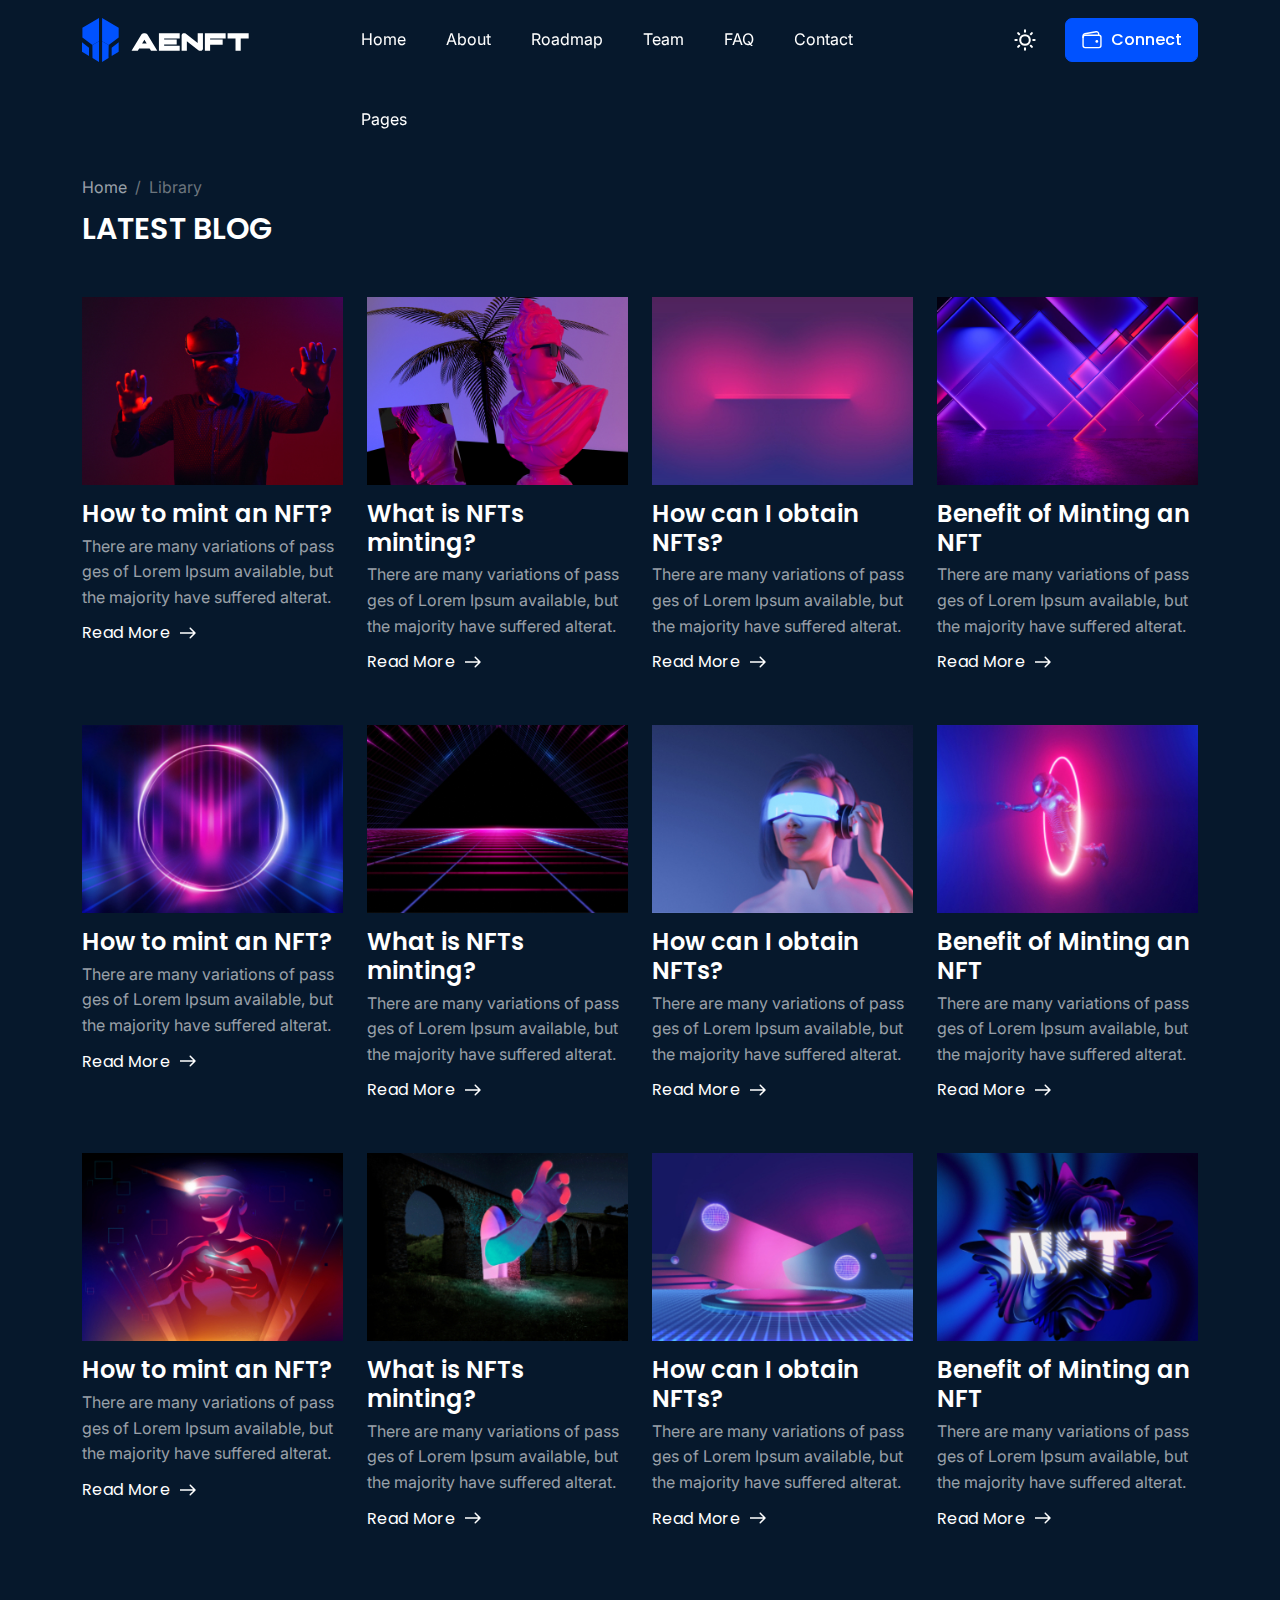
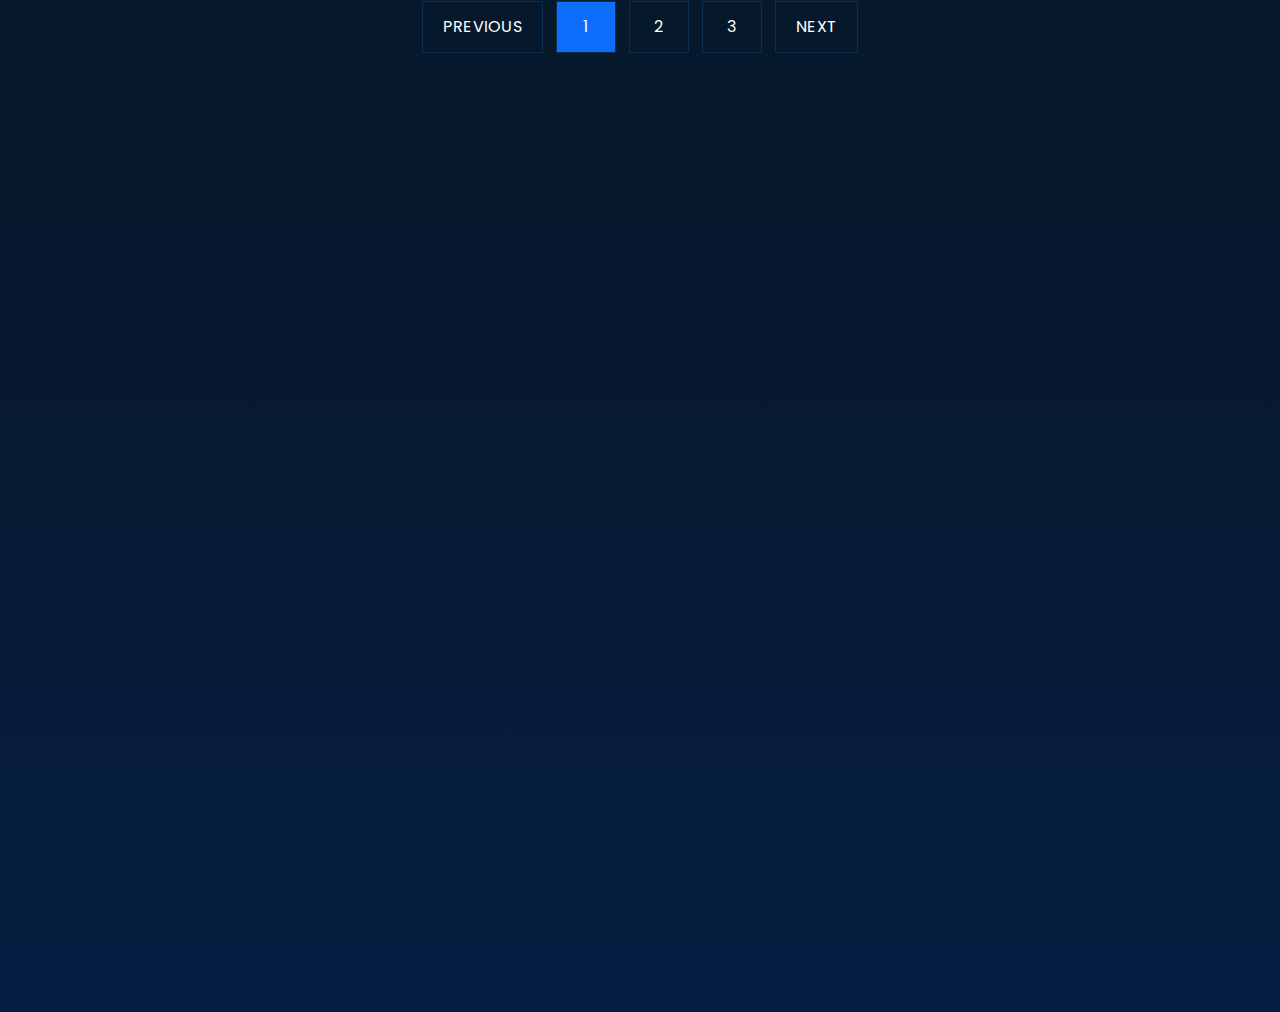
==== blog.html @ d487cb7a "Initial commit" ====
<!DOCTYPE html>
<html class="no-js" lang="en">

<head>
  <!-- Meta Tags -->
  <meta charset="utf-8">
  <meta http-equiv="x-ua-compatible" content="ie=edge">
  <meta name="viewport" content="width=device-width, initial-scale=1">
  <meta name="author" content="Laralink">
  <!-- Favicon Icon -->
  <link rel="icon" href="assets/img/favicon.png" />
  <!-- Site Title -->
  <title>NFT Minting or Collection Landing Page HTML Template</title>
  <link rel="stylesheet" href="assets/css/plugins/bootstrap.min.css">
  <link rel="stylesheet" href="assets/css/plugins/slick.css">
  <link rel="stylesheet" href="assets/css/plugins/animate.css">
  <link rel="stylesheet" href="assets/css/style.css">
</head>

<body class="cs-dark">
  <!-- Start Header Section -->
  <header class="cs-site_header cs-style1 cs-sticky-header cs-primary_color">
    <div class="cs-main_header">
      <div class="container">
        <div class="cs-main_header_in">
          <div class="cs-main_header_left">
            <a class="cs-site_branding cs-accent_color" href="index.html">
              <img src="assets/img/logo.svg" alt="Logo" class="cs-hide_dark">
              <img src="assets/img/logo_white.svg" alt="Logo" class="cs-hide_white">
            </a>
          </div>
          <div class="cs-main_header_center">
            <div class="cs-nav">
              <ul class="cs-nav_list">
                <li class="menu-item-has-children"><a href="index.html#home">Home</a>
                  <ul>
                    <li><a href="index.html">Default Home</a></li>
                    <li><a href="index-2.html">Home Version-2</a></li>
                    <li><a href="index-3.html">Home Version-3</a></li>
                  </ul>
                </li>
                <li><a href="index.html#about">About</a></li>
                <li><a href="index.html#roadmap">Roadmap</a></li>
                <li><a href="index.html#team">Team</a></li>
                <li><a href="index.html#faq">FAQ</a></li>
                <li><a href="index.html#contact">Contact</a></li>
                <li class="menu-item-has-children"><a href="#">Pages</a>
                  <ul>
                    <li><a href="blog.html">Blog Page</a></li>
                    <li><a href="blog-details.html">Blog Details</a></li>
                  </ul>
                </li>
              </ul>
            </div>
          </div>
          <div class="cs-main_header_right">
            <div class="cs-toolbox">
              <span class="cs-icon_btn cs-mode_btn">
                <svg xmlns="http://www.w3.org/2000/svg" xmlns:xlink="http://www.w3.org/1999/xlink" aria-hidden="true" role="img" class="cs-hide_dark iconify iconify--ph" width="1em" height="1em" viewBox="0 0 256 256"><path fill="currentColor" d="M233.54 142.23a8 8 0 0 0-8-2a88.08 88.08 0 0 1-109.8-109.8a8 8 0 0 0-10-10a104.84 104.84 0 0 0-52.91 37A104 104 0 0 0 136 224a103.09 103.09 0 0 0 62.52-20.88a104.84 104.84 0 0 0 37-52.91a8 8 0 0 0-1.98-7.98Zm-44.64 48.11A88 88 0 0 1 65.66 67.11a89 89 0 0 1 31.4-26A106 106 0 0 0 96 56a104.11 104.11 0 0 0 104 104a106 106 0 0 0 14.92-1.06a89 89 0 0 1-26.02 31.4Z"></path></svg>
                <svg xmlns="http://www.w3.org/2000/svg" xmlns:xlink="http://www.w3.org/1999/xlink" aria-hidden="true" role="img" class="cs-hide_white iconify iconify--ph" width="1em" height="1em" viewBox="0 0 256 256"><path fill="currentColor" d="M116 32V16a12 12 0 0 1 24 0v16a12 12 0 0 1-24 0Zm80 96a68 68 0 1 1-68-68a68.07 68.07 0 0 1 68 68Zm-24 0a44 44 0 1 0-44 44a44.05 44.05 0 0 0 44-44ZM51.51 68.49a12 12 0 1 0 17-17l-12-12a12 12 0 0 0-17 17Zm0 119l-12 12a12 12 0 0 0 17 17l12-12a12 12 0 1 0-17-17ZM196 72a12 12 0 0 0 8.49-3.51l12-12a12 12 0 0 0-17-17l-12 12A12 12 0 0 0 196 72Zm8.49 115.51a12 12 0 0 0-17 17l12 12a12 12 0 0 0 17-17ZM44 128a12 12 0 0 0-12-12H16a12 12 0 0 0 0 24h16a12 12 0 0 0 12-12Zm84 84a12 12 0 0 0-12 12v16a12 12 0 0 0 24 0v-16a12 12 0 0 0-12-12Zm112-96h-16a12 12 0 0 0 0 24h16a12 12 0 0 0 0-24Z"></path></svg>
              </span>
              <span class="cs-btn cs-btn_filed cs-accent_btn cs-modal_btn" data-modal="connect_wallet">
                <svg xmlns="http://www.w3.org/2000/svg" xmlns:xlink="http://www.w3.org/1999/xlink" aria-hidden="true" role="img" class="iconify iconify--ion" width="1em" height="1em" viewBox="0 0 512 512"><rect width="416" height="288" x="48" y="144" fill="none" stroke="currentColor" stroke-linejoin="round" stroke-width="32" rx="48" ry="48"></rect><path fill="none" stroke="currentColor" stroke-linejoin="round" stroke-width="32" d="M411.36 144v-30A50 50 0 0 0 352 64.9L88.64 109.85A50 50 0 0 0 48 159v49"></path><path fill="currentColor" d="M368 320a32 32 0 1 1 32-32a32 32 0 0 1-32 32Z"></path></svg>
                <span>Connect</span>
              </span>
            </div>
          </div>
        </div>
      </div>
    </div>
  </header>
  <!-- End Header Section -->
  <div class="cs-height_80 cs-height_lg_80"></div>
  
  <!-- Start Blog -->
  <section>
    <div class="cs-height_95 cs-height_lg_65"></div>
    <div class="container">
      <div class="cs-page_heading wow fadeInUp" data-wow-duration="1s" data-wow-delay="0.3s">
        <ol class="breadcrumb cs-m0">
          <li class="breadcrumb-item"><a href="#">Home</a></li>
          <li class="breadcrumb-item active" aria-current="page">Library</li>
        </ol>
        <div class="cs-height_10 cs-height_lg_10"></div>
        <h1 class="cs-font_30 cs-m0 text-uppercase">LATEST BLOG</h1>
      </div>
      <div class="cs-height_50 cs-height_lg_40"></div>
      <div class="row wow fadeIn" data-wow-duration="1s" data-wow-delay="0.45s">
        <div class="col-lg-3 col-sm-6">
          <div class="cs-blog cs-style1">
            <a href="#" class="cs-blog_thumb cs-zoom_effect"><img src="assets/img/blog1.jpeg" alt="Thumb" class="w-100"></a>
            <div class="cs-height_15 cs-height_lg_15"></div>
            <h2 class="cs-blog_title cs-font_24 cs-font_18_sm cs-m0"><a href="#">How to mint an NFT?</a></h2>
            <div class="cs-height_5 cs-height_lg_5"></div>
            <div class="cs-blgo_subtitle">There are many variations of pass ges of Lorem Ipsum available, but the majority have suffered alterat.</div>
            <div class="cs-height_10 cs-height_lg_10"></div>
            <a href="#" class="cs-blog_btn cs-primary_font cs-primary_color cs-accent_color_hover">
              Read More 
              <svg width="16" height="12" viewBox="0 0 16 12" fill="none" xmlns="http://www.w3.org/2000/svg">
                <path d="M15.5303 6.53033C15.8232 6.23744 15.8232 5.76256 15.5303 5.46967L10.7574 0.696699C10.4645 0.403806 9.98959 0.403806 9.6967 0.696699C9.40381 0.989593 9.40381 1.46447 9.6967 1.75736L13.9393 6L9.6967 10.2426C9.40381 10.5355 9.40381 11.0104 9.6967 11.3033C9.98959 11.5962 10.4645 11.5962 10.7574 11.3033L15.5303 6.53033ZM0 6.75H15V5.25H0V6.75Z" fill="currentColor"/>
              </svg>                
            </a>
          </div>
          <div class="cs-height_50 cs-height_lg_50"></div>
        </div>
        <div class="col-lg-3 col-sm-6">
          <div class="cs-blog cs-style1">
            <a href="#" class="cs-blog_thumb cs-zoom_effect"><img src="assets/img/blog2.jpeg" alt="Thumb" class="w-100"></a>
            <div class="cs-height_15 cs-height_lg_15"></div>
            <h2 class="cs-blog_title cs-font_24 cs-font_18_sm cs-m0"><a href="#">What is NFTs minting?</a></h2>
            <div class="cs-height_5 cs-height_lg_5"></div>
            <div class="cs-blgo_subtitle">There are many variations of pass ges of Lorem Ipsum available, but the majority have suffered alterat.</div>
            <div class="cs-height_10 cs-height_lg_10"></div>
            <a href="#" class="cs-blog_btn cs-primary_font cs-primary_color cs-accent_color_hover">
              Read More 
              <svg width="16" height="12" viewBox="0 0 16 12" fill="none" xmlns="http://www.w3.org/2000/svg">
                <path d="M15.5303 6.53033C15.8232 6.23744 15.8232 5.76256 15.5303 5.46967L10.7574 0.696699C10.4645 0.403806 9.98959 0.403806 9.6967 0.696699C9.40381 0.989593 9.40381 1.46447 9.6967 1.75736L13.9393 6L9.6967 10.2426C9.40381 10.5355 9.40381 11.0104 9.6967 11.3033C9.98959 11.5962 10.4645 11.5962 10.7574 11.3033L15.5303 6.53033ZM0 6.75H15V5.25H0V6.75Z" fill="currentColor"/>
              </svg>                
            </a>
          </div>
          <div class="cs-height_50 cs-height_lg_50"></div>
        </div>
        <div class="col-lg-3 col-sm-6">
          <div class="cs-blog cs-style1">
            <a href="#" class="cs-blog_thumb cs-zoom_effect"><img src="assets/img/blog3.jpeg" alt="Thumb" class="w-100"></a>
            <div class="cs-height_15 cs-height_lg_15"></div>
            <h2 class="cs-blog_title cs-font_24 cs-font_18_sm cs-m0"><a href="#">How can I obtain NFTs?</a></h2>
            <div class="cs-height_5 cs-height_lg_5"></div>
            <div class="cs-blgo_subtitle">There are many variations of pass ges of Lorem Ipsum available, but the majority have suffered alterat.</div>
            <div class="cs-height_10 cs-height_lg_10"></div>
            <a href="#" class="cs-blog_btn cs-primary_font cs-primary_color cs-accent_color_hover">
              Read More 
              <svg width="16" height="12" viewBox="0 0 16 12" fill="none" xmlns="http://www.w3.org/2000/svg">
                <path d="M15.5303 6.53033C15.8232 6.23744 15.8232 5.76256 15.5303 5.46967L10.7574 0.696699C10.4645 0.403806 9.98959 0.403806 9.6967 0.696699C9.40381 0.989593 9.40381 1.46447 9.6967 1.75736L13.9393 6L9.6967 10.2426C9.40381 10.5355 9.40381 11.0104 9.6967 11.3033C9.98959 11.5962 10.4645 11.5962 10.7574 11.3033L15.5303 6.53033ZM0 6.75H15V5.25H0V6.75Z" fill="currentColor"/>
              </svg>                
            </a>
          </div>
          <div class="cs-height_50 cs-height_lg_50"></div>
        </div>
        <div class="col-lg-3 col-sm-6">
          <div class="cs-blog cs-style1">
            <a href="#" class="cs-blog_thumb cs-zoom_effect"><img src="assets/img/blog4.jpeg" alt="Thumb" class="w-100"></a>
            <div class="cs-height_15 cs-height_lg_15"></div>
            <h2 class="cs-blog_title cs-font_24 cs-font_18_sm cs-m0"><a href="#">Benefit of Minting an NFT</a></h2>
            <div class="cs-height_5 cs-height_lg_5"></div>
            <div class="cs-blgo_subtitle">There are many variations of pass ges of Lorem Ipsum available, but the majority have suffered alterat.</div>
            <div class="cs-height_10 cs-height_lg_10"></div>
            <a href="#" class="cs-blog_btn cs-primary_font cs-primary_color cs-accent_color_hover">
              Read More 
              <svg width="16" height="12" viewBox="0 0 16 12" fill="none" xmlns="http://www.w3.org/2000/svg">
                <path d="M15.5303 6.53033C15.8232 6.23744 15.8232 5.76256 15.5303 5.46967L10.7574 0.696699C10.4645 0.403806 9.98959 0.403806 9.6967 0.696699C9.40381 0.989593 9.40381 1.46447 9.6967 1.75736L13.9393 6L9.6967 10.2426C9.40381 10.5355 9.40381 11.0104 9.6967 11.3033C9.98959 11.5962 10.4645 11.5962 10.7574 11.3033L15.5303 6.53033ZM0 6.75H15V5.25H0V6.75Z" fill="currentColor"/>
              </svg>                
            </a>
          </div>
          <div class="cs-height_50 cs-height_lg_50"></div>
        </div>
        <div class="col-lg-3 col-sm-6">
          <div class="cs-blog cs-style1">
            <a href="#" class="cs-blog_thumb cs-zoom_effect"><img src="assets/img/blog5.jpeg" alt="Thumb" class="w-100"></a>
            <div class="cs-height_15 cs-height_lg_15"></div>
            <h2 class="cs-blog_title cs-font_24 cs-font_18_sm cs-m0"><a href="#">How to mint an NFT?</a></h2>
            <div class="cs-height_5 cs-height_lg_5"></div>
            <div class="cs-blgo_subtitle">There are many variations of pass ges of Lorem Ipsum available, but the majority have suffered alterat.</div>
            <div class="cs-height_10 cs-height_lg_10"></div>
            <a href="#" class="cs-blog_btn cs-primary_font cs-primary_color cs-accent_color_hover">
              Read More 
              <svg width="16" height="12" viewBox="0 0 16 12" fill="none" xmlns="http://www.w3.org/2000/svg">
                <path d="M15.5303 6.53033C15.8232 6.23744 15.8232 5.76256 15.5303 5.46967L10.7574 0.696699C10.4645 0.403806 9.98959 0.403806 9.6967 0.696699C9.40381 0.989593 9.40381 1.46447 9.6967 1.75736L13.9393 6L9.6967 10.2426C9.40381 10.5355 9.40381 11.0104 9.6967 11.3033C9.98959 11.5962 10.4645 11.5962 10.7574 11.3033L15.5303 6.53033ZM0 6.75H15V5.25H0V6.75Z" fill="currentColor"/>
              </svg>                
            </a>
          </div>
          <div class="cs-height_50 cs-height_lg_50"></div>
        </div>
        <div class="col-lg-3 col-sm-6">
          <div class="cs-blog cs-style1">
            <a href="#" class="cs-blog_thumb cs-zoom_effect"><img src="assets/img/blog6.jpeg" alt="Thumb" class="w-100"></a>
            <div class="cs-height_15 cs-height_lg_15"></div>
            <h2 class="cs-blog_title cs-font_24 cs-font_18_sm cs-m0"><a href="#">What is NFTs minting?</a></h2>
            <div class="cs-height_5 cs-height_lg_5"></div>
            <div class="cs-blgo_subtitle">There are many variations of pass ges of Lorem Ipsum available, but the majority have suffered alterat.</div>
            <div class="cs-height_10 cs-height_lg_10"></div>
            <a href="#" class="cs-blog_btn cs-primary_font cs-primary_color cs-accent_color_hover">
              Read More 
              <svg width="16" height="12" viewBox="0 0 16 12" fill="none" xmlns="http://www.w3.org/2000/svg">
                <path d="M15.5303 6.53033C15.8232 6.23744 15.8232 5.76256 15.5303 5.46967L10.7574 0.696699C10.4645 0.403806 9.98959 0.403806 9.6967 0.696699C9.40381 0.989593 9.40381 1.46447 9.6967 1.75736L13.9393 6L9.6967 10.2426C9.40381 10.5355 9.40381 11.0104 9.6967 11.3033C9.98959 11.5962 10.4645 11.5962 10.7574 11.3033L15.5303 6.53033ZM0 6.75H15V5.25H0V6.75Z" fill="currentColor"/>
              </svg>                
            </a>
          </div>
          <div class="cs-height_50 cs-height_lg_50"></div>
        </div>
        <div class="col-lg-3 col-sm-6">
          <div class="cs-blog cs-style1">
            <a href="#" class="cs-blog_thumb cs-zoom_effect"><img src="assets/img/blog7.jpeg" alt="Thumb" class="w-100"></a>
            <div class="cs-height_15 cs-height_lg_15"></div>
            <h2 class="cs-blog_title cs-font_24 cs-font_18_sm cs-m0"><a href="#">How can I obtain NFTs?</a></h2>
            <div class="cs-height_5 cs-height_lg_5"></div>
            <div class="cs-blgo_subtitle">There are many variations of pass ges of Lorem Ipsum available, but the majority have suffered alterat.</div>
            <div class="cs-height_10 cs-height_lg_10"></div>
            <a href="#" class="cs-blog_btn cs-primary_font cs-primary_color cs-accent_color_hover">
              Read More 
              <svg width="16" height="12" viewBox="0 0 16 12" fill="none" xmlns="http://www.w3.org/2000/svg">
                <path d="M15.5303 6.53033C15.8232 6.23744 15.8232 5.76256 15.5303 5.46967L10.7574 0.696699C10.4645 0.403806 9.98959 0.403806 9.6967 0.696699C9.40381 0.989593 9.40381 1.46447 9.6967 1.75736L13.9393 6L9.6967 10.2426C9.40381 10.5355 9.40381 11.0104 9.6967 11.3033C9.98959 11.5962 10.4645 11.5962 10.7574 11.3033L15.5303 6.53033ZM0 6.75H15V5.25H0V6.75Z" fill="currentColor"/>
              </svg>                
            </a>
          </div>
          <div class="cs-height_50 cs-height_lg_50"></div>
        </div>
        <div class="col-lg-3 col-sm-6">
          <div class="cs-blog cs-style1">
            <a href="#" class="cs-blog_thumb cs-zoom_effect"><img src="assets/img/blog8.jpeg" alt="Thumb" class="w-100"></a>
            <div class="cs-height_15 cs-height_lg_15"></div>
            <h2 class="cs-blog_title cs-font_24 cs-font_18_sm cs-m0"><a href="#">Benefit of Minting an NFT</a></h2>
            <div class="cs-height_5 cs-height_lg_5"></div>
            <div class="cs-blgo_subtitle">There are many variations of pass ges of Lorem Ipsum available, but the majority have suffered alterat.</div>
            <div class="cs-height_10 cs-height_lg_10"></div>
            <a href="#" class="cs-blog_btn cs-primary_font cs-primary_color cs-accent_color_hover">
              Read More 
              <svg width="16" height="12" viewBox="0 0 16 12" fill="none" xmlns="http://www.w3.org/2000/svg">
                <path d="M15.5303 6.53033C15.8232 6.23744 15.8232 5.76256 15.5303 5.46967L10.7574 0.696699C10.4645 0.403806 9.98959 0.403806 9.6967 0.696699C9.40381 0.989593 9.40381 1.46447 9.6967 1.75736L13.9393 6L9.6967 10.2426C9.40381 10.5355 9.40381 11.0104 9.6967 11.3033C9.98959 11.5962 10.4645 11.5962 10.7574 11.3033L15.5303 6.53033ZM0 6.75H15V5.25H0V6.75Z" fill="currentColor"/>
              </svg>                
            </a>
          </div>
          <div class="cs-height_50 cs-height_lg_50"></div>
        </div>
        <div class="col-lg-3 col-sm-6">
          <div class="cs-blog cs-style1">
            <a href="#" class="cs-blog_thumb cs-zoom_effect"><img src="assets/img/blog9.jpeg" alt="Thumb" class="w-100"></a>
            <div class="cs-height_15 cs-height_lg_15"></div>
            <h2 class="cs-blog_title cs-font_24 cs-font_18_sm cs-m0"><a href="#">How to mint an NFT?</a></h2>
            <div class="cs-height_5 cs-height_lg_5"></div>
            <div class="cs-blgo_subtitle">There are many variations of pass ges of Lorem Ipsum available, but the majority have suffered alterat.</div>
            <div class="cs-height_10 cs-height_lg_10"></div>
            <a href="#" class="cs-blog_btn cs-primary_font cs-primary_color cs-accent_color_hover">
              Read More 
              <svg width="16" height="12" viewBox="0 0 16 12" fill="none" xmlns="http://www.w3.org/2000/svg">
                <path d="M15.5303 6.53033C15.8232 6.23744 15.8232 5.76256 15.5303 5.46967L10.7574 0.696699C10.4645 0.403806 9.98959 0.403806 9.6967 0.696699C9.40381 0.989593 9.40381 1.46447 9.6967 1.75736L13.9393 6L9.6967 10.2426C9.40381 10.5355 9.40381 11.0104 9.6967 11.3033C9.98959 11.5962 10.4645 11.5962 10.7574 11.3033L15.5303 6.53033ZM0 6.75H15V5.25H0V6.75Z" fill="currentColor"/>
              </svg>                
            </a>
          </div>
          <div class="cs-height_50 cs-height_lg_50"></div>
        </div>
        <div class="col-lg-3 col-sm-6">
          <div class="cs-blog cs-style1">
            <a href="#" class="cs-blog_thumb cs-zoom_effect"><img src="assets/img/blog10.jpeg" alt="Thumb" class="w-100"></a>
            <div class="cs-height_15 cs-height_lg_15"></div>
            <h2 class="cs-blog_title cs-font_24 cs-font_18_sm cs-m0"><a href="#">What is NFTs minting?</a></h2>
            <div class="cs-height_5 cs-height_lg_5"></div>
            <div class="cs-blgo_subtitle">There are many variations of pass ges of Lorem Ipsum available, but the majority have suffered alterat.</div>
            <div class="cs-height_10 cs-height_lg_10"></div>
            <a href="#" class="cs-blog_btn cs-primary_font cs-primary_color cs-accent_color_hover">
              Read More 
              <svg width="16" height="12" viewBox="0 0 16 12" fill="none" xmlns="http://www.w3.org/2000/svg">
                <path d="M15.5303 6.53033C15.8232 6.23744 15.8232 5.76256 15.5303 5.46967L10.7574 0.696699C10.4645 0.403806 9.98959 0.403806 9.6967 0.696699C9.40381 0.989593 9.40381 1.46447 9.6967 1.75736L13.9393 6L9.6967 10.2426C9.40381 10.5355 9.40381 11.0104 9.6967 11.3033C9.98959 11.5962 10.4645 11.5962 10.7574 11.3033L15.5303 6.53033ZM0 6.75H15V5.25H0V6.75Z" fill="currentColor"/>
              </svg>                
            </a>
          </div>
          <div class="cs-height_50 cs-height_lg_50"></div>
        </div>
        <div class="col-lg-3 col-sm-6">
          <div class="cs-blog cs-style1">
            <a href="#" class="cs-blog_thumb cs-zoom_effect"><img src="assets/img/blog11.jpeg" alt="Thumb" class="w-100"></a>
            <div class="cs-height_15 cs-height_lg_15"></div>
            <h2 class="cs-blog_title cs-font_24 cs-font_18_sm cs-m0"><a href="#">How can I obtain NFTs?</a></h2>
            <div class="cs-height_5 cs-height_lg_5"></div>
            <div class="cs-blgo_subtitle">There are many variations of pass ges of Lorem Ipsum available, but the majority have suffered alterat.</div>
            <div class="cs-height_10 cs-height_lg_10"></div>
            <a href="#" class="cs-blog_btn cs-primary_font cs-primary_color cs-accent_color_hover">
              Read More 
              <svg width="16" height="12" viewBox="0 0 16 12" fill="none" xmlns="http://www.w3.org/2000/svg">
                <path d="M15.5303 6.53033C15.8232 6.23744 15.8232 5.76256 15.5303 5.46967L10.7574 0.696699C10.4645 0.403806 9.98959 0.403806 9.6967 0.696699C9.40381 0.989593 9.40381 1.46447 9.6967 1.75736L13.9393 6L9.6967 10.2426C9.40381 10.5355 9.40381 11.0104 9.6967 11.3033C9.98959 11.5962 10.4645 11.5962 10.7574 11.3033L15.5303 6.53033ZM0 6.75H15V5.25H0V6.75Z" fill="currentColor"/>
              </svg>                
            </a>
          </div>
          <div class="cs-height_50 cs-height_lg_50"></div>
        </div>
        <div class="col-lg-3 col-sm-6">
          <div class="cs-blog cs-style1">
            <a href="#" class="cs-blog_thumb cs-zoom_effect"><img src="assets/img/blog12.jpeg" alt="Thumb" class="w-100"></a>
            <div class="cs-height_15 cs-height_lg_15"></div>
            <h2 class="cs-blog_title cs-font_24 cs-font_18_sm cs-m0"><a href="#">Benefit of Minting an NFT</a></h2>
            <div class="cs-height_5 cs-height_lg_5"></div>
            <div class="cs-blgo_subtitle">There are many variations of pass ges of Lorem Ipsum available, but the majority have suffered alterat.</div>
            <div class="cs-height_10 cs-height_lg_10"></div>
            <a href="#" class="cs-blog_btn cs-primary_font cs-primary_color cs-accent_color_hover">
              Read More 
              <svg width="16" height="12" viewBox="0 0 16 12" fill="none" xmlns="http://www.w3.org/2000/svg">
                <path d="M15.5303 6.53033C15.8232 6.23744 15.8232 5.76256 15.5303 5.46967L10.7574 0.696699C10.4645 0.403806 9.98959 0.403806 9.6967 0.696699C9.40381 0.989593 9.40381 1.46447 9.6967 1.75736L13.9393 6L9.6967 10.2426C9.40381 10.5355 9.40381 11.0104 9.6967 11.3033C9.98959 11.5962 10.4645 11.5962 10.7574 11.3033L15.5303 6.53033ZM0 6.75H15V5.25H0V6.75Z" fill="currentColor"/>
              </svg>                
            </a>
          </div>
          <div class="cs-height_50 cs-height_lg_50"></div>
        </div>
      </div>
      <div class="cs-height_20 cs-height_lg_20"></div>
      <ul class="pagination cs-center cs-primary_font text-uppercase cs-m0">
        <li class="page-item"><a class="page-link" href="#">Previous</a></li>
        <li class="page-item active"><a class="page-link" href="#">1</a></li>
        <li class="page-item"><a class="page-link" href="#">2</a></li>
        <li class="page-item"><a class="page-link" href="#">3</a></li>
        <li class="page-item"><a class="page-link" href="#">Next</a></li>
      </ul>
    </div>
  </section>
  <!-- End Blog -->
  <!-- Start CTA -->
  <div class="cs-height_100 cs-height_lg_70"></div>
  <div class="cs-footer_wrap">
    <div class="container wow fadeIn" data-wow-duration="1s" data-wow-delay="0.2s">
      <div class="cs-cta cs-style1 cs-accent_bg text-center">
        <h2 class="cs-cta_title cs-white_color cs-font_64 cs-font_36_sm cs-m0">Join our community for<br>First Access</h2>
        <div class="cs-height_10 cs-height_lg_10"></div>
        <div class="cs-cta_subtitle cs-white_color">There are many variations of passages of Lorem Ipsum available, but the <br>majority have suffered alteration in some form.</div>
        <div class="cs-height_30 cs-height_lg_30"></div>
        <div class="cs-cta_btns cs-center">
          <a href="#" class="cs-btn cs-btn_filed cs-white_btn_2">
            <svg width="18" height="18" viewBox="0 0 18 18" fill="none" xmlns="http://www.w3.org/2000/svg">
              <path d="M13.4687 9C14.6539 9 15.7906 9.47081 16.6286 10.3089C17.4667 11.1469 17.9375 12.2836 17.9375 13.4688C17.9375 14.6539 17.4667 15.7906 16.6286 16.6286C15.7906 17.4667 14.6539 17.9375 13.4687 17.9375C12.2835 17.9375 11.1469 17.4667 10.3089 16.6286C9.4708 15.7906 8.99998 14.6539 8.99998 13.4688C8.99998 12.2836 9.4708 11.1469 10.3089 10.3089C11.1469 9.47081 12.2835 9 13.4687 9ZM9.01867 10.6242C8.4747 11.4728 8.18617 12.4599 8.18749 13.4679C8.18749 14.8045 8.68311 16.0241 9.5013 16.9544C8.84967 17.0681 8.14036 17.125 7.37499 17.125C5.02686 17.125 3.20848 16.592 1.93936 15.5C1.60661 15.2141 1.33953 14.8597 1.1564 14.461C0.973256 14.0623 0.878373 13.6288 0.878235 13.1901V12.4523C0.87845 11.9676 1.07115 11.5028 1.41397 11.1602C1.75678 10.8175 2.22165 10.625 2.70636 10.625H9.01867V10.6242ZM13.4687 10.6242L13.3956 10.6307C13.3144 10.6455 13.2397 10.6847 13.1814 10.7431C13.123 10.8014 13.0838 10.8761 13.069 10.9573L13.0625 11.0304V13.0617H11.0296L10.9565 13.069C10.8753 13.0838 10.8006 13.123 10.7422 13.1814C10.6839 13.2397 10.6447 13.3145 10.6299 13.3956L10.6234 13.4688L10.6299 13.5419C10.6448 13.6229 10.6841 13.6975 10.7424 13.7556C10.8008 13.8138 10.8754 13.8529 10.9565 13.8677L11.0296 13.875L13.0633 13.8742V15.9087L13.0698 15.9818C13.0847 16.0631 13.124 16.1379 13.1825 16.1963C13.241 16.2546 13.3159 16.2938 13.3972 16.3084L13.4704 16.3149L13.5435 16.3084C13.6245 16.2935 13.6991 16.2542 13.7573 16.1959C13.8154 16.1375 13.8545 16.0629 13.8693 15.9818L13.8766 15.9087L13.875 13.8742H15.9095L15.9826 13.8677C16.0638 13.8529 16.1385 13.8137 16.1969 13.7553C16.2552 13.697 16.2944 13.6222 16.3092 13.5411L16.3157 13.4679L16.3092 13.3948C16.2943 13.3138 16.255 13.2392 16.1967 13.181C16.1383 13.1229 16.0637 13.0838 15.9826 13.069L15.9095 13.0625L13.875 13.0609V11.0296L13.8685 10.9565C13.8537 10.8753 13.8145 10.8006 13.7561 10.7422C13.6978 10.6839 13.623 10.6447 13.5419 10.6299L13.4687 10.6234V10.6242ZM7.37499 0.875001C7.52238 0.87481 7.66485 0.92805 7.776 1.02486C7.88715 1.12166 7.95944 1.25547 7.97949 1.4015L7.98517 1.48438L7.98436 2.09294H10.8281C11.313 2.09294 11.7779 2.28554 12.1208 2.62838C12.4636 2.97122 12.6562 3.43621 12.6562 3.92106V7.58138C12.6562 7.82594 12.6083 8.05994 12.5214 8.27281C11.6259 8.43475 10.7878 8.82674 10.0895 9.41031H3.92267C3.43782 9.41031 2.97283 9.21771 2.62999 8.87487C2.28715 8.53203 2.09455 8.06704 2.09455 7.58219V3.92188C2.09455 3.43717 2.28704 2.9723 2.62971 2.62948C2.97237 2.28667 3.43715 2.09397 3.92186 2.09375L6.7648 2.09294V1.48438C6.76482 1.35095 6.80863 1.22122 6.8895 1.1151C6.97038 1.00898 7.08384 0.93234 7.21249 0.896938L7.29211 0.880688L7.37499 0.875001ZM5.54686 4.53125C5.41018 4.52578 5.2738 4.54798 5.1459 4.59651C5.01801 4.64504 4.90124 4.71891 4.80259 4.81369C4.70395 4.90846 4.62547 5.02219 4.57186 5.14804C4.51825 5.27389 4.49062 5.40927 4.49062 5.54606C4.49062 5.68286 4.51825 5.81824 4.57186 5.94409C4.62547 6.06994 4.70395 6.18366 4.80259 6.27844C4.90124 6.37321 5.01801 6.44708 5.1459 6.49561C5.2738 6.54415 5.41018 6.56635 5.54686 6.56088C5.80898 6.55038 6.05687 6.43888 6.23862 6.24971C6.42037 6.06054 6.52187 5.80839 6.52187 5.54606C6.52187 5.28373 6.42037 5.03158 6.23862 4.84241C6.05687 4.65325 5.80898 4.54174 5.54686 4.53125ZM9.19661 4.53125C9.05993 4.52578 8.92355 4.54798 8.79565 4.59651C8.66776 4.64504 8.55099 4.71891 8.45234 4.81369C8.3537 4.90846 8.27522 5.02219 8.22161 5.14804C8.168 5.27389 8.14037 5.40927 8.14037 5.54606C8.14037 5.68286 8.168 5.81824 8.22161 5.94409C8.27522 6.06994 8.3537 6.18366 8.45234 6.27844C8.55099 6.37321 8.66776 6.44708 8.79565 6.49561C8.92355 6.54415 9.05993 6.56635 9.19661 6.56088C9.45873 6.55038 9.70662 6.43888 9.88837 6.24971C10.0701 6.06054 10.1716 5.80839 10.1716 5.54606C10.1716 5.28373 10.0701 5.03158 9.88837 4.84241C9.70662 4.65325 9.45873 4.54174 9.19661 4.53125Z" fill="currentColor"/>
            </svg>            
            <span>Join Our Community</span>
          </a>
          <a href="#" class="cs-btn cs-btn_filed cs-white_btn">
            <svg width="18" height="18" viewBox="0 0 18 18" fill="none" xmlns="http://www.w3.org/2000/svg">
              <path d="M13.4687 9C14.6539 9 15.7906 9.47081 16.6286 10.3089C17.4667 11.1469 17.9375 12.2836 17.9375 13.4688C17.9375 14.6539 17.4667 15.7906 16.6286 16.6286C15.7906 17.4667 14.6539 17.9375 13.4687 17.9375C12.2835 17.9375 11.1469 17.4667 10.3089 16.6286C9.4708 15.7906 8.99998 14.6539 8.99998 13.4688C8.99998 12.2836 9.4708 11.1469 10.3089 10.3089C11.1469 9.47081 12.2835 9 13.4687 9ZM9.01867 10.6242C8.4747 11.4728 8.18617 12.4599 8.18749 13.4679C8.18749 14.8045 8.68311 16.0241 9.5013 16.9544C8.84967 17.0681 8.14036 17.125 7.37499 17.125C5.02686 17.125 3.20848 16.592 1.93936 15.5C1.60661 15.2141 1.33953 14.8597 1.1564 14.461C0.973256 14.0623 0.878373 13.6288 0.878235 13.1901V12.4523C0.87845 11.9676 1.07115 11.5028 1.41397 11.1602C1.75678 10.8175 2.22165 10.625 2.70636 10.625H9.01867V10.6242ZM13.4687 10.6242L13.3956 10.6307C13.3144 10.6455 13.2397 10.6847 13.1814 10.7431C13.123 10.8014 13.0838 10.8761 13.069 10.9573L13.0625 11.0304V13.0617H11.0296L10.9565 13.069C10.8753 13.0838 10.8006 13.123 10.7422 13.1814C10.6839 13.2397 10.6447 13.3145 10.6299 13.3956L10.6234 13.4688L10.6299 13.5419C10.6448 13.6229 10.6841 13.6975 10.7424 13.7556C10.8008 13.8138 10.8754 13.8529 10.9565 13.8677L11.0296 13.875L13.0633 13.8742V15.9087L13.0698 15.9818C13.0847 16.0631 13.124 16.1379 13.1825 16.1963C13.241 16.2546 13.3159 16.2938 13.3972 16.3084L13.4704 16.3149L13.5435 16.3084C13.6245 16.2935 13.6991 16.2542 13.7573 16.1959C13.8154 16.1375 13.8545 16.0629 13.8693 15.9818L13.8766 15.9087L13.875 13.8742H15.9095L15.9826 13.8677C16.0638 13.8529 16.1385 13.8137 16.1969 13.7553C16.2552 13.697 16.2944 13.6222 16.3092 13.5411L16.3157 13.4679L16.3092 13.3948C16.2943 13.3138 16.255 13.2392 16.1967 13.181C16.1383 13.1229 16.0637 13.0838 15.9826 13.069L15.9095 13.0625L13.875 13.0609V11.0296L13.8685 10.9565C13.8537 10.8753 13.8145 10.8006 13.7561 10.7422C13.6978 10.6839 13.623 10.6447 13.5419 10.6299L13.4687 10.6234V10.6242ZM7.37499 0.875001C7.52238 0.87481 7.66485 0.92805 7.776 1.02486C7.88715 1.12166 7.95944 1.25547 7.97949 1.4015L7.98517 1.48438L7.98436 2.09294H10.8281C11.313 2.09294 11.7779 2.28554 12.1208 2.62838C12.4636 2.97122 12.6562 3.43621 12.6562 3.92106V7.58138C12.6562 7.82594 12.6083 8.05994 12.5214 8.27281C11.6259 8.43475 10.7878 8.82674 10.0895 9.41031H3.92267C3.43782 9.41031 2.97283 9.21771 2.62999 8.87487C2.28715 8.53203 2.09455 8.06704 2.09455 7.58219V3.92188C2.09455 3.43717 2.28704 2.9723 2.62971 2.62948C2.97237 2.28667 3.43715 2.09397 3.92186 2.09375L6.7648 2.09294V1.48438C6.76482 1.35095 6.80863 1.22122 6.8895 1.1151C6.97038 1.00898 7.08384 0.93234 7.21249 0.896938L7.29211 0.880688L7.37499 0.875001ZM5.54686 4.53125C5.41018 4.52578 5.2738 4.54798 5.1459 4.59651C5.01801 4.64504 4.90124 4.71891 4.80259 4.81369C4.70395 4.90846 4.62547 5.02219 4.57186 5.14804C4.51825 5.27389 4.49062 5.40927 4.49062 5.54606C4.49062 5.68286 4.51825 5.81824 4.57186 5.94409C4.62547 6.06994 4.70395 6.18366 4.80259 6.27844C4.90124 6.37321 5.01801 6.44708 5.1459 6.49561C5.2738 6.54415 5.41018 6.56635 5.54686 6.56088C5.80898 6.55038 6.05687 6.43888 6.23862 6.24971C6.42037 6.06054 6.52187 5.80839 6.52187 5.54606C6.52187 5.28373 6.42037 5.03158 6.23862 4.84241C6.05687 4.65325 5.80898 4.54174 5.54686 4.53125ZM9.19661 4.53125C9.05993 4.52578 8.92355 4.54798 8.79565 4.59651C8.66776 4.64504 8.55099 4.71891 8.45234 4.81369C8.3537 4.90846 8.27522 5.02219 8.22161 5.14804C8.168 5.27389 8.14037 5.40927 8.14037 5.54606C8.14037 5.68286 8.168 5.81824 8.22161 5.94409C8.27522 6.06994 8.3537 6.18366 8.45234 6.27844C8.55099 6.37321 8.66776 6.44708 8.79565 6.49561C8.92355 6.54415 9.05993 6.56635 9.19661 6.56088C9.45873 6.55038 9.70662 6.43888 9.88837 6.24971C10.0701 6.06054 10.1716 5.80839 10.1716 5.54606C10.1716 5.28373 10.0701 5.03158 9.88837 4.84241C9.70662 4.65325 9.45873 4.54174 9.19661 4.53125Z" fill="currentColor"/>
            </svg> 
            <span>Join The Waitlist</span>
          </a>
        </div>
      </div>
    </div>
    <!-- End CTA -->
    <!-- Start Footer -->
    <footer class="cs-footer text-center">
      <div class="container">
        <div class="cs-height_100 cs-height_lg_70"></div>
        <div class="cs-footer_logo wow fadeInUp" data-wow-duration="1s" data-wow-delay="0.2s">
          <img src="assets/img/logo_footer.svg" alt="logo" class="cs-hide_dark">
          <img src="assets/img/logo_footer_white.svg" alt="logo" class="cs-hide_white">
        </div>
        <div class="cs-height_25 cs-height_lg_25"></div>
        <div class="cs-social_btns cs-center wow fadeInUp" data-wow-duration="1s" data-wow-delay="0.3s">
          <a href="#" class="cs-center cs-primary_color cs-accent_bg_hover cs-light_bg cs-white_color_hover">
            <svg xmlns="http://www.w3.org/2000/svg" aria-hidden="true" role="img" width="24" height="24" preserveAspectRatio="xMidYMid meet" viewBox="0 0 32 32"><path fill="currentColor" d="m23.446 18l.889-5.791h-5.557V8.451c0-1.584.776-3.129 3.265-3.129h2.526V.392S22.277.001 20.085.001c-4.576 0-7.567 2.774-7.567 7.795v4.414H7.431v5.791h5.087v14h6.26v-14z"/></svg>                
          </a>
          <a href="#" class="cs-center cs-primary_color cs-accent_bg_hover cs-light_bg cs-white_color_hover">
            <svg xmlns="http://www.w3.org/2000/svg" aria-hidden="true" role="img" width="24" height="24" preserveAspectRatio="xMidYMid meet" viewBox="0 0 24 24"><path fill="currentColor" d="M23.643 4.937c-.835.37-1.732.62-2.675.733a4.67 4.67 0 0 0 2.048-2.578a9.3 9.3 0 0 1-2.958 1.13a4.66 4.66 0 0 0-7.938 4.25a13.229 13.229 0 0 1-9.602-4.868c-.4.69-.63 1.49-.63 2.342A4.66 4.66 0 0 0 3.96 9.824a4.647 4.647 0 0 1-2.11-.583v.06a4.66 4.66 0 0 0 3.737 4.568a4.692 4.692 0 0 1-2.104.08a4.661 4.661 0 0 0 4.352 3.234a9.348 9.348 0 0 1-5.786 1.995a9.5 9.5 0 0 1-1.112-.065a13.175 13.175 0 0 0 7.14 2.093c8.57 0 13.255-7.098 13.255-13.254c0-.2-.005-.402-.014-.602a9.47 9.47 0 0 0 2.323-2.41l.002-.003Z"/></svg>                
          </a>
          <a href="#" class="cs-center cs-primary_color cs-accent_bg_hover cs-light_bg cs-white_color_hover">
            <svg xmlns="http://www.w3.org/2000/svg" aria-hidden="true" role="img" width="24" height="24" preserveAspectRatio="xMidYMid meet" viewBox="0 0 48 48"><mask id="svgIDa1"><g fill="none"><path fill="#fff" stroke="#fff" stroke-linejoin="round" stroke-width="4" d="M34 6H14a8 8 0 0 0-8 8v20a8 8 0 0 0 8 8h20a8 8 0 0 0 8-8V14a8 8 0 0 0-8-8Z"/><path fill="#000" stroke="#000" stroke-linejoin="round" stroke-width="4" d="M24 32a8 8 0 1 0 0-16a8 8 0 0 0 0 16Z"/><path fill="#000" d="M35 15a2 2 0 1 0 0-4a2 2 0 0 0 0 4Z"/></g></mask><path fill="currentColor" d="M0 0h48v48H0z" mask="url(#svgIDa1)"/></svg>                 
          </a>
          <a href="#" class="cs-center cs-primary_color cs-accent_bg_hover cs-light_bg cs-white_color_hover">
            <svg xmlns="http://www.w3.org/2000/svg" aria-hidden="true" role="img" width="24" height="24" preserveAspectRatio="xMidYMid meet" viewBox="0 0 24 24"><g fill="none"><g clip-path="url(#svgIDa2)"><path fill="currentColor" d="M23.5 6.507a2.786 2.786 0 0 0-.766-1.27a3.05 3.05 0 0 0-1.338-.742C19.518 4 11.994 4 11.994 4a76.624 76.624 0 0 0-9.39.47a3.16 3.16 0 0 0-1.338.76c-.37.356-.638.795-.778 1.276A29.09 29.09 0 0 0 0 12c-.012 1.841.151 3.68.488 5.494c.137.479.404.916.775 1.269c.371.353.833.608 1.341.743c1.903.494 9.39.494 9.39.494a76.8 76.8 0 0 0 9.402-.47a3.05 3.05 0 0 0 1.338-.742a2.78 2.78 0 0 0 .765-1.27A28.38 28.38 0 0 0 24 12.023a26.579 26.579 0 0 0-.5-5.517ZM9.602 15.424V8.577l6.26 3.424l-6.26 3.423Z"/></g><defs><clipPath id="svgIDa2"><path fill="#fff" d="M0 0h24v24H0z"/></clipPath></defs></g></svg>               
          </a>
          <a href="#" class="cs-center cs-primary_color cs-accent_bg_hover cs-light_bg cs-white_color_hover">
            <svg xmlns="http://www.w3.org/2000/svg" aria-hidden="true" role="img" width="24" height="24" preserveAspectRatio="xMidYMid meet" viewBox="0 0 15 15"><path fill="currentColor" d="M5 4.768a.5.5 0 0 1 .761.34l.14.836a.5.5 0 0 1-.216.499l-.501.334A4.501 4.501 0 0 1 5 5.5v-.732ZM9.5 10a4.5 4.5 0 0 1-1.277-.184l.334-.5a.5.5 0 0 1 .499-.217l.836.14a.5.5 0 0 1 .34.761H9.5Z"/><path fill="currentColor" fill-rule="evenodd" d="M0 7.5a7.5 7.5 0 1 1 3.253 6.182l-2.53 1.265a.5.5 0 0 1-.67-.67l1.265-2.53A7.467 7.467 0 0 1 0 7.5Zm4.23-3.42l.206-.138a1.5 1.5 0 0 1 2.311 1.001l.14.837a1.5 1.5 0 0 1-.648 1.495l-.658.438A4.522 4.522 0 0 0 7.286 9.42l.44-.658a1.5 1.5 0 0 1 1.494-.648l.837.14a1.5 1.5 0 0 1 1.001 2.311l-.138.207a.5.5 0 0 1-.42.229h-1A5.5 5.5 0 0 1 4 5.5v-1a.5.5 0 0 1 .23-.42Z" clip-rule="evenodd"/></svg>                 
          </a>
        </div>
        <div class="cs-height_30 cs-height_lg_30"></div>
        <ul class="cs-footer_menu cs-primary_font cs-primary_color cs-center wow fadeInUp" data-wow-duration="1s" data-wow-delay="0.4s">
          <li><a href="">Home</a></li>
          <li><a href="">About</a></li>
          <li><a href="">Roadmap</a></li>
          <li><a href="">Team</a></li>
          <li><a href="">FAQ</a></li>
          <li><a href="">Pages</a></li>
        </ul>
      </div>
      <div class="cs-height_85 cs-height_lg_25"></div>
      <div class="container">
        <div class="cs-copyright text-center wow fadeIn" data-wow-duration="1s" data-wow-delay="0.5s">Copyright © 2022. All Rights Reserved by <span class="cs-primary_font cs-primary_color">AENFT</span></div>
      </div>
      <div class="cs-height_25 cs-height_lg_25"></div>
    </footer>
    <!-- End Footer -->
  </div>

  <!-- Start Connect Modal -->
  <div class="cs-modal" data-modal="connect_wallet">
    <div class="cs-modal_in">
      <div class="cs-modal_container cs-white_bg">
        <button class="cs-close_modal cs-center cs-primary_bg">
          <svg width="12" height="12" viewBox="0 0 12 12" fill="none" xmlns="http://www.w3.org/2000/svg">
            <path d="M11.7071 1.70711C12.0976 1.31658 12.0976 0.683417 11.7071 0.292893C11.3166 -0.0976311 10.6834 -0.0976311 10.2929 0.292893L11.7071 1.70711ZM0.292893 10.2929C-0.0976311 10.6834 -0.0976311 11.3166 0.292893 11.7071C0.683417 12.0976 1.31658 12.0976 1.70711 11.7071L0.292893 10.2929ZM1.70711 0.292893C1.31658 -0.0976311 0.683417 -0.0976311 0.292893 0.292893C-0.0976311 0.683417 -0.0976311 1.31658 0.292893 1.70711L1.70711 0.292893ZM10.2929 11.7071C10.6834 12.0976 11.3166 12.0976 11.7071 11.7071C12.0976 11.3166 12.0976 10.6834 11.7071 10.2929L10.2929 11.7071ZM10.2929 0.292893L0.292893 10.2929L1.70711 11.7071L11.7071 1.70711L10.2929 0.292893ZM0.292893 1.70711L10.2929 11.7071L11.7071 10.2929L1.70711 0.292893L0.292893 1.70711Z" fill="white"/>
          </svg>            
        </button>
        <div class="cs-wallet_secton text-center">
          <h2 class="cs-font_22 text-uppercase cs-normal cs-m0">Connect Wallet</h2>
          <div class="cs-height_25 cs-height_lg_25"></div>
          <ul class="cs-list cs-style1 cs-mp0">
            <li><a href="#"><img src="assets/img/metamask.svg" alt="Logo"></a></li>
            <li><a href="#"><img src="assets/img/coinbase.svg" alt="Logo"></a></li>
            <li><a href="#"><img src="assets/img/trustwallet.svg" alt="Logo"></a></li>
            <li><a href="#"><img src="assets/img/walletconnect.svg" alt="Logo"></a></li>
          </ul>
          <div class="cs-height_15 cs-height_lg_15"></div>
          <p class="cs-m0">Wallet are many variations of pass <br>ges of availabl.</p>
        </div>
      </div>
    </div>
  </div>
  <!-- Start Connect Modal -->
  <!-- Start Mint Modal -->
  <div class="cs-modal" data-modal="mint">
    <div class="cs-modal_in">
      <div class="cs-modal_container cs-white_bg">
        <button class="cs-close_modal cs-center cs-primary_bg">
          <svg width="12" height="12" viewBox="0 0 12 12" fill="none" xmlns="http://www.w3.org/2000/svg">
            <path d="M11.7071 1.70711C12.0976 1.31658 12.0976 0.683417 11.7071 0.292893C11.3166 -0.0976311 10.6834 -0.0976311 10.2929 0.292893L11.7071 1.70711ZM0.292893 10.2929C-0.0976311 10.6834 -0.0976311 11.3166 0.292893 11.7071C0.683417 12.0976 1.31658 12.0976 1.70711 11.7071L0.292893 10.2929ZM1.70711 0.292893C1.31658 -0.0976311 0.683417 -0.0976311 0.292893 0.292893C-0.0976311 0.683417 -0.0976311 1.31658 0.292893 1.70711L1.70711 0.292893ZM10.2929 11.7071C10.6834 12.0976 11.3166 12.0976 11.7071 11.7071C12.0976 11.3166 12.0976 10.6834 11.7071 10.2929L10.2929 11.7071ZM10.2929 0.292893L0.292893 10.2929L1.70711 11.7071L11.7071 1.70711L10.2929 0.292893ZM0.292893 1.70711L10.2929 11.7071L11.7071 10.2929L1.70711 0.292893L0.292893 1.70711Z" fill="white"/>
          </svg>            
        </button>
        <div class="cs-mint_secton">
          <h2 class="cs-font_22 text-uppercase cs-normal cs-m0 text-center">Collect your NFT before <br>the deadline.</h2>
          <div class="cs-height_25 cs-height_lg_25"></div>
          <div class="cs-mint_avatar text-center"><img src="assets/img/avatar_1.png" alt=""></div>
          <div class="cs-height_50 cs-height_lg_30"></div>
          <ul class="cs-list cs-style2 cs-mp0 cs-primary_color cs-primary_font">
            <li>
              <div class="cs-list_left">Remaining</div>
              <div class="cs-list_right">725 / 725 Minted</div>
            </li>
            <li>
              <div class="cs-list_left">Quantity / <span class="cs-accent_color">0.25 ETH</span></div>
              <div class="cs-list_right">
                <div class="cs-quantity">
                  <button class="cs-quantity_btn cs-center">
                    <svg xmlns="http://www.w3.org/2000/svg" aria-hidden="true" role="img" width="1em" height="1em" preserveAspectRatio="xMidYMid meet" viewBox="0 0 24 24"><path fill="none" stroke="currentColor" stroke-linecap="round" stroke-width="2" d="M20 12H4"/></svg>
                  </button>
                  <input type="text" value="1" class="cs-quantity_number">
                  <button class="cs-quantity_btn cs-center">
                    <svg xmlns="http://www.w3.org/2000/svg" aria-hidden="true" role="img" width="1em" height="1em" preserveAspectRatio="xMidYMid meet" viewBox="0 0 24 24"><path fill="none" stroke="currentColor" stroke-linecap="round" stroke-width="2" d="M12 20v-8m0 0V4m0 8h8m-8 0H4"/></svg>
                  </button>
                </div>
              </div>
            </li>
            <li>
              <div class="cs-list_left">Total Price</div>
              <div class="cs-list_right">0.5 ETH</div>
            </li>
          </ul>
          <div class="cs-height_25 cs-height_lg_25"></div>
          <button class="cs-btn cs-btn_filed cs-accent_btn text-center text-uppercase w-100"><span>Mint Now</span></button>
          <div class="cs-height_15 cs-height_lg_15"></div>
          <p class="cs-m0 text-center">Presale & whitelist : Soldout</p>
        </div>
      </div>
    </div>
  </div>
  <!-- Start Mint Modal -->

  <!-- Script -->
  <script src="assets/js/plugins/jquery-3.6.0.min.js"></script>
  <script src="assets/js/plugins/jquery.slick.min.js"></script>
  <script src="assets/js/plugins/jquery.counter.min.js"></script>
  <script src="assets/js/plugins/wow.min.js"></script>
  <script src="assets/js/main.js"></script>
</body>
</html>
---- assets/css/style.css ----
/*--------------------------------------------------------------
## Basic Color
----------------------------------------------------------------*/
/*--------------------------------------------------------------
>> TABLE OF CONTENTS:
----------------------------------------------------------------
1. Typography
2. Preloader
3. Spacing
4. General
5. Slider
6. Isotope
7. Video Popup
8. Sidebar
9. Post Details
10. Portfolio Details
11. Service Details
12. Form
13. Commingsoon
14. Header
15. Footer
16. Accordian
17. Countdown
18. Counter
19. CTA
20. Contact
21. Menu Card
22. Expertise
23. Event
24. Gallery
25. Hero
26. Icon Box
27. Image Box
28. Info Card
29. Logo Carousel
30. Newsletter
31. Portfolio
32. Post
33. Pricing Table
34. Progressbar
35. Product
36. Shop Sidebar
37. Section Heading
38. Team
39. Testimonial
40. Text Box
41. Course
42. Video Block
--------------------------------------------------------------*/
/*--------------------------------------------------------------
1. Typography
----------------------------------------------------------------*/
@import url("https://fonts.googleapis.com/css2?family=Inter:wght@400;500;600;700&family=Poppins:wght@400;500;600;700&display=swap");
body,
html {
  color: #6C7C8C;
  font-family: 'Inter', sans-serif;
  font-size: 16px;
  font-weight: 400;
  line-height: 1.6em;
  overflow-x: hidden;
  background-color: #F4F6F9;
}

h1,
h2,
h3,
h4,
h5,
h6 {
  clear: both;
  color: #06182C;
  padding: 0;
  margin: 0 0 20px 0;
  font-weight: 600;
  line-height: 1.2em;
  font-family: 'Poppins', sans-serif;
}

.cs-primary_font {
  letter-spacing: 0.02em;
}

.cs-primary_font,
.cs-btn {
  font-family: 'Poppins', sans-serif;
}

.cs-secondary_font {
  font-family: 'Inter', sans-serif;
}

h1 {
  font-size: 56px;
}

h2 {
  font-size: 42px;
}

h3 {
  font-size: 30px;
}

h4 {
  font-size: 24px;
}

h5 {
  font-size: 18px;
}

h6 {
  font-size: 16px;
}

p {
  margin-bottom: 15px;
}

ul {
  margin: 0 0 25px 0;
  padding-left: 20px;
  list-style: square outside none;
}

ol {
  padding-left: 20px;
  margin-bottom: 25px;
}

dfn,
cite,
em,
i {
  font-style: italic;
}

blockquote {
  margin: 0 15px;
  font-style: italic;
  font-size: 20px;
  line-height: 1.6em;
  margin: 0;
}

address {
  margin: 0 0 15px;
}

img {
  border: 0;
  max-width: 100%;
  height: auto;
}

a {
  color: inherit;
  text-decoration: none;
  -webkit-transition: all 0.3s ease;
  transition: all 0.3s ease;
}

button {
  color: inherit;
  -webkit-transition: all 0.3s ease;
  transition: all 0.3s ease;
}

a:hover {
  text-decoration: none;
  color: #0052FF;
}

table {
  width: 100%;
  margin-bottom: 25px;
}

table th {
  font-weight: 600;
  color: #6C7C8C;
}

table td,
table th {
  border-top: 1px solid #eaeaea;
  padding: 11px 10px;
}

dl {
  margin-bottom: 25px;
}

dl dt {
  font-weight: 600;
}

b,
strong {
  font-weight: bold;
}

pre {
  color: #6C7C8C;
  border: 1px solid #eaeaea;
  font-size: 18px;
  padding: 25px;
  border-radius: 5px;
}

kbd {
  font-size: 100%;
  background-color: #6C7C8C;
  border-radius: 5px;
}

:root {
  scroll-behavior: initial;
}

@media screen and (max-width: 991px) {
  body,
  html {
    font-size: 16px;
    line-height: 1.6em;
  }
  h2 {
    font-size: 36px;
    margin-bottom: 10px;
  }
}

.cs-preloader {
  position: fixed;
  z-index: 99999;
  top: 0;
  width: 100%;
  height: 100vh;
}

.cs-preloader_bg {
  text-align: center;
  height: 100%;
  width: 100%;
}

.cs-preloader_in {
  width: 120px;
  height: 120px;
  position: relative;
  display: -webkit-box;
  display: -ms-flexbox;
  display: flex;
  -webkit-box-align: center;
      -ms-flex-align: center;
          align-items: center;
  -webkit-box-pack: center;
      -ms-flex-pack: center;
          justify-content: center;
  padding: 28px;
  border: 3px solid rgba(255, 255, 255, 0.3);
  border-radius: 50%;
}

.cs-preloader_in:after {
  content: "";
  border-width: 3px;
  border-style: solid;
  border-color: transparent;
  border-top-color: #fff;
  border-radius: 50%;
  position: absolute;
  width: calc(100% + 6px);
  height: calc(100% + 6px);
  left: 50%;
  top: 50%;
  -webkit-animation: spin 1s ease-in-out infinite;
          animation: spin 1s ease-in-out infinite;
  margin-left: -60px;
  margin-top: -60px;
}

@-webkit-keyframes spin {
  0% {
    -webkit-transform: rotate(0deg);
            transform: rotate(0deg);
  }
  100% {
    -webkit-transform: rotate(360deg);
            transform: rotate(360deg);
  }
}

@keyframes spin {
  0% {
    -webkit-transform: rotate(0deg);
            transform: rotate(0deg);
  }
  100% {
    -webkit-transform: rotate(360deg);
            transform: rotate(360deg);
  }
}

/*--------------------------------------------------------------
3. Spacing
----------------------------------------------------------------*/
@media screen and (min-width: 992px) {
  .cs-height_0 {
    height: 0px;
  }
  .cs-height_5 {
    height: 5px;
  }
  .cs-height_10 {
    height: 10px;
  }
  .cs-height_15 {
    height: 15px;
  }
  .cs-height_20 {
    height: 20px;
  }
  .cs-height_25 {
    height: 25px;
  }
  .cs-height_30 {
    height: 30px;
  }
  .cs-height_35 {
    height: 35px;
  }
  .cs-height_40 {
    height: 40px;
  }
  .cs-height_45 {
    height: 45px;
  }
  .cs-height_50 {
    height: 50px;
  }
  .cs-height_55 {
    height: 55px;
  }
  .cs-height_60 {
    height: 60px;
  }
  .cs-height_65 {
    height: 65px;
  }
  .cs-height_70 {
    height: 70px;
  }
  .cs-height_75 {
    height: 75px;
  }
  .cs-height_80 {
    height: 80px;
  }
  .cs-height_85 {
    height: 85px;
  }
  .cs-height_90 {
    height: 90px;
  }
  .cs-height_95 {
    height: 95px;
  }
  .cs-height_100 {
    height: 100px;
  }
  .cs-height_105 {
    height: 105px;
  }
  .cs-height_110 {
    height: 110px;
  }
  .cs-height_115 {
    height: 115px;
  }
  .cs-height_120 {
    height: 120px;
  }
  .cs-height_125 {
    height: 125px;
  }
  .cs-height_130 {
    height: 130px;
  }
  .cs-height_135 {
    height: 135px;
  }
  .cs-height_140 {
    height: 140px;
  }
  .cs-height_145 {
    height: 145px;
  }
  .cs-height_150 {
    height: 150px;
  }
  .cs-height_155 {
    height: 155px;
  }
  .cs-height_160 {
    height: 160px;
  }
  .cs-height_165 {
    height: 165px;
  }
  .cs-height_170 {
    height: 170px;
  }
  .cs-height_175 {
    height: 175px;
  }
  .cs-height_180 {
    height: 180px;
  }
  .cs-height_185 {
    height: 185px;
  }
  .cs-height_190 {
    height: 190px;
  }
  .cs-height_195 {
    height: 195px;
  }
  .cs-height_200 {
    height: 200px;
  }
  .cs-height_205 {
    height: 205px;
  }
  .cs-height_210 {
    height: 210px;
  }
}

@media screen and (max-width: 991px) {
  .cs-height_lg_0 {
    height: 0px;
  }
  .cs-height_lg_5 {
    height: 5px;
  }
  .cs-height_lg_10 {
    height: 10px;
  }
  .cs-height_lg_15 {
    height: 15px;
  }
  .cs-height_lg_20 {
    height: 20px;
  }
  .cs-height_lg_25 {
    height: 25px;
  }
  .cs-height_lg_30 {
    height: 30px;
  }
  .cs-height_lg_35 {
    height: 35px;
  }
  .cs-height_lg_40 {
    height: 40px;
  }
  .cs-height_lg_45 {
    height: 45px;
  }
  .cs-height_lg_50 {
    height: 50px;
  }
  .cs-height_lg_55 {
    height: 55px;
  }
  .cs-height_lg_60 {
    height: 60px;
  }
  .cs-height_lg_65 {
    height: 65px;
  }
  .cs-height_lg_70 {
    height: 70px;
  }
  .cs-height_lg_75 {
    height: 75px;
  }
  .cs-height_lg_80 {
    height: 80px;
  }
  .cs-height_lg_85 {
    height: 85px;
  }
  .cs-height_lg_90 {
    height: 90px;
  }
  .cs-height_lg_95 {
    height: 95px;
  }
  .cs-height_lg_100 {
    height: 100px;
  }
  .cs-height_lg_105 {
    height: 105px;
  }
  .cs-height_lg_110 {
    height: 110px;
  }
  .cs-height_lg_115 {
    height: 115px;
  }
  .cs-height_lg_120 {
    height: 120px;
  }
  .cs-height_lg_125 {
    height: 125px;
  }
  .cs-height_lg_130 {
    height: 130px;
  }
  .cs-height_lg_135 {
    height: 135px;
  }
  .cs-height_lg_140 {
    height: 140px;
  }
  .cs-height_lg_145 {
    height: 145px;
  }
  .cs-height_lg_150 {
    height: 150px;
  }
  .cs-height_lg_155 {
    height: 155px;
  }
  .cs-height_lg_160 {
    height: 160px;
  }
  .cs-height_lg_165 {
    height: 165px;
  }
  .cs-height_lg_170 {
    height: 170px;
  }
  .cs-height_lg_175 {
    height: 175px;
  }
  .cs-height_lg_180 {
    height: 180px;
  }
  .cs-height_lg_185 {
    height: 185px;
  }
  .cs-height_lg_190 {
    height: 190px;
  }
  .cs-height_lg_195 {
    height: 195px;
  }
  .cs-height_lg_200 {
    height: 200px;
  }
  .cs-height_lg_205 {
    height: 205px;
  }
  .cs-height_lg_210 {
    height: 210px;
  }
}

/*--------------------------------------------------------------
4. General
----------------------------------------------------------------*/
.cs-row_gap_20 {
  margin-left: -10px;
  margin-right: -10px;
}

.cs-row_gap_20 > div {
  padding-left: 10px;
  padding-right: 10px;
}

.cs-light {
  font-weight: 300;
}

.cs-normal {
  font-weight: 400;
}

.cs-medium {
  font-weight: 500;
}

.cs-semi_bold {
  font-weight: 600;
}

.cs-bold {
  font-weight: 700;
}

.cs-extra_bold {
  font-weight: 800;
}

.cs-black {
  font-weight: 900;
}

.cs-radius_3 {
  border-radius: 3px;
}

.cs-radius_5 {
  border-radius: 5px;
}

.cs-radius_7 {
  border-radius: 7px;
}

.cs-radius_10 {
  border-radius: 10px;
}

.cs-body_line_height {
  line-height: 1.5em;
}

.cs-heading_line_height {
  line-height: 1.2em;
}

.cs-font_14 {
  font-size: 14px;
}

.cs-font_16 {
  font-size: 16px;
}

.cs-font_18 {
  font-size: 18px;
}

.cs-font_20 {
  font-size: 20px;
}

.cs-font_22 {
  font-size: 22px;
}

.cs-font_24 {
  font-size: 24px;
}

.cs-font_30 {
  font-size: 30px;
}

.cs-font_36 {
  font-size: 36px;
}

.cs-font_42 {
  font-size: 42px;
}

.cs-font_50 {
  font-size: 50px;
}

.cs-font_60 {
  font-size: 60px;
}

.cs-font_64 {
  font-size: 64px;
}

.cs-mp0 {
  list-style: none;
  margin: 0;
  padding: 0;
}

.cs-m0 {
  margin: 0;
}

hr {
  margin: 0;
  padding: 0;
  border: none;
  border-top: 1px solid #f2f1ff;
}

.cs-bg {
  background-size: cover;
  background-repeat: no-repeat;
  background-position: center;
}

.cs-light_bg {
  background-color: #fff;
}

.cs-vertical_middle {
  display: -webkit-box;
  display: -ms-flexbox;
  display: flex;
  -webkit-box-align: center;
      -ms-flex-align: center;
          align-items: center;
  min-height: 100%;
}

.cs-vertical_middle_in {
  -webkit-box-flex: 0;
      -ms-flex: none;
          flex: none;
  width: 100%;
}

.cs-center {
  display: -webkit-box;
  display: -ms-flexbox;
  display: flex;
  -webkit-box-align: center;
      -ms-flex-align: center;
          align-items: center;
  -webkit-box-pack: center;
      -ms-flex-pack: center;
          justify-content: center;
}

.cs-white_color,
.cs-white_color_hover:hover {
  color: #fff;
}

.cs-primary_color {
  color: #06182C;
}

.cs-accent_color,
.cs-accent_color_hover:hover {
  color: #0052FF;
}

.cs-gradient_color {
  background: linear-gradient(108.18deg, #ea4c89 -12.02%, #4d44c6 60%);
  -webkit-background-clip: text;
  -webkit-text-fill-color: transparent;
}

.cs-white_bg {
  background-color: #fff;
}

.cs-gray_bg {
  background-color: #F4F6F9;
}

.cs-accent_bg_1,
.cs-accent_bg_1_hover:hover {
  background-color: rgba(0, 82, 255, 0.01);
}

.cs-accent_bg_2,
.cs-accent_bg_2_hover:hover {
  background-color: rgba(0, 82, 255, 0.02);
}

.cs-accent_bg_3,
.cs-accent_bg_3_hover:hover {
  background-color: rgba(0, 82, 255, 0.03);
}

.cs-accent_bg_4,
.cs-accent_bg_4_hover:hover {
  background-color: rgba(0, 82, 255, 0.04);
}

.cs-accent_bg_5,
.cs-accent_bg_5_hover:hover {
  background-color: rgba(0, 82, 255, 0.05);
}

.cs-accent_bg_6,
.cs-accent_bg_6_hover:hover {
  background-color: rgba(0, 82, 255, 0.06);
}

.cs-accent_bg_7,
.cs-accent_bg_7_hover:hover {
  background-color: rgba(0, 82, 255, 0.07);
}

.cs-accent_bg_8,
.cs-accent_bg_8_hover:hover {
  background-color: rgba(0, 82, 255, 0.08);
}

.cs-accent_bg_9,
.cs-accent_bg_9_hover:hover {
  background-color: rgba(0, 82, 255, 0.09);
}

.cs-accent_bg_10,
.cs-accent_bg_10_hover:hover {
  background-color: rgba(0, 82, 255, 0.1);
}

.cs-accent_bg_15,
.cs-accent_bg_15_hover:hover {
  background-color: rgba(0, 82, 255, 0.15);
}

.cs-accent_bg_20,
.cs-accent_bg_20_hover:hover {
  background-color: rgba(0, 82, 255, 0.2);
}

.cs-accent_bg_25,
.cs-accent_bg_25_hover:hover {
  background-color: rgba(0, 82, 255, 0.25);
}

.cs-accent_bg_30,
.cs-accent_bg_30_hover:hover {
  background-color: rgba(0, 82, 255, 0.3);
}

.cs-accent_bg_35,
.cs-accent_bg_35_hover:hover {
  background-color: rgba(0, 82, 255, 0.35);
}

.cs-accent_bg_40,
.cs-accent_bg_40_hover:hover {
  background-color: rgba(0, 82, 255, 0.4);
}

.cs-accent_bg_50,
.cs-accent_bg_50_hover:hover {
  background-color: rgba(0, 82, 255, 0.5);
}

.cs-accent_bg_60,
.cs-accent_bg_60_hover:hover {
  background-color: rgba(0, 82, 255, 0.6);
}

.cs-accent_bg_70,
.cs-accent_bg_70_hover:hover {
  background-color: rgba(0, 82, 255, 0.7);
}

.cs-accent_bg_80,
.cs-accent_bg_80_hover:hover {
  background-color: rgba(0, 82, 255, 0.8);
}

.cs-accent_bg_90,
.cs-accent_bg_90_hover:hover {
  background-color: rgba(0, 82, 255, 0.9);
}

.cs-accent_bg,
.cs-accent_bg_hover:hover {
  background-color: #0052FF;
}

.cs-primary_bg,
.cs-primary_bg_hover:hover {
  background-color: #06182C;
}

.cs-accent_seperator_1 {
  background-image: -webkit-gradient(linear, left top, right top, color-stop(33%, currentColor), color-stop(0%, rgba(255, 255, 255, 0)));
  background-image: linear-gradient(to right, currentColor 33%, rgba(255, 255, 255, 0) 0%);
  background-position: bottom;
  background-size: 31px 1px;
  background-repeat: repeat-x;
  height: 1px;
  margin-bottom: -24px;
}

.cs-btn {
  display: -webkit-inline-box;
  display: -ms-inline-flexbox;
  display: inline-flex;
  -webkit-box-align: center;
      -ms-flex-align: center;
          align-items: center;
  -webkit-box-pack: center;
      -ms-flex-pack: center;
          justify-content: center;
  padding: 11px 30px;
  -webkit-transition: all 0.3s ease;
  transition: all 0.3s ease;
  border-width: 1px;
  border-style: solid;
  border-color: transparent;
  color: #06182C;
  position: relative;
  line-height: 1.6em;
  cursor: pointer;
  border-radius: 7px;
  font-weight: 500;
}

.cs-btn svg {
  width: 22px;
  height: 22px;
  margin-right: 8px;
}

.cs-btn > * {
  position: relative;
  z-index: 1;
}

.cs-btn.cs-color1 {
  color: #0052FF;
  background-color: rgba(0, 82, 255, 0.2);
}

.cs-btn.cs-color1:hover {
  background-color: #0052FF;
  color: #fff;
}

.cs-btn_bordered {
  border-color: #06182C;
}

.cs-btn_bordered:hover {
  border-color: #06182C;
  color: #fff;
  background-color: #06182C;
}

.cs-btn_filed::after {
  content: '';
  position: absolute;
  height: 100%;
  width: 100%;
  left: 0;
  top: 0;
  border-radius: inherit;
  background-color: rgba(6, 24, 44, 0.2);
  opacity: 0;
  -webkit-transition: all 0.3s ease;
  transition: all 0.3s ease;
}

.cs-btn_filed:hover::after {
  opacity: 1;
}

.cs-accent_btn {
  color: #fff;
  background-color: #0052FF;
  border-color: #0052FF;
}

.cs-accent_btn:hover {
  color: #fff;
}

.cs-white_btn {
  background-color: #fff;
  border-color: #fff;
  color: #06182C;
}

.cs-white_btn:hover {
  background-color: transparent;
  color: #fff;
}

.cs-white_btn:hover:after {
  background-color: rgba(255, 255, 255, 0.15);
}

.cs-white_btn_2 {
  background-color: transparent;
  border-color: #fff;
  color: #fff;
}

.cs-white_btn_2:hover {
  background-color: transparent;
  color: #fff;
}

.cs-white_btn_2:hover:after {
  background-color: rgba(255, 255, 255, 0.15);
}

.cs-primary_btn {
  color: #fff;
  background-color: #06182C;
  border-color: #06182C;
}

.cs-primary_btn:hover {
  color: #fff;
  background-color: #0052FF;
  border-color: #0052FF;
}

.cs-primary_btn:hover::after {
  opacity: 0;
}

.cs-seciton_heading.cs-style1 .cs-section_title {
  border-radius: 7px;
  display: inline-block;
  font-weight: 500;
  letter-spacing: 1px;
  margin-bottom: 6px;
  padding-left: 13px;
  position: relative;
  text-transform: uppercase;
}

.cs-seciton_heading.cs-style1 .cs-section_title::before {
  content: '';
  position: absolute;
  left: 0;
  top: 2px;
  width: 5px;
  height: 15px;
  background: linear-gradient(108.18deg, #ea4c89 -2.02%, #4d44c6 100%);
}

.cs-btn_group {
  display: -webkit-box;
  display: -ms-flexbox;
  display: flex;
  -ms-flex-wrap: wrap;
      flex-wrap: wrap;
  -webkit-box-align: center;
      -ms-flex-align: center;
          align-items: center;
}

.cs-btn_group > *:not(:last-child) {
  margin-right: 20px;
}

.cs-right_space_40 {
  padding-right: 40px;
}

.cs-right_space_150 {
  padding-right: 150px;
}

.cs-play_btn {
  display: -webkit-inline-box;
  display: -ms-inline-flexbox;
  display: inline-flex;
  -webkit-box-align: center;
      -ms-flex-align: center;
          align-items: center;
}

.cs-play_btn span {
  margin-left: 10px;
}

.cs-shape_wrap {
  position: relative;
  overflow: hidden;
}

.cs-shape_wrap .cs-shape {
  position: absolute;
  pointer-events: none;
}

.cs-shape_wrap .cs-shape_posiiton_1 {
  left: 0;
  bottom: 0;
  opacity: 0.2;
}

.cs-shape_wrap .cs-shape_posiiton_2 {
  right: 0;
  bottom: 0;
  opacity: 0.2;
}

.cs-shape_wrap > *:not(.cs-shape) {
  position: relative;
  z-index: 1;
}

.cs-logo_carousel {
  height: 100px;
  padding: 10px;
}

.cs-form_field_wrap {
  position: relative;
}

.cs-form_field_wrap label {
  background-color: #f4f6f9;
  display: inline-block;
  left: 10px;
  line-height: 1.4em;
  padding: 0 5px;
  pointer-events: none;
  position: absolute;
  top: -11px;
}

.cs-form_field {
  background-color: initial;
  border: 1px solid rgba(6, 24, 44, 0.1);
  border-radius: 7px;
  display: block;
  outline: none;
  padding: 10px 15px;
  -webkit-transition: all 0.3s ease;
  transition: all 0.3s ease;
  width: 100%;
}

.cs-form_field:focus {
  border-color: #0052FF;
}

.cs-info_title {
  font-size: 24px;
  margin-bottom: 0;
}

.cs-info_box {
  display: -webkit-box;
  display: -ms-flexbox;
  display: flex;
  -webkit-box-align: start;
      -ms-flex-align: start;
          align-items: flex-start;
}

.cs-info_box h3 {
  font-size: 18px;
  margin-bottom: 8px;
}

.cs-info_box p {
  margin: 0;
}

.cs-info_box_icon {
  -webkit-box-flex: 0;
      -ms-flex: none;
          flex: none;
  font-size: 24px;
  display: -webkit-box;
  display: -ms-flexbox;
  display: flex;
  color: #0052FF;
  width: 24px;
  margin-right: 20px;
  padding-top: 1px;
}

.cs-right_full_width {
  width: calc(50vw - 12px);
  padding-right: 24px;
}

.cs-accordian {
  border-radius: 10px;
  overflow: hidden;
}

.cs-accordian_title {
  padding: 19px 40px 19px 75px;
}

.cs-accordian_title span {
  position: absolute;
  left: 30px;
  top: 19px;
}

.cs-accordian_head {
  position: relative;
  cursor: pointer;
  -webkit-transition: all 0.3s ease;
  transition: all 0.3s ease;
}

.cs-accordian_toggle {
  position: absolute;
  height: 24px;
  width: 24px;
  background-color: #06182C;
  top: 20px;
  right: 20px;
  -webkit-transition: all 0.3s ease;
  transition: all 0.3s ease;
}

.cs-accordian_toggle::before, .cs-accordian_toggle::after {
  content: '';
  position: absolute;
  height: 2px;
  width: 60%;
  background-color: #fff;
  top: 50%;
  left: 50%;
  margin-top: -1px;
  left: 20%;
  -webkit-transition: inherit;
  transition: inherit;
}

.cs-accordian_toggle::after {
  -webkit-transform: rotate(90deg);
          transform: rotate(90deg);
}

.cs-accordian.active .cs-accordian_toggle::after {
  -webkit-transform: rotate(0deg);
          transform: rotate(0deg);
}

.cs-accordian:not(.active):hover .cs-accordian_head {
  background-color: rgba(0, 82, 255, 0.15);
}

.cs-accordian:not(.active):hover .cs-accordian_toggle {
  background-color: #0052FF;
}

.cs-accordian-body {
  margin-top: -3px;
  padding: 0 30px 22px 80px;
}

.cs-footer_wrap {
  background: -webkit-gradient(linear, left bottom, left top, from(rgba(0, 82, 255, 0.1)), color-stop(95.61%, transparent));
  background: linear-gradient(0deg, rgba(0, 82, 255, 0.1) 0%, transparent 95.61%);
}

.cs-hide_dark {
  display: inline-block;
}

.cs-hide_white {
  display: none;
}

.cs-modal {
  position: fixed;
  top: 0;
  left: 0;
  background-color: rgba(6, 24, 44, 0.9);
  width: 100vw;
  height: 100vh;
  z-index: 300;
  overflow: auto;
  opacity: 0;
  visibility: hidden;
}

.cs-modal.active {
  opacity: 1;
  visibility: visible;
}

.cs-modal_container {
  width: 100%;
  max-width: 500px;
  margin: auto;
  position: relative;
}

.cs-wallet_secton {
  padding: 45px 75px;
}

.cs-modal_in {
  padding: 8% 20px 30px;
}

.cs-list.cs-style1 li:not(:last-child) {
  margin-bottom: 15px;
}

.cs-list.cs-style1 a {
  display: -webkit-box;
  display: -ms-flexbox;
  display: flex;
  -webkit-box-align: center;
      -ms-flex-align: center;
          align-items: center;
  -webkit-box-pack: center;
      -ms-flex-pack: center;
          justify-content: center;
  height: 65px;
  background-color: rgba(0, 82, 255, 0.1);
}

.cs-list.cs-style1 a:hover {
  background-color: rgba(0, 82, 255, 0.2);
}

.cs-close_modal {
  padding: 0;
  border: none;
  height: 32px;
  width: 32px;
  position: absolute;
  right: 15px;
  top: 15px;
  background-color: #06182C;
}

.cs-close_modal:hover {
  background-color: red;
}

.cs-quantity {
  display: -webkit-box;
  display: -ms-flexbox;
  display: flex;
  -webkit-box-align: center;
      -ms-flex-align: center;
          align-items: center;
  -webkit-box-pack: justify;
      -ms-flex-pack: justify;
          justify-content: space-between;
  height: 45px;
  border: 1px solid #eaeaea;
  border-radius: 5px;
  width: 158px;
  padding: 0 16px;
}

.cs-quantity .cs-quantity_btn {
  outline: none;
  border: none;
  padding: 0;
  font-size: 24px;
  background-color: transparent;
}

.cs-quantity .cs-quantity_btn:hover {
  color: #0052FF;
}

.cs-quantity .cs-quantity_number {
  width: 40px;
  text-align: center;
  border: none;
  background-color: transparent;
  outline: none;
}

.cs-mint_secton {
  padding: 50px;
}

ul.cs-list.cs-style2 li {
  display: -webkit-box;
  display: -ms-flexbox;
  display: flex;
  -webkit-box-pack: justify;
      -ms-flex-pack: justify;
          justify-content: space-between;
  -webkit-box-align: center;
      -ms-flex-align: center;
          align-items: center;
}

ul.cs-list.cs-style2 li:not(:last-child) {
  margin-bottom: 15px;
}

.cs-zoom_effect {
  position: relative;
  overflow: hidden;
  display: block;
}

.cs-zoom_effect > * {
  -webkit-transition: all 0.4s ease;
  transition: all 0.4s ease;
}

.cs-zoom_effect:hover > * {
  -webkit-transform: scale(1.08);
          transform: scale(1.08);
}

.page-link {
  min-width: 60px;
  text-align: center;
  padding: 12px 20px;
  background-color: transparent;
  color: #06182C;
  border-color: #eaeaea;
  border-radius: 0 !important;
}

.page-link:hover {
  color: #0052FF;
  background-color: rgba(0, 82, 255, 0.1);
  border-color: rgba(0, 82, 255, 0.1);
}

.pagination {
  margin: -7px;
  -ms-flex-wrap: wrap;
      flex-wrap: wrap;
}

.page-item {
  margin: 7px;
}

.page-item.active .page-link {
  pointer-events: none;
}

.cs-demo {
  display: block;
}

.cs-demo h3 {
  margin-top: 16px;
  -webkit-transition: all 0.3s ease;
  transition: all 0.3s ease;
}

.cs-demo:hover h3 {
  color: #0052FF;
}

.tm_feature_box {
  text-align: center;
  padding: 50px 15px;
}

.tm_feature_box_icon {
  height: 60px;
  width: 75px;
  background: -webkit-gradient(linear, left top, right top, from(rgba(0, 82, 255, 0.3)), color-stop(95.61%, transparent));
  background: linear-gradient(90deg, rgba(0, 82, 255, 0.3) 0%, transparent 95.61%);
  color: #0052FF;
  margin: 0 auto 20px;
  display: -webkit-box;
  display: -ms-flexbox;
  display: flex;
  -webkit-box-align: center;
      -ms-flex-align: center;
          align-items: center;
  -webkit-box-pack: center;
      -ms-flex-pack: center;
          justify-content: center;
}

.tm_feature_box_icon svg {
  height: 30px;
  width: 30px;
}

.cs-demo_img {
  background: linear-gradient(108.18deg, rgba(234, 76, 137, 0.2) -2.02%, rgba(77, 68, 198, 0.2) 100%);
  padding: 5px;
}

.cs-demo_img img {
  width: 100%;
}

/* Odometer */
.odometer.odometer-auto-theme,
.odometer.odometer-auto-theme .odometer-digit,
.odometer.odometer-theme-default,
.odometer.odometer-theme-default .odometer-digit {
  display: inline-block;
  vertical-align: middle;
  position: relative;
}

.odometer.odometer-auto-theme .odometer-digit .odometer-digit-spacer,
.odometer.odometer-theme-default .odometer-digit .odometer-digit-spacer {
  display: inline-block;
  vertical-align: middle;
  visibility: hidden;
}

.odometer.odometer-auto-theme .odometer-digit .odometer-digit-inner,
.odometer.odometer-theme-default .odometer-digit .odometer-digit-inner {
  text-align: left;
  display: block;
  position: absolute;
  top: 0;
  left: 0;
  right: 0;
  bottom: 0;
  overflow: hidden;
}

.odometer.odometer-auto-theme .odometer-digit .odometer-ribbon,
.odometer.odometer-theme-default .odometer-digit .odometer-ribbon {
  display: block;
}

.odometer.odometer-auto-theme .odometer-digit .odometer-ribbon-inner,
.odometer.odometer-theme-default .odometer-digit .odometer-ribbon-inner {
  display: block;
  -webkit-backface-visibility: hidden;
  backface-visibility: hidden;
}

.odometer.odometer-auto-theme .odometer-digit .odometer-value,
.odometer.odometer-theme-default .odometer-digit .odometer-value {
  display: block;
  -webkit-transform: translateZ(0);
  transform: translateZ(0);
}

.odometer.odometer-auto-theme
.odometer-digit
.odometer-value.odometer-last-value,
.odometer.odometer-theme-default
.odometer-digit
.odometer-value.odometer-last-value {
  position: absolute;
}

.odometer.odometer-auto-theme.odometer-animating-up .odometer-ribbon-inner,
.odometer.odometer-theme-default.odometer-animating-up .odometer-ribbon-inner {
  -webkit-transition: -webkit-transform 2s;
  transition: -webkit-transform 2s;
  transition: transform 2s;
  transition: transform 2s, -webkit-transform 2s;
}

.odometer.odometer-auto-theme.odometer-animating-down .odometer-ribbon-inner,
.odometer.odometer-auto-theme.odometer-animating-up.odometer-animating
.odometer-ribbon-inner,
.odometer.odometer-theme-default.odometer-animating-down .odometer-ribbon-inner,
.odometer.odometer-theme-default.odometer-animating-up.odometer-animating
.odometer-ribbon-inner {
  -webkit-transform: translateY(-100%);
  transform: translateY(-100%);
}

.odometer.odometer-auto-theme.odometer-animating-down.odometer-animating
.odometer-ribbon-inner,
.odometer.odometer-theme-default.odometer-animating-down.odometer-animating
.odometer-ribbon-inner {
  -webkit-transition: -webkit-transform 2s;
  transition: -webkit-transform 2s;
  transition: transform 2s;
  transition: transform 2s, -webkit-transform 2s;
  -webkit-transform: translateY(0);
  transform: translateY(0);
}

.odometer.odometer-auto-theme,
.odometer.odometer-theme-default {
  line-height: inherit;
}

.odometer.odometer-auto-theme .odometer-value,
.odometer.odometer-theme-default .odometer-value {
  text-align: center;
}

#background-wrap {
  bottom: 0;
  left: 0;
  position: absolute;
  height: 100%;
  width: 100%;
  right: 0;
  top: 0;
  opacity: 0.1;
}

/* KEYFRAMES */
@-webkit-keyframes animateBubble {
  0% {
    margin-top: 1000px;
  }
  100% {
    margin-top: -100%;
  }
}

@keyframes animateBubble {
  0% {
    margin-top: 1000px;
  }
  100% {
    margin-top: -100%;
  }
}

@-webkit-keyframes sideWays {
  0% {
    margin-left: 0px;
  }
  100% {
    margin-left: 50px;
  }
}

@keyframes sideWays {
  0% {
    margin-left: 0px;
  }
  100% {
    margin-left: 50px;
  }
}

/* ANIMATIONS */
.x1 {
  -webkit-animation: animateBubble 25s linear infinite, sideWays 2s ease-in-out infinite alternate;
          animation: animateBubble 25s linear infinite, sideWays 2s ease-in-out infinite alternate;
  left: -5%;
  top: 5%;
  -webkit-transform: scale(0.6);
          transform: scale(0.6);
}

.x2 {
  -webkit-animation: animateBubble 20s linear infinite, sideWays 4s ease-in-out infinite alternate;
          animation: animateBubble 20s linear infinite, sideWays 4s ease-in-out infinite alternate;
  left: 5%;
  top: 80%;
  -webkit-transform: scale(0.4);
          transform: scale(0.4);
}

.x3 {
  -webkit-animation: animateBubble 28s linear infinite, sideWays 2s ease-in-out infinite alternate;
          animation: animateBubble 28s linear infinite, sideWays 2s ease-in-out infinite alternate;
  left: 10%;
  top: 40%;
  -webkit-transform: scale(0.7);
          transform: scale(0.7);
}

.x4 {
  -webkit-animation: animateBubble 22s linear infinite, sideWays 3s ease-in-out infinite alternate;
          animation: animateBubble 22s linear infinite, sideWays 3s ease-in-out infinite alternate;
  left: 20%;
  top: 0;
  -webkit-transform: scale(0.3);
          transform: scale(0.3);
}

.x5 {
  -webkit-animation: animateBubble 29s linear infinite, sideWays 4s ease-in-out infinite alternate;
          animation: animateBubble 29s linear infinite, sideWays 4s ease-in-out infinite alternate;
  left: 30%;
  top: 50%;
  -webkit-transform: scale(0.5);
          transform: scale(0.5);
}

.x6 {
  -webkit-animation: animateBubble 21s linear infinite, sideWays 2s ease-in-out infinite alternate;
          animation: animateBubble 21s linear infinite, sideWays 2s ease-in-out infinite alternate;
  left: 50%;
  top: 0;
  -webkit-transform: scale(0.8);
  transform: scale(0.8);
}

.x7 {
  -webkit-animation: animateBubble 20s linear infinite, sideWays 2s ease-in-out infinite alternate;
          animation: animateBubble 20s linear infinite, sideWays 2s ease-in-out infinite alternate;
  left: 65%;
  top: 70%;
  -webkit-transform: scale(0.4);
          transform: scale(0.4);
}

.x8 {
  -webkit-animation: animateBubble 22s linear infinite, sideWays 3s ease-in-out infinite alternate;
          animation: animateBubble 22s linear infinite, sideWays 3s ease-in-out infinite alternate;
  left: 80%;
  top: 10%;
  -webkit-transform: scale(0.3);
          transform: scale(0.3);
}

.x9 {
  -webkit-animation: animateBubble 29s linear infinite, sideWays 4s ease-in-out infinite alternate;
          animation: animateBubble 29s linear infinite, sideWays 4s ease-in-out infinite alternate;
  left: 90%;
  top: 50%;
  -webkit-transform: scale(0.6);
          transform: scale(0.6);
}

.x10 {
  -webkit-animation: animateBubble 26s linear infinite, sideWays 2s ease-in-out infinite alternate;
          animation: animateBubble 26s linear infinite, sideWays 2s ease-in-out infinite alternate;
  left: 80%;
  top: 80%;
  -webkit-transform: scale(0.3);
          transform: scale(0.3);
}

/* OBJECTS */
.bubble {
  border-radius: 50%;
  -webkit-box-shadow: 0 20px 30px rgba(0, 0, 0, 0.2), inset 0px 10px 30px 5px white;
          box-shadow: 0 20px 30px rgba(0, 0, 0, 0.2), inset 0px 10px 30px 5px white;
  height: 200px;
  position: absolute;
  width: 200px;
}

.bubble:after {
  background: radial-gradient(ellipse at center, rgba(255, 255, 255, 0.5) 0%, rgba(255, 255, 255, 0) 70%);
  filter: progid:DXImageTransform.Microsoft.gradient(startColorstr='#80ffffff', endColorstr='#00ffffff', GradientType=1);
  border-radius: 50%;
  -webkit-box-shadow: inset 0 20px 30px rgba(255, 255, 255, 0.3);
          box-shadow: inset 0 20px 30px rgba(255, 255, 255, 0.3);
  content: '';
  height: 180px;
  left: 10px;
  position: absolute;
  width: 180px;
}

@media screen and (max-width: 1399px) {
  .cs-accordian_title span {
    left: 20px;
  }
  .cs-accordian_title {
    padding: 19px 40px 19px 65px;
  }
  .cs-accordian-body {
    padding: 0 20px 20px 20px;
  }
  .cs-right_space_150 {
    padding-right: 50px;
  }
}

@media screen and (max-width: 1199px) {
  .cs-right_space_40,
  .cs-right_space_150 {
    padding-right: 0;
  }
}

@media screen and (max-width: 991px) {
  .cs-left_space_30 {
    padding-left: 0px;
  }
  .cs-font_14_sm {
    font-size: 14px;
  }
  .cs-font_16_sm {
    font-size: 16px;
  }
  .cs-font_18_sm {
    font-size: 18px;
  }
  .cs-font_20_sm {
    font-size: 20px;
  }
  .cs-font_22_sm {
    font-size: 22px;
  }
  .cs-font_24_sm {
    font-size: 24px;
  }
  .cs-font_30_sm {
    font-size: 28px;
  }
  .cs-font_42_sm {
    font-size: 42px;
  }
  .cs-font_36_sm {
    font-size: 36px;
  }
  .cs-btn {
    padding: 9px 15px;
  }
  .cs-btn_group > *:not(:last-child) {
    margin-right: 10px;
  }
  .flex-column-reverse-lg {
    -webkit-box-orient: vertical;
    -webkit-box-direction: reverse;
        -ms-flex-direction: column-reverse;
            flex-direction: column-reverse;
  }
  .cs-seciton_heading.cs-style1 .cs-section_title::before {
    top: 1px;
  }
  .cs-accent_seperator_1 {
    display: none;
  }
  .cs-accordian_toggle {
    height: 20px;
    width: 20px;
  }
  .cs-accordian_title {
    padding: 19px 40px 19px 55px;
  }
}

@media screen and (max-width: 575px) {
  .cs-mint_secton,
  .cs-wallet_secton {
    padding: 55px 15px 30px 15px;
  }
  .cs-modal_in {
    padding: 0;
  }
  .cs-modal_container {
    max-width: 100%;
    min-height: 100vh;
  }
  .cs-close_modal {
    right: 10px;
    top: 10px;
  }
  .cs-quantity {
    width: 120px;
    padding: 0 10px;
  }
  .page-link {
    padding: 6px 8px;
    min-width: 40px;
  }
  .page-item {
    margin: 3px;
  }
  .pagination {
    margin: -3px;
  }
}

/*--------------------------------------------------------------
5. Slider
----------------------------------------------------------------*/
.cs-slider {
  position: relative;
}

.slick-slide > div {
  display: -webkit-box;
  display: -ms-flexbox;
  display: flex;
  -webkit-box-orient: vertical;
  -webkit-box-direction: normal;
      -ms-flex-direction: column;
          flex-direction: column;
}

.cs-remove_overflow .slick-list {
  overflow: visible;
}

.cs-remove_overflow .slick-slide {
  opacity: 0;
  visibility: hidden;
  -webkit-transition: all 0.3s linear;
  transition: all 0.3s linear;
}

.cs-remove_overflow .slick-slide.slick-active {
  opacity: 1;
  visibility: visible;
}

.cs-slide_number {
  display: none;
}

.cs-pagination.cs-style1 {
  display: -webkit-box;
  display: -ms-flexbox;
  display: flex;
  -webkit-box-pack: center;
      -ms-flex-pack: center;
          justify-content: center;
  margin-top: 60px;
}

.cs-pagination.cs-style1 ul {
  list-style: none;
  padding: 0;
  margin: 0;
  display: inherit !important;
}

.cs-pagination.cs-style1 li {
  height: 10px;
  width: 10px;
  background-color: currentColor;
  border-radius: 58px;
  margin: 0 5px;
  cursor: pointer;
  -webkit-transition: all 0.3s ease;
  transition: all 0.3s ease;
}

.cs-pagination.cs-style1 li.slick-active {
  width: 55px;
}

.cs-pagination.cs-style1 button {
  display: none;
}

.cs-slider_arrows.cs-style1 .slick-arrow {
  height: 50px;
  width: 50px;
  cursor: pointer;
  position: absolute;
  top: 50%;
  -webkit-transition: all 0.3s ease;
  transition: all 0.3s ease;
}

.cs-slider_arrows.cs-style1 .slick-arrow.cs-left_arrow {
  left: -25px;
}

.cs-slider_arrows.cs-style1 .slick-arrow.cs-right_arrow {
  right: -25px;
}

.cs-slider_arrows.cs-style1 .slick-arrow:hover:before {
  background-color: currentColor;
  opacity: 0.2;
}

.cs-slider_arrows.cs-style1.cs-type1 {
  position: initial;
  width: 120px;
  margin-left: auto;
  margin-top: 25px;
}

.cs-slider_arrows.cs-style1.cs-type2 {
  bottom: initial;
  top: 50%;
  -webkit-transform: translateY(-50%);
          transform: translateY(-50%);
  right: 20%;
  border-radius: 0 6px 6px 0;
}

.cs-slider_arrows.cs-style1.cs-type3 {
  border-radius: 0;
  right: initial;
  left: 50%;
  -webkit-transform: translateX(-50%);
          transform: translateX(-50%);
  bottom: -22px;
}

.cs-slider_arrows.cs-style1.cs-type3 .cs-slider_arrows_in {
  display: -webkit-box;
  display: -ms-flexbox;
  display: flex;
}

.cs-slider_arrows.cs-style1.cs-type3 .slick-arrow {
  width: 80px;
  height: 45px;
}

.cs-slider_arrows.cs-style1.cs-type3 .cs-left_arrow {
  margin-right: 3px;
}

.cs-slider_arrows.cs-style1.cs-type3 svg {
  width: 26px;
  height: 26px;
}

.cs-slider_arrows.cs-style1.cs-type4 {
  bottom: 19px;
  left: 50%;
  margin-left: 73px;
  right: initial;
}

.cs-slider_arrows.cs-style1.cs-type5 {
  position: initial;
  background-color: transparent;
}

.cs-slider_arrows.cs-style1.cs-type5 .slick-arrow {
  position: absolute;
  top: 100px;
  -webkit-box-shadow: 0px 30px 80px 0px rgba(30, 27, 55, 0.2);
          box-shadow: 0px 30px 80px 0px rgba(30, 27, 55, 0.2);
}

.cs-slider_arrows.cs-style1.cs-type5 .slick-arrow.cs-left_arrow {
  border: none;
  left: -90px;
  border-radius: 6px 0 0 6px;
}

.cs-slider_arrows.cs-style1.cs-type5 .slick-arrow.cs-right_arrow {
  right: -90px;
  border-radius: 0 6px 6px 0;
}

.cs-slider_arrows.cs-style1.cs-type6 {
  position: absolute;
  left: 50%;
  right: initial;
  bottom: 65px;
}

.cs-slider_arrows.cs-style1.cs-type6 .slick-arrow {
  height: 50px;
  width: 70px;
}

.cs-slider_arrows.cs-style2 {
  display: -webkit-box;
  display: -ms-flexbox;
  display: flex;
  -webkit-box-align: center;
      -ms-flex-align: center;
          align-items: center;
}

.cs-slider_arrows.cs-style2 .slick-arrow {
  height: 50px;
  width: 50px;
}

.cs-slider_arrows.cs-style2 .cs-left_arrow {
  margin-right: 15px;
}

.cs-slider_arrows.cs-style2 .slick-arrow {
  cursor: pointer;
  -webkit-transition: all 0.3s ease;
  transition: all 0.3s ease;
}

.slick-dotted {
  cursor: url(../img/drag.png) 16 9, ew-resize !important;
}

.cs-gap-24 .slick-slide {
  padding-left: 12px;
  padding-right: 12px;
}

.cs-gap-24 .slick-list {
  margin-left: -12px;
  margin-right: -12px;
}

.cs-slider_controll {
  position: relative;
  display: -webkit-box;
  display: -ms-flexbox;
  display: flex;
  -webkit-box-align: center;
      -ms-flex-align: center;
          align-items: center;
  width: 320px;
  -webkit-box-pack: justify;
      -ms-flex-pack: justify;
          justify-content: space-between;
}

.cs-slider_controll .cs-controll_seperator {
  height: 1px;
  -webkit-box-flex: 1;
      -ms-flex: 1;
          flex: 1;
  background-color: rgba(6, 24, 44, 0.5);
  margin: 0 20px;
}

.cs-slider_controll.cs-type1 {
  margin-left: -205px;
}

@media screen and (max-width: 1600px) {
  .cs-slider_arrows.cs-style3 .cs-left_arrow {
    left: -8%;
  }
  .cs-slider_arrows.cs-style3 .cs-right_arrow {
    right: -8%;
  }
}

@media screen and (max-width: 1400px) {
  .cs-slider_arrows.cs-style3 .cs-left_arrow {
    left: -30px;
  }
  .cs-slider_arrows.cs-style3 .cs-right_arrow {
    right: -30px;
  }
}

@media screen and (max-width: 1255px) {
  .cs-slider_arrows.cs-style3 .cs-left_arrow {
    left: 20px;
  }
  .cs-slider_arrows.cs-style3 .cs-right_arrow {
    right: 20px;
  }
}

@media screen and (max-width: 1199px) {
  .cs-gap-50 .slick-slide {
    padding-left: 15px;
    padding-right: 15px;
  }
  .cs-gap-50 .slick-list {
    margin-left: -15px;
    margin-right: -15px;
  }
}

@media screen and (min-width: 992px) {
  .cs-hidden_desktop {
    display: none !important;
  }
}

@media screen and (max-width: 991px) {
  .cs-hidden_mobile {
    display: none !important;
  }
  .cs-pagination.cs-style1 {
    margin-top: 30px;
  }
  .cs-pagination.cs-style1 li.slick-active {
    width: 30px;
  }
  .cs-slider_nav {
    position: initial;
    width: 100%;
    -webkit-transform: initial;
            transform: initial;
    padding-bottom: 80px;
  }
  .cs-slider_arrows.cs-style1.cs-type6 {
    position: relative;
    bottom: initial;
    display: -webkit-inline-box;
    display: -ms-inline-flexbox;
    display: inline-flex;
    -webkit-transform: translateX(-50%);
            transform: translateX(-50%);
    margin-top: 40px;
  }
  .cs-slider_arrows.cs-style1.cs-type4 {
    margin-left: 0;
    right: initial;
    position: relative;
    display: -webkit-inline-box;
    display: -ms-inline-flexbox;
    display: inline-flex;
    bottom: 0;
    margin-top: 30px;
    -webkit-transform: translateX(-50%);
            transform: translateX(-50%);
  }
  .cs-gap-40 .slick-slide,
  .cs-gap-50 .slick-slide {
    padding-left: 15px;
    padding-right: 15px;
  }
  .cs-gap-40 .slick-list,
  .cs-gap-50 .slick-list {
    margin-left: -15px;
    margin-right: -15px;
  }
}

@media screen and (min-width: 576px) {
  .cs-hide_desktop {
    display: none !important;
  }
}

@media screen and (max-width: 575px) {
  .cs-slider_arrows.cs-style1 .slick-arrow {
    height: 45px;
    width: 45px;
  }
  .cs-slider_arrows.cs-style1 {
    bottom: -20px;
    right: 30px;
  }
  .cs-slider_arrows.cs-style1.cs-type1 {
    width: 90px;
  }
  .cs-slider_arrows.cs-style2.cs-type1,
  .cs-slider_arrows.cs-style2.cs-type2 {
    padding: 8px;
  }
  .cs-slider_arrows.cs-style2 .slick-arrow {
    font-size: 18px;
    width: 50px;
    height: 40px;
  }
  .cs-slider_arrows.cs-style1.cs-type6 .slick-arrow {
    height: 45px;
    width: 50px;
  }
  .cs-slider_nav_1 .cs-slider_mini_thumb {
    height: 90px;
    border-radius: 7px;
  }
  .cs-slider_nav_1 .slick-slide {
    padding: 3px;
  }
  .cs-slider_nav_1 {
    margin-left: -3px;
    margin-right: -3px;
    margin-top: 10px;
  }
  .cs-hide_mobile {
    display: none;
  }
}

@media screen and (max-width: 370px) {
  .cs-slider_nav .cs-slider_mini_thumb,
  .cs-slider_nav_1 .cs-slider_mini_thumb {
    height: 60px;
  }
}

/*--------------------------------------------------------------
7. Video Popup
----------------------------------------------------------------*/
.cs-pd_video .cs-video_open,
.cs-sample_img .cs-video_open {
  position: absolute;
  left: 50%;
  top: 50%;
  -webkit-transform: translate(-50%, -50%);
          transform: translate(-50%, -50%);
  color: #fff;
  font-size: 68px;
  -webkit-transition: all 0.3s ease;
  transition: all 0.3s ease;
  line-height: 48px;
}

.cs-pd_video .cs-video_open:hover,
.cs-sample_img .cs-video_open:hover {
  color: rgba(255, 255, 255, 0.7);
}

.cs-video_popup {
  position: fixed;
  z-index: 1000;
  top: 0;
  width: 100%;
  height: 100%;
  left: -100%;
  -webkit-transition-delay: 0.3s;
          transition-delay: 0.3s;
}

.cs-video_popup.active {
  left: 0;
  -webkit-transition-delay: 0s;
          transition-delay: 0s;
  left: 0;
}

.cs-video_popup_overlay {
  position: absolute;
  left: 0;
  right: 0;
  background: #000;
  -webkit-transition: all 0.4s ease-out;
  transition: all 0.4s ease-out;
  opacity: 0;
}

.cs-video_popup.active .cs-video_popup_overlay {
  opacity: 0.8;
  height: 100%;
  background: rgba(0, 0, 0, 0.5);
}

.cs-video_popup_content {
  position: absolute;
  left: 0;
  top: 0;
  right: 0;
  bottom: 0;
  overflow: auto;
  -webkit-overflow-scrolling: touch;
  font-size: 0;
  text-align: center;
  -webkit-transition: all 0.4s ease-out;
  transition: all 0.4s ease-out;
  -webkit-transform: translateY(100px);
          transform: translateY(100px);
  opacity: 0;
  visibility: hidden;
  padding: 15px;
}

.cs-video_popup.active .cs-video_popup_content {
  -webkit-transform: translateY(0);
          transform: translateY(0);
  opacity: 1;
  visibility: visible;
}

.cs-video_popup_content:after {
  content: "";
  display: inline-block;
  height: 100%;
  vertical-align: middle;
}

.cs-video_popup_container {
  display: inline-block;
  position: relative;
  text-align: left;
  background: #fff;
  max-width: 1380px;
  width: 100%;
  vertical-align: middle;
}

.cs-video_popup_container .embed-responsive {
  width: 100%;
}

.embed-responsive {
  position: relative;
  display: block;
  height: 0;
  padding: 0;
  overflow: hidden;
  height: 100%;
}

.embed-responsive-16by9::before {
  display: block;
  content: "";
  padding-top: 56.25%;
}

.embed-responsive iframe,
.embed-responsive video {
  position: absolute;
  top: 0;
  bottom: 0;
  left: 0;
  width: 100%;
  height: 100%;
  border: 0;
}

.cs-video_popup_close {
  position: absolute;
  top: 0;
  right: 0;
  width: 40px;
  height: 40px;
  background: #d90d0d;
  cursor: pointer;
  -webkit-transition: all 0.4s ease-in-out;
  transition: all 0.4s ease-in-out;
}

.cs-video_popup iframe {
  width: 100%;
  height: 100%;
  position: absolute;
}

.cs-video_popup_close:before {
  content: "";
  display: block;
  position: absolute;
  top: 50%;
  left: 50%;
  width: 20px;
  height: 1px;
  background: #fff;
  margin-left: -10px;
  -webkit-transform: rotate(-45deg);
          transform: rotate(-45deg);
  -webkit-transition: all 0.4s ease-in-out;
  transition: all 0.4s ease-in-out;
}

.cs-video_popup_close:after {
  content: "";
  display: block;
  position: absolute;
  top: 50%;
  left: 50%;
  width: 20px;
  height: 1px;
  background: #fff;
  margin-left: -10px;
  -webkit-transform: rotate(45deg);
          transform: rotate(45deg);
  -webkit-transition: all 0.4s ease-in-out;
  transition: all 0.4s ease-in-out;
}

.cs-video_popup_close:hover:before,
.cs-video_popup_close:hover:after {
  background: #000;
}

.cs-video_popup_layer {
  position: absolute;
  left: 0;
  bottom: 0;
  right: 0;
}

.cs-video_popup_align {
  overflow: hidden;
}

/*End Video Popup*/
/*--------------------------------------------------------------
14. Header
----------------------------------------------------------------*/
.cs-site_header {
  position: relative;
  z-index: 101;
}

.cs-site_header .cs-btn.cs-style6 {
  font-size: 16px;
}

.cs-site-branding {
  display: inline-block;
  max-width: 180px;
}

.cs-site_header.cs-style1 {
  position: absolute;
  width: 100%;
  left: 0;
  top: 0;
  -webkit-transition: all 0.4s ease;
  transition: all 0.4s ease;
}

.cs-site_header.cs-style1 .cs-main_header_in,
.cs-site_header.cs-style1 .cs-top_header_in {
  display: -webkit-box;
  display: -ms-flexbox;
  display: flex;
  -webkit-box-align: center;
      -ms-flex-align: center;
          align-items: center;
  -ms-flex-wrap: wrap;
      flex-wrap: wrap;
  -webkit-box-pack: justify;
      -ms-flex-pack: justify;
          justify-content: space-between;
  height: 80px;
  position: relative;
}

.cs-site_header.cs-style1 .cs-main_header_right {
  display: -webkit-box;
  display: -ms-flexbox;
  display: flex;
  -webkit-box-align: center;
      -ms-flex-align: center;
          align-items: center;
  height: 100%;
}

.cs-toolbox_icon_btn {
  cursor: pointer;
}

.cs-site_header.cs-style1.cs-sticky-active {
  background-color: #fff;
  -webkit-box-shadow: 0 10px 10px -10px rgba(33, 43, 53, 0.1);
          box-shadow: 0 10px 10px -10px rgba(33, 43, 53, 0.1);
}

.cs-site_header.cs-style1 .cs-toolbox {
  display: -webkit-box;
  display: -ms-flexbox;
  display: flex;
  -webkit-box-align: center;
      -ms-flex-align: center;
          align-items: center;
}

.cs-site_header.cs-style1 .cs-toolbox > *:not(:first-child) {
  margin-left: 15px;
}

.cs-site_header.cs-style1 .cs-nav + .cs-toolbox {
  margin-left: 40px;
}

.cs-site_header.cs-style1 .cs-icon_btn {
  display: -webkit-box;
  display: -ms-flexbox;
  display: flex;
  -webkit-box-align: center;
      -ms-flex-align: center;
          align-items: center;
  font-size: 22px;
  width: 50px;
  -webkit-box-pack: center;
      -ms-flex-pack: center;
          justify-content: center;
  height: 50px;
  -webkit-transition: all 0.3s ease;
  transition: all 0.3s ease;
  cursor: pointer;
}

.cs-site_header.cs-style1 .cs-icon_btn svg {
  height: 22px;
  width: 22px;
}

.cs-site_header.cs-style1 .cs-icon_btn:hover {
  background-color: rgba(0, 82, 255, 0.1);
  color: #0052FF;
}

.cs-site_header.cs-style1 .cs-action_box {
  display: -webkit-box;
  display: -ms-flexbox;
  display: flex;
  -webkit-box-align: center;
      -ms-flex-align: center;
          align-items: center;
}

.cs-site_header.cs-style1 .cs-action_box .cs-action_value {
  margin-left: 15px;
}

.cs-site_header.cs-style1 .cs-action_box > *:not(:last-child) {
  margin-right: 35px;
}

.cs-site_header.cs-style1 .cs-btn {
  padding: 8px 15px;
}

.cs-toolbox > *:not(:first-child) {
  margin-left: 15px;
}

.cs-toolbox_btn {
  border-radius: 5px;
  color: #fefefe;
  font-size: 16px;
  display: inline-block;
  padding: 11px 30px;
  min-width: 135px;
  text-align: center;
  font-weight: 500;
  line-height: 1.5em;
  -webkit-box-shadow: 0px 10px 40px 0px rgba(59, 20, 0, 0.1);
          box-shadow: 0px 10px 40px 0px rgba(59, 20, 0, 0.1);
  position: relative;
}

.cs-toolbox_btn span {
  position: relative;
  z-index: 1;
}

.cs-site_header_full_width .container {
  max-width: 100%;
  padding: 0 50px;
}

.cs-site_header_style1 {
  border-bottom: 1px solid #1a188d;
}

.cs-site_header_style1 .cs-main_header_right {
  display: -webkit-box;
  display: -ms-flexbox;
  display: flex;
  -webkit-box-align: center;
      -ms-flex-align: center;
          align-items: center;
}

.cs-site_header_style1 .cs-nav + .cs-header_toolbox.cs-center {
  margin-left: 35px;
}

.cs-site_header_style1 .cs-nav .cs-nav_list > li.current-menu-item > a:before {
  bottom: -4px;
  background-color: #fff;
}

@media screen and (max-width: 1199px) {
  .cs-main_header .container {
    max-width: 100%;
  }
  .cs-site_header.cs-style1 .cs-nav {
    display: -webkit-box;
    display: -ms-flexbox;
    display: flex;
  }
}

.cs-nav ul {
  margin: 0;
  padding: 0;
  list-style: none;
}

.cs-site_header.cs-sticky-header {
  position: fixed;
  z-index: 200;
  width: 100%;
  top: 0;
  left: 0;
}

.cs-site_branding {
  display: inline-block;
}

.cs-site_branding img {
  height: 45px;
}

@media screen and (min-width: 1200px) {
  .cs-main_header {
    position: relative;
  }
  .cs-main_header .container-fluid {
    padding-right: 40px;
    padding-left: 40px;
  }
  .cs-main_header_center,
  .cs-top_header_center {
    position: absolute;
    left: 50%;
    top: 50%;
    -webkit-transform: translate(-50%, -50%);
            transform: translate(-50%, -50%);
  }
  .cs-site_header.cs-style1 .cs-main_header_center {
    display: -webkit-box;
    display: -ms-flexbox;
    display: flex;
    -webkit-box-pack: center;
        -ms-flex-pack: center;
            justify-content: center;
    -webkit-box-align: center;
        -ms-flex-align: center;
            align-items: center;
    height: 100%;
  }
  .cs-site_header.cs-style1 .cs-main_header_left {
    height: 100%;
    display: -webkit-box;
    display: -ms-flexbox;
    display: flex;
    -webkit-box-pack: center;
        -ms-flex-pack: center;
            justify-content: center;
    -webkit-box-align: center;
        -ms-flex-align: center;
            align-items: center;
  }
  .cs-nav {
    display: -webkit-box;
    display: -ms-flexbox;
    display: flex;
    -webkit-box-align: center;
        -ms-flex-align: center;
            align-items: center;
    height: 100%;
  }
  .cs-nav .cs-nav_list {
    display: -webkit-box !important;
    display: -ms-flexbox !important;
    display: flex !important;
    -ms-flex-wrap: wrap;
        flex-wrap: wrap;
    height: inherit;
  }
  .cs-nav .cs-nav_list > li {
    margin-right: 40px;
    height: inherit;
  }
  .cs-nav .cs-nav_list > li:last-child {
    margin-right: 0;
  }
  .cs-nav .cs-nav_list > li > a {
    padding: 10px 0;
    display: -webkit-inline-box;
    display: -ms-inline-flexbox;
    display: inline-flex;
    position: relative;
    height: inherit;
    -webkit-box-align: center;
        -ms-flex-align: center;
            align-items: center;
  }
  .cs-nav .cs-nav_list > li > ul {
    left: 0;
    top: calc(100% + 15px);
  }
  .cs-nav .cs-nav_list > li:hover > ul {
    top: 100%;
    opacity: 1;
    visibility: visible;
    -webkit-transition: all 0.4s ease;
    transition: all 0.4s ease;
  }
  .cs-nav .cs-nav_list li:not(.cs-mega-menu) {
    position: relative;
  }
  .cs-nav .cs-nav_list ul {
    width: 260px;
    background-color: #fff;
    position: absolute;
    background-color: #fff;
    -webkit-box-shadow: 0px 1px 2px 0px rgba(2, 0, 181, 0.1);
            box-shadow: 0px 1px 2px 0px rgba(2, 0, 181, 0.1);
    border-top: 3px solid #0052FF;
    padding: 10px 0;
    z-index: 100;
    opacity: 0;
    visibility: hidden;
    display: block !important;
    -webkit-transition: all 0.1s ease;
    transition: all 0.1s ease;
  }
  .cs-nav .cs-nav_list ul li:hover ul {
    top: 0px;
  }
  .cs-nav .cs-nav_list ul li:hover > ul {
    opacity: 1;
    visibility: visible;
    -webkit-transition: all 0.4s ease;
    transition: all 0.4s ease;
  }
  .cs-nav .cs-nav_list ul a {
    font-size: 90%;
    display: block;
    line-height: 1.5em;
    padding: 12px 20px;
  }
  .cs-nav .cs-nav_list ul ul {
    top: 15px;
    left: 100%;
  }
  .cs-munu_toggle,
  .cs-munu_dropdown_toggle {
    display: none;
  }
  .cs-nav .cs-nav_list .cs-mega-wrapper {
    width: 1170px !important;
    left: 50%;
    -webkit-transform: translateX(-50%);
            transform: translateX(-50%);
    display: -webkit-box !important;
    display: -ms-flexbox !important;
    display: flex !important;
    position: absolute;
    padding: 0;
  }
  .cs-nav .cs-nav_list .cs-mega-wrapper > li {
    -webkit-box-flex: 1;
        -ms-flex: 1;
            flex: 1;
    padding: 10px 0;
  }
  .cs-nav .cs-nav_list .cs-mega-wrapper > li:not(:last-child) {
    border-right: 1px solid #eaeaea;
  }
  .cs-nav .cs-nav_list .cs-mega-wrapper > li > a {
    color: #06182C;
    font-weight: 600;
  }
  .cs-nav .cs-nav_list .cs-mega-wrapper > li > a:hover {
    background-color: transparent;
  }
  .cs-nav .cs-nav_list .cs-mega-wrapper > li ul {
    position: initial;
    border: none;
    padding: 0;
    width: 100%;
    -webkit-box-shadow: none;
            box-shadow: none;
    background-color: transparent;
  }
  .cs-nav .cs-nav_list .cs-mega-menu:hover .cs-mega-wrapper li ul {
    opacity: 1;
    visibility: visible;
  }
  .cs-nav
.cs-nav_list
> li
ul:not(.cs-mega-wrapper)
.menu-item-has-children
> a {
    position: relative;
  }
  .cs-nav
.cs-nav_list
> li.menu-item-has-children
ul:not(.cs-mega-wrapper)
li.menu-item-has-children
> a:after {
    content: '\f054';
    font-family: 'Font Awesome 5 Free';
    font-weight: 800;
    position: absolute;
    top: 50%;
    -webkit-transform: translateY(-50%);
            transform: translateY(-50%);
    font-size: 12px;
    right: 16px;
  }
}

@media screen and (max-width: 1360px) {
  .cs-site-branding {
    max-width: 190px;
  }
  .cs-site_header_full_width .container {
    max-width: 100%;
    padding: 0 15px;
  }
}

@media screen and (max-width: 1199px) {
  .cs-munu_dropdown_toggle {
    position: absolute;
    height: 30px;
    width: 30px;
    right: 20px;
    top: 5px;
  }
  .cs-munu_dropdown_toggle:before, .cs-munu_dropdown_toggle:after {
    content: '';
    display: block;
    position: absolute;
    left: 50%;
    top: 50%;
    -webkit-transform: translate(-50%, -50%);
            transform: translate(-50%, -50%);
    height: 2px;
    width: 10px;
    background-color: #6C7C8C;
    -webkit-transition: all 0.3s ease;
    transition: all 0.3s ease;
  }
  .cs-munu_dropdown_toggle:before {
    -webkit-transform: translate(-50%, -50%) rotate(90deg);
            transform: translate(-50%, -50%) rotate(90deg);
  }
  .cs-munu_dropdown_toggle.active:before {
    -webkit-transform: translate(-50%, -50%) rotate(0deg);
            transform: translate(-50%, -50%) rotate(0deg);
  }
  .cs-nav .cs-nav_list {
    position: absolute;
    width: 100vw;
    left: -15px;
    background-color: #fff;
    padding: 10px 0;
    display: none;
    top: 100%;
    border-top: 1px solid #eaeaea;
    border-bottom: 1px solid #eaeaea;
    overflow: auto;
    max-height: calc(100vh - 80px);
    line-height: 1.6em;
  }
  .cs-nav .cs-nav_list ul {
    padding-left: 15px;
    display: none;
  }
  .cs-nav .cs-nav_list a {
    display: block;
    padding: 8px 20px;
  }
  .cs-nav .menu-item-has-children {
    position: relative;
  }
  /*Mobile Menu Button*/
  .cs-munu_toggle {
    display: inline-block;
    width: 32px;
    height: 27px;
    cursor: pointer;
    position: absolute;
    top: 27px;
    right: 30px;
  }
  .cs-munu_toggle span,
  .cs-munu_toggle span:before,
  .cs-munu_toggle span:after {
    width: 100%;
    height: 3px;
    background-color: currentColor;
    display: block;
  }
  .cs-munu_toggle span {
    margin: 0 auto;
    position: relative;
    top: 12px;
    -webkit-transition-duration: 0s;
            transition-duration: 0s;
    -webkit-transition-delay: 0.2s;
            transition-delay: 0.2s;
  }
  .cs-munu_toggle span:before {
    content: '';
    position: absolute;
    margin-top: -9px;
    -webkit-transition-property: margin, -webkit-transform;
    transition-property: margin, -webkit-transform;
    transition-property: margin, transform;
    transition-property: margin, transform, -webkit-transform;
    -webkit-transition-duration: 0.2s;
            transition-duration: 0.2s;
    -webkit-transition-delay: 0.2s, 0s;
            transition-delay: 0.2s, 0s;
  }
  .cs-munu_toggle span:after {
    content: '';
    position: absolute;
    margin-top: 9px;
    -webkit-transition-property: margin, -webkit-transform;
    transition-property: margin, -webkit-transform;
    transition-property: margin, transform;
    transition-property: margin, transform, -webkit-transform;
    -webkit-transition-duration: 0.2s;
            transition-duration: 0.2s;
    -webkit-transition-delay: 0.2s, 0s;
            transition-delay: 0.2s, 0s;
  }
  .cs-site_header.cs-style1 .cs-munu_toggle {
    top: 50%;
    right: 0px;
    margin-top: -13px;
  }
  .cs-toggle_active span {
    background-color: rgba(0, 0, 0, 0);
    -webkit-transition-delay: 0.2s;
            transition-delay: 0.2s;
  }
  .cs-toggle_active span:before {
    margin-top: 0;
    -webkit-transform: rotate(45deg);
            transform: rotate(45deg);
    -webkit-transition-delay: 0s, 0.2s;
            transition-delay: 0s, 0.2s;
  }
  .cs-toggle_active span:after {
    margin-top: 0;
    -webkit-transform: rotate(-45deg);
            transform: rotate(-45deg);
    -webkit-transition-delay: 0s, 0.2s;
            transition-delay: 0s, 0.2s;
  }
  .cs-header_toolbox {
    margin-right: 50px;
  }
  .cs-toolbox_btn {
    padding: 8px 20px;
    min-width: 100px;
  }
  .cs-nav .cs-nav_list a {
    position: relative;
  }
  .cs-site_header.cs-style1 .cs-main_header_in {
    height: 80px;
  }
  .cs-site_header.cs-style1 .cs-nav + .cs-toolbox {
    margin-left: 0;
  }
  .cs-site_header.cs-style1 .cs-toolbox {
    margin-left: 0;
    margin-right: 50px;
  }
  .cs-hamburger span {
    height: 3px;
  }
  .cs-site_header.cs-style1 .cs-top_header .cs-toolbox {
    margin-right: 0;
  }
  .cs-site_header .current-menu-item > a:before {
    display: none;
  }
  .cs-site_header.cs-style1.cs-type4 .cs-main_header_in {
    padding: 0;
    -webkit-box-shadow: none;
            box-shadow: none;
    border-radius: 0px;
    margin-top: 0;
    background-color: transparent;
  }
  .cs-site_header.cs-style1 .cs-main_header_center .cs-site_branding {
    position: absolute;
    left: 0px;
    top: 50%;
    -webkit-transform: translateY(-50%);
            transform: translateY(-50%);
  }
}

@media screen and (max-width: 991px) {
  .cs-site_header .container {
    max-width: 100%;
  }
  .cs-site_header.cs-style1 .cs-action_box > *:not(:last-child) {
    margin-right: 25px;
  }
  .cs-site_header.cs-style1 .cs-btn {
    padding: 8px;
  }
  .cs-site_header.cs-style1 .cs-icon_btn {
    height: 40px;
    width: 40px;
  }
}

@media screen and (max-width: 575px) {
  .cs-site-branding {
    max-width: 150px;
  }
  .cs-header_toolbox {
    margin-right: 44px;
  }
  .cs-toolbox > a:not(:first-child) {
    margin-left: 10px;
  }
  .cs-toolbox_btn,
  .cs-hamburger_text,
  .cs-site_header .cs-btn.cs-style6 {
    display: none;
  }
  .cs-hamburger_wrap .cs-hamburger {
    margin-right: 0;
  }
  .cs-site_branding img {
    height: 32px;
  }
  .cs-site_header.cs-style1 .cs-btn span {
    display: none;
  }
  .cs-site_header.cs-style1 .cs-btn svg {
    margin-right: 0;
    width: 20px;
    height: 20px;
  }
  .cs-site_header.cs-style1 .cs-toolbox > *:not(:first-child) {
    margin-left: 10px;
  }
  .cs-site_header.cs-style1 .cs-toolbox {
    margin-left: 0;
    margin-right: 45px;
  }
}

@media screen and (max-width: 450px) {
  .cs-toolbox > a:not(:first-child) {
    margin-left: 0;
  }
}

.cs-social_btns {
  display: -webkit-box;
  display: -ms-flexbox;
  display: flex;
  -ms-flex-wrap: wrap;
      flex-wrap: wrap;
  margin: -15px;
}

.cs-social_btns a {
  border-radius: 7px;
  height: 48px;
  width: 48px;
  margin: 15px;
}

.cs-social_btns svg {
  width: 24px;
  height: 24px;
}

.cs-footer_menu {
  list-style: none;
  padding: 0;
  margin: 0;
  -ms-flex-wrap: wrap;
      flex-wrap: wrap;
}

.cs-footer_menu a {
  margin: 0px 15px;
  display: inline-block;
}

@media screen and (max-width: 991px) {
  .cs-social_btns {
    margin: -5px;
  }
  .cs-social_btns a {
    height: 40px;
    width: 40px;
    margin: 5px;
  }
  .cs-footer_menu a {
    margin: 0px 8px;
  }
}

.cs-hero.cs-style1 {
  position: relative;
  padding: 70px 0;
  min-height: 850px;
  display: -webkit-box;
  display: -ms-flexbox;
  display: flex;
  -webkit-box-align: center;
      -ms-flex-align: center;
          align-items: center;
  -webkit-box-pack: center;
      -ms-flex-pack: center;
          justify-content: center;
}

.cs-hero.cs-style1 .cs-hero_img {
  position: absolute;
  top: 50%;
  -webkit-transform: translateY(-50%);
          transform: translateY(-50%);
  right: 12%;
  z-index: 2;
}

.cs-hero.cs-style1 .cs-hero_text {
  position: relative;
  z-index: 3;
}

.cs-hero.cs-style1 .cs-hero_img_sm {
  position: absolute;
  top: 23%;
  right: 0;
  z-index: 1;
  -webkit-animation: rotate360 30s linear infinite;
          animation: rotate360 30s linear infinite;
}

.cs-hero.cs-style1 .cs-hero_title {
  color: #fff;
  margin-bottom: 30px;
}

.cs-hero.cs-style1 .cs-hero_secondary_title {
  color: #fff;
  margin-bottom: 20px;
}

.cs-hero.cs-style1 .cs-hero_subtitle {
  color: #fff;
  margin-top: 25px;
  margin-bottom: 0;
}

.cs-hero.cs-style1 .cs-dark_overlay {
  position: absolute;
  top: 0;
  left: 0;
  background: #000;
  height: 100%;
  width: 100%;
  opacity: 0.5;
}

.cs-hero.cs-style1.cs-type1 {
  overflow: hidden;
}

.cs-hero.cs-style1.cs-type1 .cs-dark_overlay {
  opacity: 0;
}

.cs-hero.cs-style1.cs-type1 .cs-hero_img_sm {
  top: 37%;
  right: initial;
  left: -10%;
}

.cs-hero.cs-style1.cs-type2 {
  padding: 80px 0;
  min-height: initial;
  background-attachment: fixed;
}

.cs-hero.cs-style1.cs-type2 .cs-hero_img {
  position: relative;
  right: initial;
  top: initial;
  -webkit-transform: initial;
          transform: initial;
  display: inline-block;
  margin-bottom: 80px;
}

.cs-hero.cs-style1.cs-type2 .cs-hero_img_sm {
  right: initial;
  left: 29%;
  top: initial;
  bottom: -12%;
}

.cs-hero.cs-style1.cs-type2 .cs-btn_group {
  -webkit-box-pack: center;
      -ms-flex-pack: center;
          justify-content: center;
  margin-top: 40px;
}

.cs-hero.cs-style1.cs-type2 .cs-hero_secondary_title {
  margin-bottom: 20px;
}

.cs-hero.cs-style1.cs-type2 .cs-hero_subtitle {
  margin-top: 20px;
}

.cs-hero.cs-style1.cs-type3 {
  min-height: 700px;
  background-position: bottom center;
  background-attachment: fixed;
}

.cs-hero.cs-style1.cs-type3 .cs-dark_overlay {
  opacity: 0.65;
}

@-webkit-keyframes rotate360 {
  from {
    -webkit-transform: rotate(0deg);
            transform: rotate(0deg);
  }
  to {
    -webkit-transform: rotate(360deg);
            transform: rotate(360deg);
  }
}

@keyframes rotate360 {
  from {
    -webkit-transform: rotate(0deg);
            transform: rotate(0deg);
  }
  to {
    -webkit-transform: rotate(360deg);
            transform: rotate(360deg);
  }
}

@media screen and (max-width: 1399px) {
  .cs-hero.cs-style1 .cs-hero_img {
    right: 4%;
  }
}

@media screen and (max-width: 1199px) {
  .cs-hero.cs-style1 .cs-hero_img {
    right: 2%;
    max-width: 420px;
  }
  .cs-hero.cs-style1 .cs-hero_img_sm {
    max-width: 120px;
  }
}

@media screen and (max-width: 991px) {
  .cs-hero.cs-style1 .cs-hero_img {
    margin-top: 30px;
    position: relative;
    display: inline-block;
    right: initial;
    left: 50%;
    -webkit-transform: translateX(-50%);
            transform: translateX(-50%);
  }
  .cs-hero.cs-style1 .cs-hero_text {
    text-align: center;
  }
  .cs-hero.cs-style1 .cs-btn_group {
    -webkit-box-pack: center;
        -ms-flex-pack: center;
            justify-content: center;
  }
  .cs-hero.cs-style1.cs-type2 .cs-hero_img {
    left: initial;
    margin-top: 0;
  }
  .cs-hero.cs-style1.cs-type3 {
    min-height: initial;
    padding: 80px 0;
  }
  .cs-hero.cs-style1.cs-type1 .cs-hero_img_sm {
    left: 0;
  }
}

.cs-iconbox.cs-style1 {
  padding: 40px;
  border-radius: 10px;
  -webkit-transition: all 0.4s ease;
  transition: all 0.4s ease;
}

.cs-iconbox.cs-style1:hover {
  -webkit-transform: translateY(-5px);
          transform: translateY(-5px);
}

.cs-iconbox.cs-style1 .cs-iconbox_icon {
  padding: 4px 10px;
  display: inline-block;
  background: -webkit-gradient(linear, left top, right top, from(rgba(0, 82, 255, 0.3)), color-stop(95.61%, transparent));
  background: linear-gradient(90deg, rgba(0, 82, 255, 0.3) 0%, transparent 95.61%);
}

.cs-iconbox.cs-style1.cs-type1 .cs-iconbox_icon {
  color: #0052FF;
  padding: 0;
  background: transparent;
}

.cs-iconbox.cs-style1.cs-type1 .cs-iconbox_icon svg,
.cs-iconbox.cs-style1.cs-type1 .cs-iconbox_icon path {
  fill: currentColor;
}

@media screen and (max-width: 575px) {
  .cs-iconbox.cs-style1 {
    padding: 30px;
  }
}

.cs-card.cs-style1 {
  position: relative;
  background: -webkit-gradient(linear, left top, right top, color-stop(47.8%, #ffffff), color-stop(75.6%, rgba(255, 255, 255, 0.22)));
  background: linear-gradient(90deg, #ffffff 47.8%, rgba(255, 255, 255, 0.22) 75.6%);
  overflow: hidden;
}

.cs-card.cs-style1::before, .cs-card.cs-style1::after {
  content: '';
  position: absolute;
  height: 200px;
  width: 200px;
  background-color: #F4F6F9;
  right: -125px;
  border: 1px solid #eaeaea;
}

.cs-card.cs-style1::before {
  top: -142px;
  -webkit-transform: rotate(55deg);
          transform: rotate(55deg);
}

.cs-card.cs-style1::after {
  bottom: -142px;
  right: -125px;
  -webkit-transform: rotate(35deg);
          transform: rotate(35deg);
}

.cs-card.cs-style1 .cs-card_in {
  height: 192px;
  display: -webkit-box;
  display: -ms-flexbox;
  display: flex;
  -webkit-box-align: center;
      -ms-flex-align: center;
          align-items: center;
  padding: 20px 70px 20px 25px;
  border: 1px solid #eaeaea;
}

.cs-card.cs-style1 .cs-card_arrow {
  font-size: 32px;
  position: absolute;
  right: 35px;
  top: 50%;
  -webkit-transform: translateY(-50%);
          transform: translateY(-50%);
}

.cs-card.cs-style1 .cs-card_title {
  max-width: 200px;
}

.cs-card.cs-style2 .cs-card_number {
  height: 48px;
  width: 48px;
  border-radius: 50%;
  position: relative;
}

.cs-card.cs-style2 .cs-card_tick {
  position: absolute;
  right: -4px;
  top: 3px;
  display: -webkit-box;
  display: -ms-flexbox;
  display: flex;
}

.cs-card.cs-style2 .cs-card_in {
  padding: 25px;
  border-radius: 0 10px 10px;
}

.cs-card.cs-style3 {
  border-radius: 10px;
  padding: 35px 30px 30px;
  -webkit-transition: all 0.5s ease;
  transition: all 0.5s ease;
}

.cs-card.cs-style3 .cs-card_number {
  -webkit-text-stroke: 2px #0052FF;
  color: transparent;
  height: 50px;
  width: 50px;
  border: 2px dashed #0052FF;
  margin: auto;
  border-radius: 50%;
  margin-bottom: 25px;
}

.cs-card.cs-style3:hover {
  -webkit-transform: scale(1.04);
          transform: scale(1.04);
}

@media screen and (max-width: 991px) {
  .cs-card.cs-style1 .cs-card_title {
    max-width: 180px;
  }
  .cs-card.cs-style1 .cs-card_in {
    height: 140px;
  }
  .cs-card.cs-style1:before, .cs-card.cs-style1::after {
    display: none;
  }
}

.cs-blog_btn {
  display: -webkit-box;
  display: -ms-flexbox;
  display: flex;
  -webkit-box-align: center;
      -ms-flex-align: center;
          align-items: center;
}

.cs-blog_btn svg {
  margin-left: 10px;
}

.cs-posted_by {
  display: -webkit-box;
  display: -ms-flexbox;
  display: flex;
  -webkit-box-align: center;
      -ms-flex-align: center;
          align-items: center;
}

.cs-posted_by svg {
  margin-right: 8px;
}

.cs-blog_details h1 {
  font-size: 36px;
  margin-bottom: 20px;
}

.cs-blog_details h2 {
  font-size: 22px;
  margin-bottom: 15px;
}

.cs-blog_details p {
  margin-bottom: 20px;
}

.cs-blog_details blockquote {
  font-size: 22px;
  line-height: 1.5em;
  font-weight: 600;
  margin-bottom: 30px;
  color: #fff;
}

.cs-blog_details img {
  margin-bottom: 30px;
}

.cs-blog_details ol {
  margin-bottom: 20px;
}

.cs-blog_details ol li:not(:last-child) {
  margin-bottom: 10px;
}

.cs-team.cs-style1 {
  border-radius: 10px;
  -webkit-transition: all 0.4s ease;
  transition: all 0.4s ease;
}

.cs-team.cs-style1:hover {
  -webkit-transform: translateY(-5px);
          transform: translateY(-5px);
}

.cs-team.cs-style1 .cs-member_thumb {
  position: relative;
  padding: 0 15px;
}

.cs-team.cs-style1 .cs-member_thumb img {
  display: inline-block;
  position: relative;
  z-index: 1;
  height: 175px;
}

.cs-team.cs-style1 .cs-member_social svg {
  height: 18px;
  width: 18px;
}

.cs-team.cs-style1 .cs-member_social a:hover {
  -webkit-transform: scale(1.2);
          transform: scale(1.2);
}

.cs-team.cs-style1 .cs-member_social {
  -ms-flex-wrap: wrap;
      flex-wrap: wrap;
  margin: -10px;
}

.cs-team.cs-style1 .cs-member_social > * {
  margin: 10px;
}

.cs-team.cs-style1.cs-type1 .cs-member_thumb {
  width: 180px;
  height: 180px;
  border-radius: 50%;
  padding: 30px;
  margin-left: auto;
  margin-right: auto;
}

.cs-team.cs-style1.cs-type1 .cs-member_thumb img {
  max-height: 100%;
}

.slick-slide .cs-team.cs-style1:hover {
  -webkit-transform: translateY(0px);
          transform: translateY(0px);
}

.cs-image_box.cs-style1 {
  display: -webkit-box;
  display: -ms-flexbox;
  display: flex;
  -webkit-box-pack: center;
      -ms-flex-pack: center;
          justify-content: center;
  -webkit-box-align: end;
      -ms-flex-align: end;
          align-items: flex-end;
  height: 300px;
  border: 1px solid rgba(0, 82, 255, 0.1);
  padding: 20px 15px 5px;
  position: relative;
  margin-top: 5px;
}

.cs-image_box.cs-style1::before {
  content: '';
  position: absolute;
  height: 100%;
  width: 100%;
  left: -5px;
  top: -5px;
  background-color: rgba(0, 82, 255, 0.1);
  -webkit-transition: all 0.3s ease;
  transition: all 0.3s ease;
}

.cs-image_box.cs-style1 img {
  max-height: 100%;
}

.cs-image_box.cs-style1:hover {
  border-color: rgba(0, 82, 255, 0.2);
}

.cs-image_box.cs-style1:hover::before {
  background-color: rgba(0, 82, 255, 0.2);
  left: 0;
  top: 0;
}

.cs-image_box.cs-style2 {
  display: block;
  background: linear-gradient(108.18deg, #EA4C89 -2.02%, #4D44C6 100%);
  padding: 1px;
  border-radius: 10px;
}

.cs-image_box.cs-style2 img {
  max-height: 100%;
}

.cs-image_box.cs-style2 .cs-image_box_in {
  border-radius: inherit;
  padding: 10px;
}

.cs-image_box.cs-style2 .cs-image_box_img {
  background: #E94875;
  border-radius: inherit;
  display: -webkit-box;
  display: -ms-flexbox;
  display: flex;
  -webkit-box-align: end;
      -ms-flex-align: end;
          align-items: flex-end;
  -webkit-box-pack: center;
      -ms-flex-pack: center;
          justify-content: center;
  height: 290px;
}

@media screen and (max-width: 575px) {
  .cs-image_box.cs-style1 {
    height: 200px;
    padding: 20px 10px 5px;
  }
  .cs-image_box.cs-style2 .cs-image_box_img {
    height: 190px;
  }
}

.cs-cta.cs-style1 {
  padding: 75px 30px 80px;
  border-radius: 16px;
}

.cs-cta.cs-style1 .cs-cta_btns {
  -ms-flex-wrap: wrap;
      flex-wrap: wrap;
  margin: -7px;
}

.cs-cta.cs-style1 .cs-cta_btns > * {
  margin: 7px;
}

@media screen and (max-width: 767px) {
  .cs-cta.cs-style1 br {
    display: none;
  }
}

.cs-dark {
  background-color: #06182c;
  color: rgba(255, 255, 255, 0.6);
}

.cs-dark .cs-btn_bordered {
  border-color: #fff;
}

.cs-dark .cs-btn_bordered:hover {
  border-color: #fff;
  color: #06182c;
  background-color: #fff;
}

.cs-dark .cs-form_field_wrap label {
  background-color: #06182c;
}

.cs-dark .cs-btn,
.cs-dark .cs-quantity .cs-quantity_number {
  color: #fff;
}

.cs-dark h1,
.cs-dark h2,
.cs-dark h3,
.cs-dark h4,
.cs-dark h5,
.cs-dark h6,
.cs-dark .cs-primary_color {
  color: #fff;
}

.cs-dark .cs-white_bg,
.cs-dark .cs-nav .cs-nav_list ul {
  background-color: #283645;
}

.cs-dark .cs-primary_btn {
  background-color: #0c2e4e;
  border-color: #0c2e4e;
}

.cs-dark .cs-primary_btn:hover {
  background-color: #0052FF;
  border-color: #0052FF;
}

.cs-dark .cs-card.cs-style1 {
  background: -webkit-gradient(linear, left top, right top, color-stop(-5.28%, rgba(217, 217, 217, 0.1)), color-stop(75.6%, rgba(217, 217, 217, 0)));
  background: linear-gradient(90deg, rgba(217, 217, 217, 0.1) -5.28%, rgba(217, 217, 217, 0) 75.6%);
}

.cs-dark .cs-card.cs-style1 .cs-card_in {
  border-color: #394552;
}

.cs-dark .cs-card.cs-style1::before,
.cs-dark .cs-card.cs-style1::after {
  background-color: #06182c;
  border-color: #394552;
}

.cs-dark .cs-accent_color,
.cs-dark .cs-accent_color_hover:hover {
  color: #0052FF;
}

.cs-dark .cs-accent_bg,
.cs-dark .cs-accent_bg_hover:hover {
  background-color: #0052FF;
}

.cs-dark .cs-site_header.cs-style1.cs-sticky-active {
  background-color: #0a2540;
}

.cs-dark .cs-hide_dark {
  display: none;
}

.cs-dark .cs-hide_white {
  display: inline-block;
}

.cs-dark .cs-white_btn {
  color: #06182c;
}

.cs-dark .cs-white_btn:hover {
  color: #fff;
}

.cs-dark .page-link {
  color: #fff;
  border-color: #0c2e4e;
}

.cs-dark .page-link:hover {
  color: #0052FF;
  background-color: rgba(0, 82, 255, 0.1);
  border-color: rgba(0, 82, 255, 0.1);
}

.cs-dark .cs-cta.cs-style1 {
  background: linear-gradient(108.18deg, rgba(234, 76, 137, 0.2) -2.02%, rgba(77, 68, 198, 0.2) 100%);
  -webkit-backdrop-filter: blur(10px);
          backdrop-filter: blur(10px);
}

.cs-dark .cs-light_bg {
  background: linear-gradient(108.18deg, rgba(234, 76, 137, 0.1) -2.02%, rgba(77, 68, 198, 0.1));
}

.cs-dark .cs-form_field {
  border-color: rgba(255, 255, 255, 0.12);
  color: #fff;
}

.cs-dark .cs-form_field:focus {
  border-color: #0052FF;
}

.cs-dark .cs-iconbox.cs-style1.cs-type1 .cs-iconbox_icon {
  color: #fff;
}

@media screen and (max-width: 1199px) {
  .cs-dark .cs-nav .cs-nav_list {
    background-color: #283645;
    border-color: rgba(255, 255, 255, 0.1);
  }
}
/*# sourceMappingURL=style.css.map */
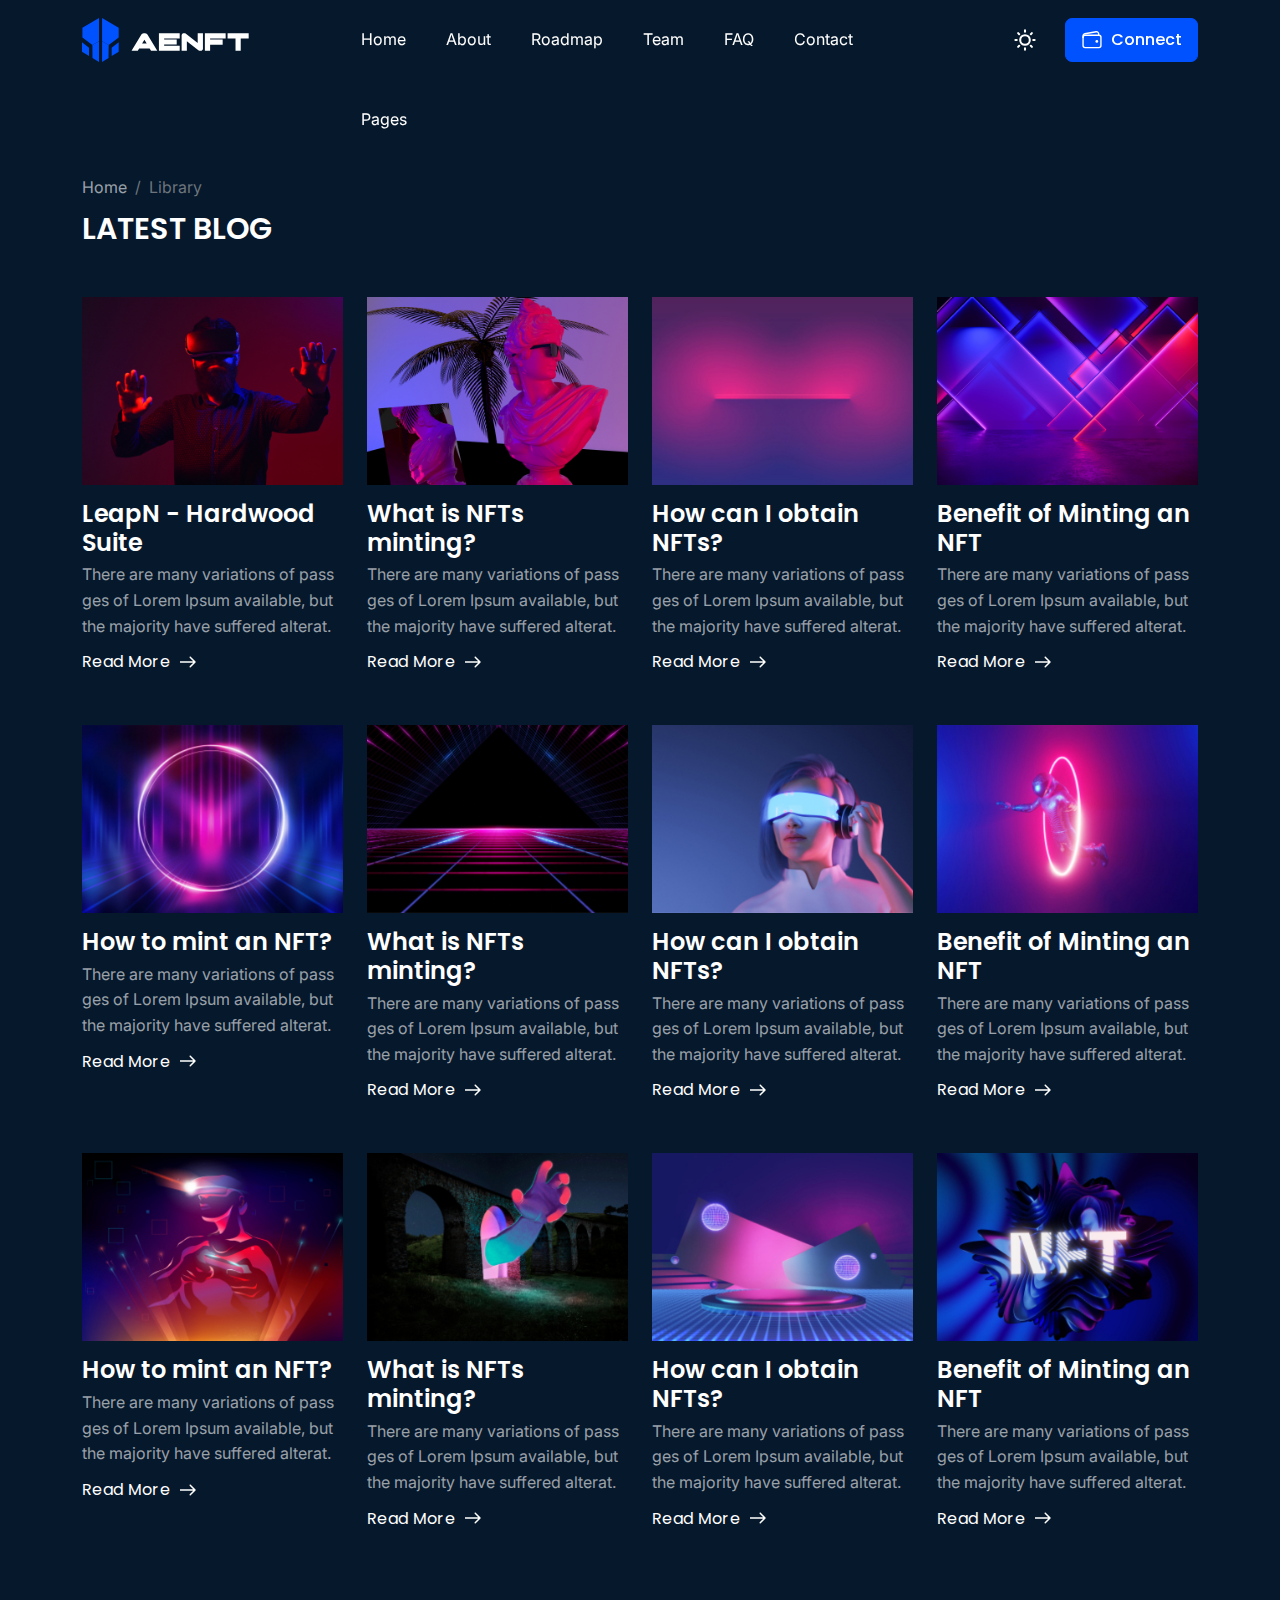
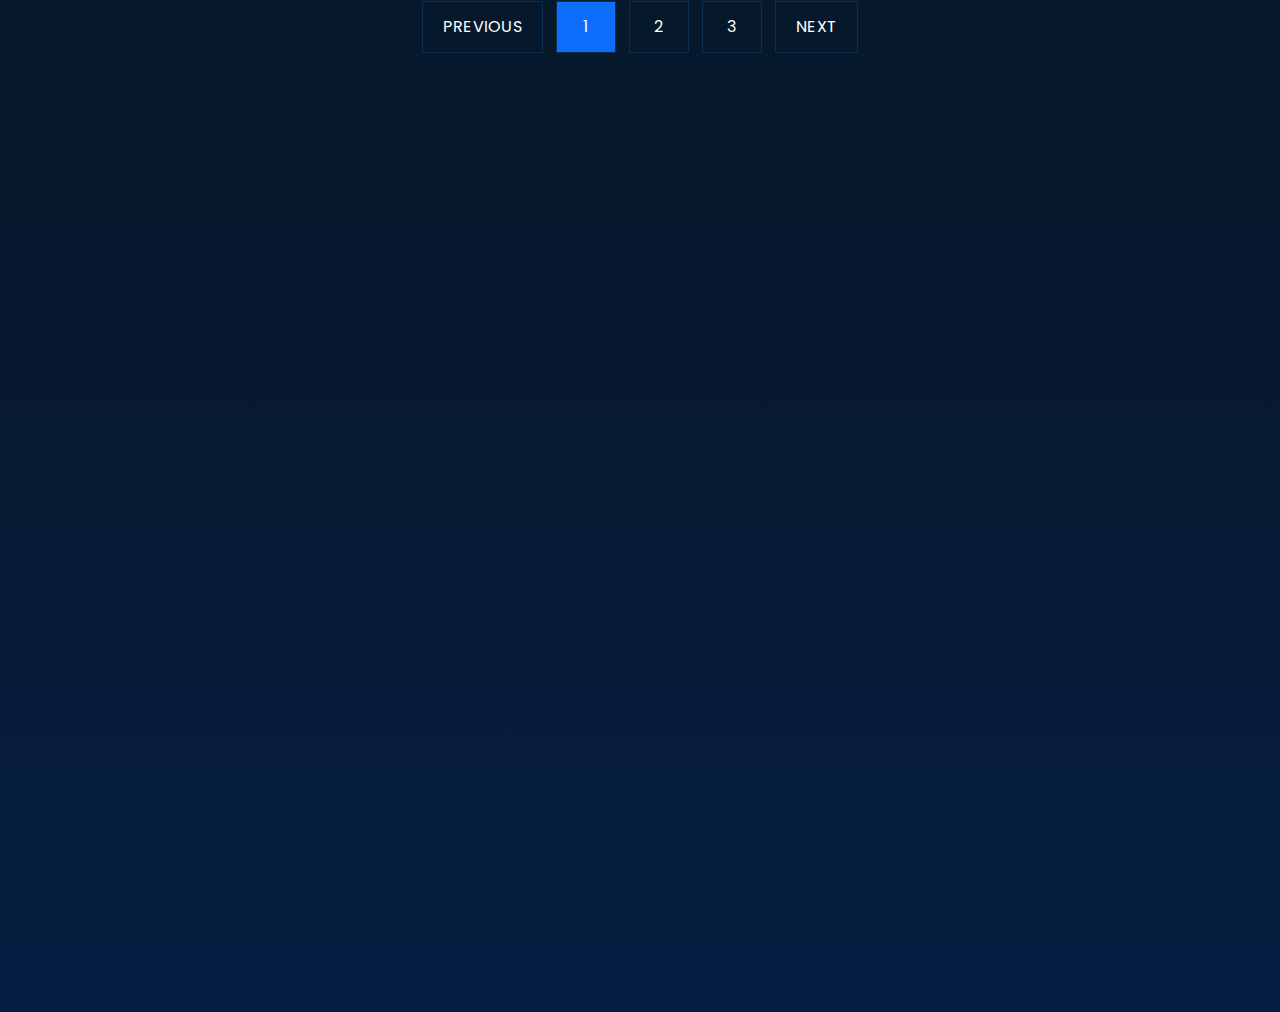
==== commit 4124e926: "15:25" ====
--- a/blog.html
+++ b/blog.html
@@ -90,7 +90,7 @@
           <div class="cs-blog cs-style1">
             <a href="#" class="cs-blog_thumb cs-zoom_effect"><img src="assets/img/blog1.jpeg" alt="Thumb" class="w-100"></a>
             <div class="cs-height_15 cs-height_lg_15"></div>
-            <h2 class="cs-blog_title cs-font_24 cs-font_18_sm cs-m0"><a href="#">How to mint an NFT?</a></h2>
+            <h2 class="cs-blog_title cs-font_24 cs-font_18_sm cs-m0"><a href="./Portfolio - LeapN.html">LeapN - Hardwood Suite</a></h2>
             <div class="cs-height_5 cs-height_lg_5"></div>
             <div class="cs-blgo_subtitle">There are many variations of pass ges of Lorem Ipsum available, but the majority have suffered alterat.</div>
             <div class="cs-height_10 cs-height_lg_10"></div>
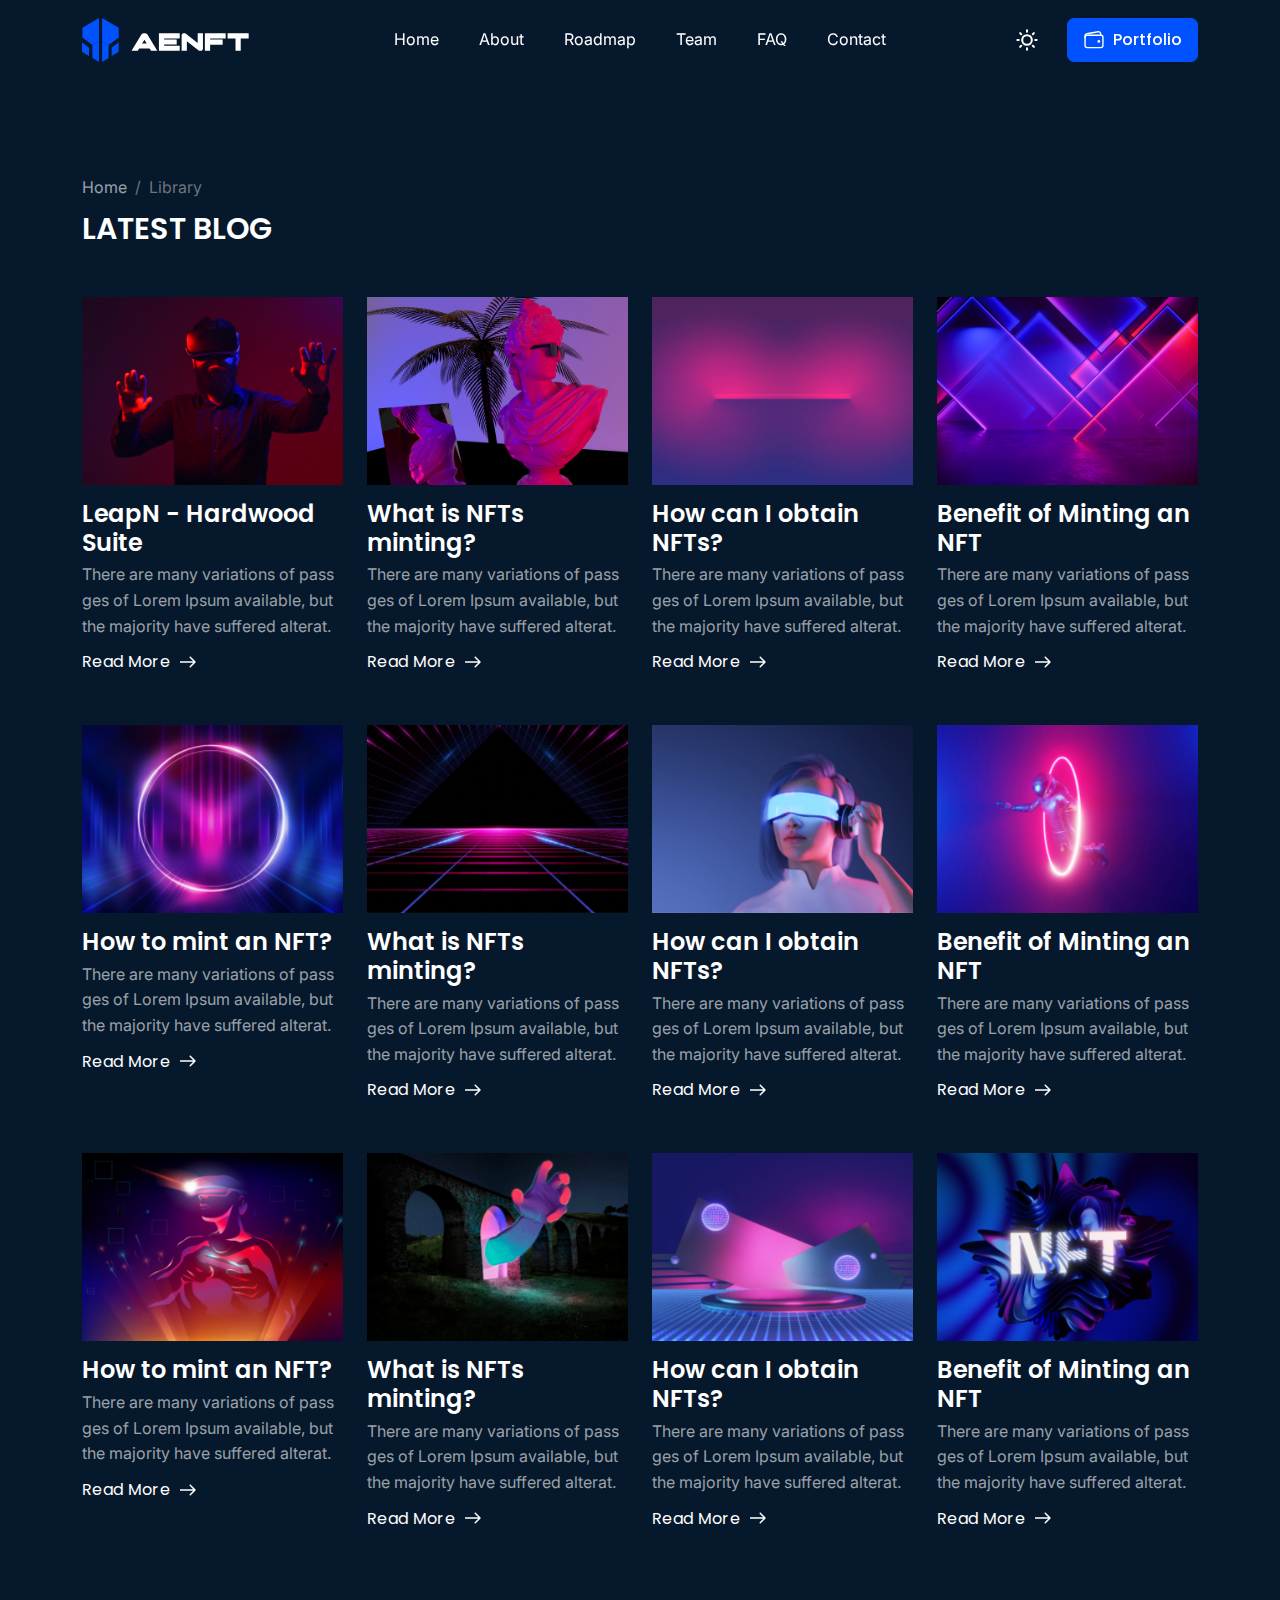
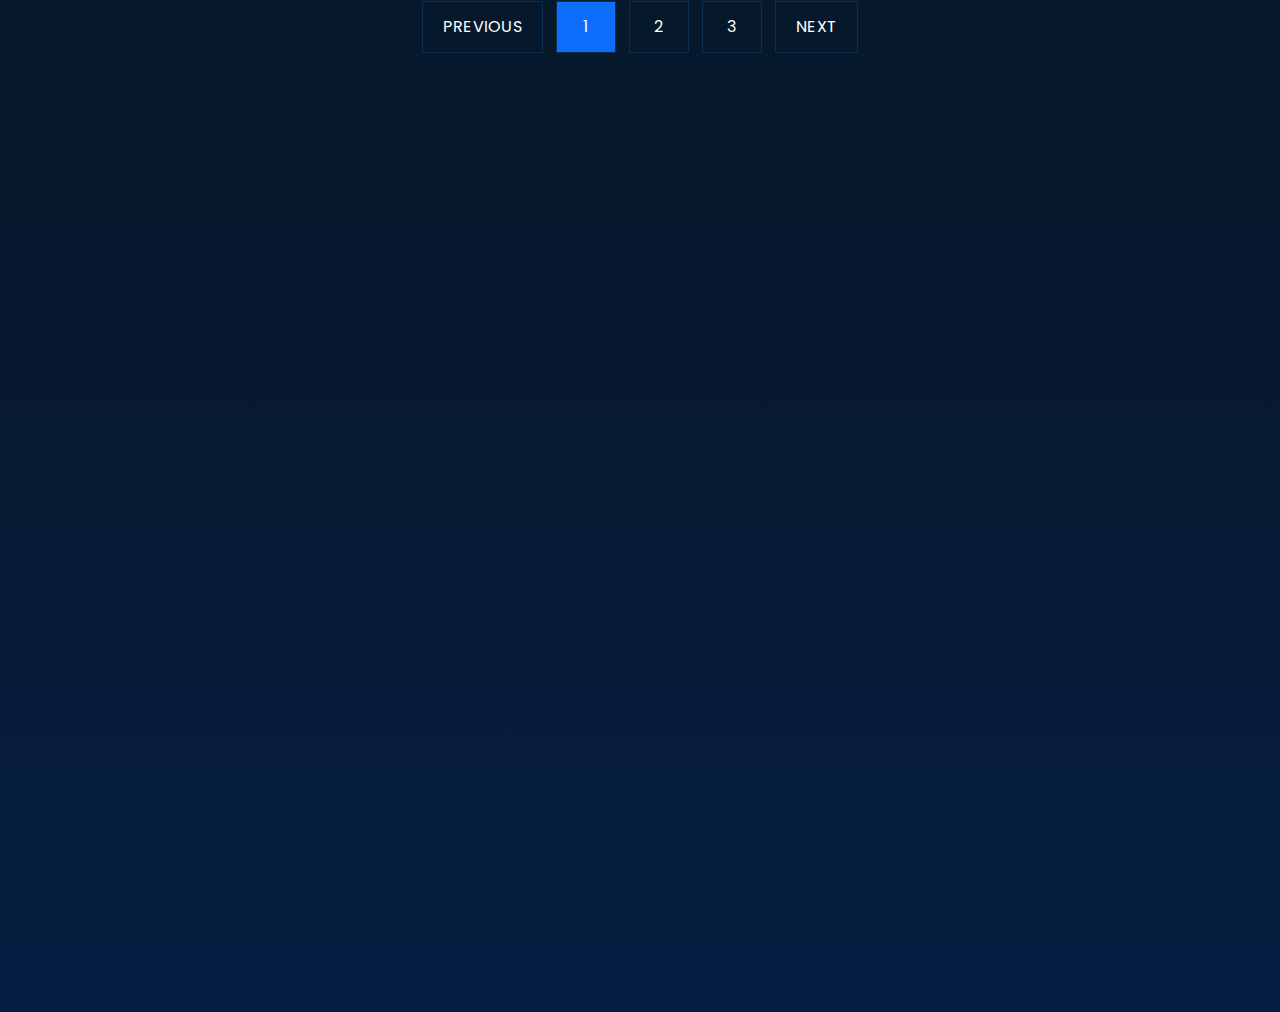
==== commit cd49af48: "16:19" ====
--- a/blog.html
+++ b/blog.html
@@ -20,55 +20,77 @@
 <body class="cs-dark">
   <!-- Start Header Section -->
   <header class="cs-site_header cs-style1 cs-sticky-header cs-primary_color">
-    <div class="cs-main_header">
-      <div class="container">
-        <div class="cs-main_header_in">
-          <div class="cs-main_header_left">
-            <a class="cs-site_branding cs-accent_color" href="index.html">
-              <img src="assets/img/logo.svg" alt="Logo" class="cs-hide_dark">
-              <img src="assets/img/logo_white.svg" alt="Logo" class="cs-hide_white">
-            </a>
-          </div>
-          <div class="cs-main_header_center">
-            <div class="cs-nav">
-              <ul class="cs-nav_list">
-                <li class="menu-item-has-children"><a href="index.html#home">Home</a>
-                  <ul>
-                    <li><a href="index.html">Default Home</a></li>
-                    <li><a href="index-2.html">Home Version-2</a></li>
-                    <li><a href="index-3.html">Home Version-3</a></li>
-                  </ul>
-                </li>
-                <li><a href="index.html#about">About</a></li>
-                <li><a href="index.html#roadmap">Roadmap</a></li>
-                <li><a href="index.html#team">Team</a></li>
-                <li><a href="index.html#faq">FAQ</a></li>
-                <li><a href="index.html#contact">Contact</a></li>
-                <li class="menu-item-has-children"><a href="#">Pages</a>
-                  <ul>
-                    <li><a href="blog.html">Blog Page</a></li>
-                    <li><a href="blog-details.html">Blog Details</a></li>
-                  </ul>
-                </li>
-              </ul>
-            </div>
-          </div>
-          <div class="cs-main_header_right">
-            <div class="cs-toolbox">
-              <span class="cs-icon_btn cs-mode_btn">
-                <svg xmlns="http://www.w3.org/2000/svg" xmlns:xlink="http://www.w3.org/1999/xlink" aria-hidden="true" role="img" class="cs-hide_dark iconify iconify--ph" width="1em" height="1em" viewBox="0 0 256 256"><path fill="currentColor" d="M233.54 142.23a8 8 0 0 0-8-2a88.08 88.08 0 0 1-109.8-109.8a8 8 0 0 0-10-10a104.84 104.84 0 0 0-52.91 37A104 104 0 0 0 136 224a103.09 103.09 0 0 0 62.52-20.88a104.84 104.84 0 0 0 37-52.91a8 8 0 0 0-1.98-7.98Zm-44.64 48.11A88 88 0 0 1 65.66 67.11a89 89 0 0 1 31.4-26A106 106 0 0 0 96 56a104.11 104.11 0 0 0 104 104a106 106 0 0 0 14.92-1.06a89 89 0 0 1-26.02 31.4Z"></path></svg>
-                <svg xmlns="http://www.w3.org/2000/svg" xmlns:xlink="http://www.w3.org/1999/xlink" aria-hidden="true" role="img" class="cs-hide_white iconify iconify--ph" width="1em" height="1em" viewBox="0 0 256 256"><path fill="currentColor" d="M116 32V16a12 12 0 0 1 24 0v16a12 12 0 0 1-24 0Zm80 96a68 68 0 1 1-68-68a68.07 68.07 0 0 1 68 68Zm-24 0a44 44 0 1 0-44 44a44.05 44.05 0 0 0 44-44ZM51.51 68.49a12 12 0 1 0 17-17l-12-12a12 12 0 0 0-17 17Zm0 119l-12 12a12 12 0 0 0 17 17l12-12a12 12 0 1 0-17-17ZM196 72a12 12 0 0 0 8.49-3.51l12-12a12 12 0 0 0-17-17l-12 12A12 12 0 0 0 196 72Zm8.49 115.51a12 12 0 0 0-17 17l12 12a12 12 0 0 0 17-17ZM44 128a12 12 0 0 0-12-12H16a12 12 0 0 0 0 24h16a12 12 0 0 0 12-12Zm84 84a12 12 0 0 0-12 12v16a12 12 0 0 0 24 0v-16a12 12 0 0 0-12-12Zm112-96h-16a12 12 0 0 0 0 24h16a12 12 0 0 0 0-24Z"></path></svg>
-              </span>
-              <span class="cs-btn cs-btn_filed cs-accent_btn cs-modal_btn" data-modal="connect_wallet">
-                <svg xmlns="http://www.w3.org/2000/svg" xmlns:xlink="http://www.w3.org/1999/xlink" aria-hidden="true" role="img" class="iconify iconify--ion" width="1em" height="1em" viewBox="0 0 512 512"><rect width="416" height="288" x="48" y="144" fill="none" stroke="currentColor" stroke-linejoin="round" stroke-width="32" rx="48" ry="48"></rect><path fill="none" stroke="currentColor" stroke-linejoin="round" stroke-width="32" d="M411.36 144v-30A50 50 0 0 0 352 64.9L88.64 109.85A50 50 0 0 0 48 159v49"></path><path fill="currentColor" d="M368 320a32 32 0 1 1 32-32a32 32 0 0 1-32 32Z"></path></svg>
-                <span>Connect</span>
-              </span>
-            </div>
-          </div>
-        </div>
-      </div>
-    </div>
-  </header>
+			<div class="cs-main_header">
+		  		<div class="container">
+					<div class="cs-main_header_in">
+			  			<div class="cs-main_header_left">
+							<a class="cs-site_branding cs-accent_color" href="index.html">
+				  				<img src="assets/img/logo.svg" alt="Logo" class="cs-hide_dark">
+				  				<img src="assets/img/logo_white.svg" alt="Logo" class="cs-hide_white">
+							</a>
+			  			</div>
+			  			<div class="cs-main_header_center">
+							<div class="cs-nav">
+				  				<ul class="cs-nav_list">
+									<li class="menu-item-has-children">
+										<a href="#home" class="cs-smoth_scroll">
+											Home
+										</a>
+									</li>
+									<li>
+										<a href="#about" class="cs-smoth_scroll">
+											About
+										</a>
+									</li>
+									<li>
+										<a href="#roadmap" class="cs-smoth_scroll">
+											Roadmap
+										</a>
+									</li>
+									<li>
+										<a href="#team" class="cs-smoth_scroll">
+											Team
+										</a>
+									</li>
+									<li>
+										<a href="#faq" class="cs-smoth_scroll">
+											FAQ
+										</a>
+									</li>
+									<li>
+										<a href="#contact" class="cs-smoth_scroll">
+											Contact
+										</a>
+									</li>
+				  				</ul>
+							</div>
+						</div>
+					  	<div class="cs-main_header_right">
+							<div class="cs-toolbox">
+						  		<span class="cs-icon_btn cs-mode_btn">
+									<svg xmlns="http://www.w3.org/2000/svg" xmlns:xlink="http://www.w3.org/1999/xlink" aria-hidden="true" role="img" class="cs-hide_dark iconify iconify--ph" width="1em" height="1em" viewBox="0 0 256 256">
+										<path fill="currentColor" d="M233.54 142.23a8 8 0 0 0-8-2a88.08 88.08 0 0 1-109.8-109.8a8 8 0 0 0-10-10a104.84 104.84 0 0 0-52.91 37A104 104 0 0 0 136 224a103.09 103.09 0 0 0 62.52-20.88a104.84 104.84 0 0 0 37-52.91a8 8 0 0 0-1.98-7.98Zm-44.64 48.11A88 88 0 0 1 65.66 67.11a89 89 0 0 1 31.4-26A106 106 0 0 0 96 56a104.11 104.11 0 0 0 104 104a106 106 0 0 0 14.92-1.06a89 89 0 0 1-26.02 31.4Z"></path>
+									</svg>
+									<svg xmlns="http://www.w3.org/2000/svg" xmlns:xlink="http://www.w3.org/1999/xlink" aria-hidden="true" role="img" class="cs-hide_white iconify iconify--ph" width="1em" height="1em" viewBox="0 0 256 256">
+										<path fill="currentColor" d="M116 32V16a12 12 0 0 1 24 0v16a12 12 0 0 1-24 0Zm80 96a68 68 0 1 1-68-68a68.07 68.07 0 0 1 68 68Zm-24 0a44 44 0 1 0-44 44a44.05 44.05 0 0 0 44-44ZM51.51 68.49a12 12 0 1 0 17-17l-12-12a12 12 0 0 0-17 17Zm0 119l-12 12a12 12 0 0 0 17 17l12-12a12 12 0 1 0-17-17ZM196 72a12 12 0 0 0 8.49-3.51l12-12a12 12 0 0 0-17-17l-12 12A12 12 0 0 0 196 72Zm8.49 115.51a12 12 0 0 0-17 17l12 12a12 12 0 0 0 17-17ZM44 128a12 12 0 0 0-12-12H16a12 12 0 0 0 0 24h16a12 12 0 0 0 12-12Zm84 84a12 12 0 0 0-12 12v16a12 12 0 0 0 24 0v-16a12 12 0 0 0-12-12Zm112-96h-16a12 12 0 0 0 0 24h16a12 12 0 0 0 0-24Z"></path>
+									</svg>
+								</span>
+							  	<a href="./blog.html" class="cs-btn cs-btn_filed cs-accent_btn">
+									<svg xmlns="http://www.w3.org/2000/svg" xmlns:xlink="http://www.w3.org/1999/xlink" aria-hidden="true" role="img" class="iconify iconify--ion" width="1em" height="1em" viewBox="0 0 512 512">
+										<rect width="416" height="288" x="48" y="144" fill="none" stroke="currentColor" stroke-linejoin="round" stroke-width="32" rx="48" ry="48"></rect>
+										<path fill="none" stroke="currentColor" stroke-linejoin="round" stroke-width="32" d="M411.36 144v-30A50 50 0 0 0 352 64.9L88.64 109.85A50 50 0 0 0 48 159v49"></path>
+										<path fill="currentColor" d="M368 320a32 32 0 1 1 32-32a32 32 0 0 1-32 32Z"></path>
+									</svg>
+									<span>
+										Portfolio
+									</span>
+								</a>
+							</div>
+						</div>
+					</div>
+				</div>
+			</div>
+		</header>
   <!-- End Header Section -->
   <div class="cs-height_80 cs-height_lg_80"></div>
   
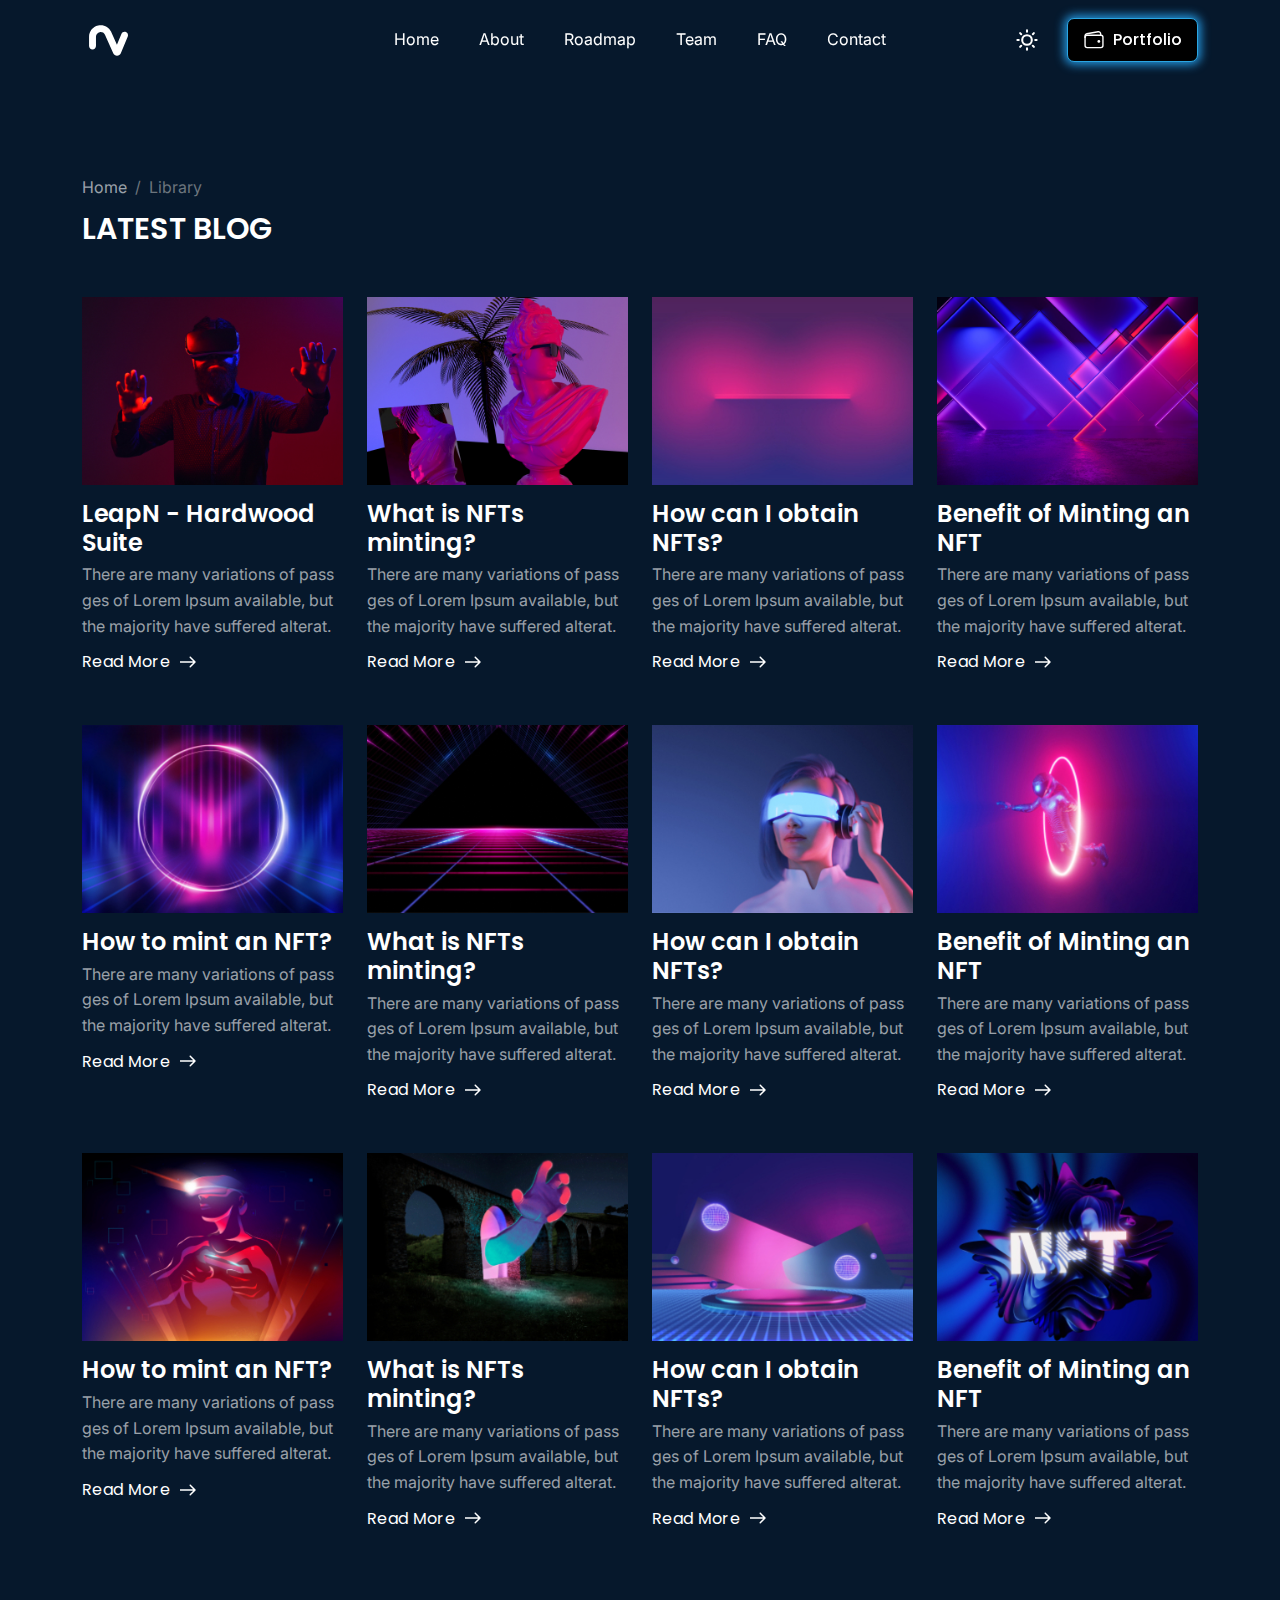
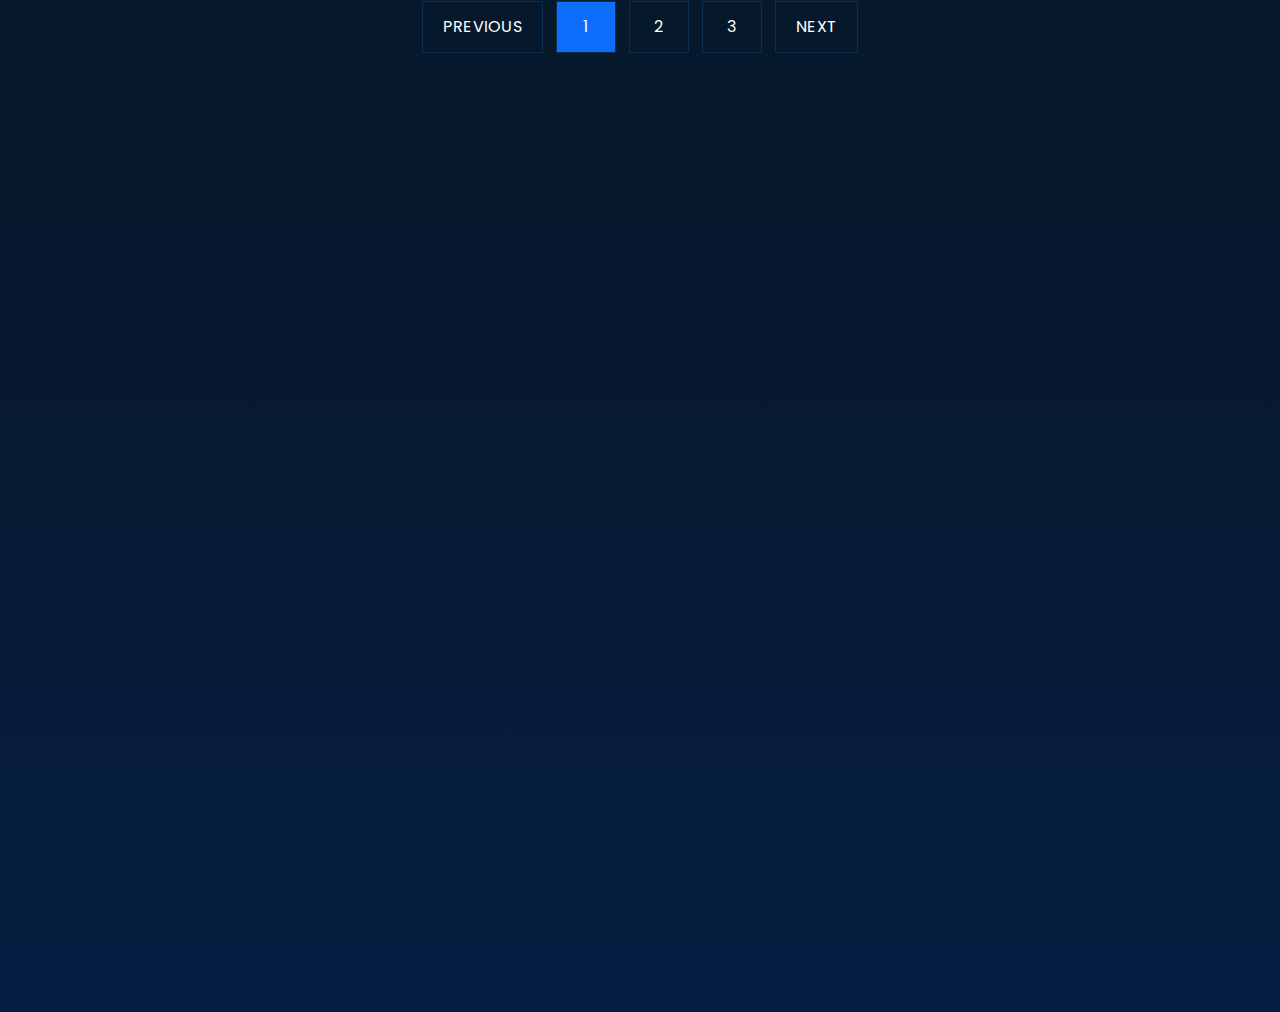
==== commit 1a406a55: "Header Update" ====
--- a/blog.html
+++ b/blog.html
@@ -19,14 +19,14 @@
 
 <body class="cs-dark">
   <!-- Start Header Section -->
-  <header class="cs-site_header cs-style1 cs-sticky-header cs-primary_color">
+  		<header class="cs-site_header cs-style1 cs-sticky-header cs-primary_color">
 			<div class="cs-main_header">
 		  		<div class="container">
 					<div class="cs-main_header_in">
 			  			<div class="cs-main_header_left">
 							<a class="cs-site_branding cs-accent_color" href="index.html">
-				  				<img src="assets/img/logo.svg" alt="Logo" class="cs-hide_dark">
-				  				<img src="assets/img/logo_white.svg" alt="Logo" class="cs-hide_white">
+				  				<img src="assets/img/NV Header Logo - Black.svg" alt="Logo" class="cs-hide_dark">
+				  				<img src="assets/img/NV Header Logo - White.svg" alt="Logo" class="cs-hide_white">
 							</a>
 			  			</div>
 			  			<div class="cs-main_header_center">
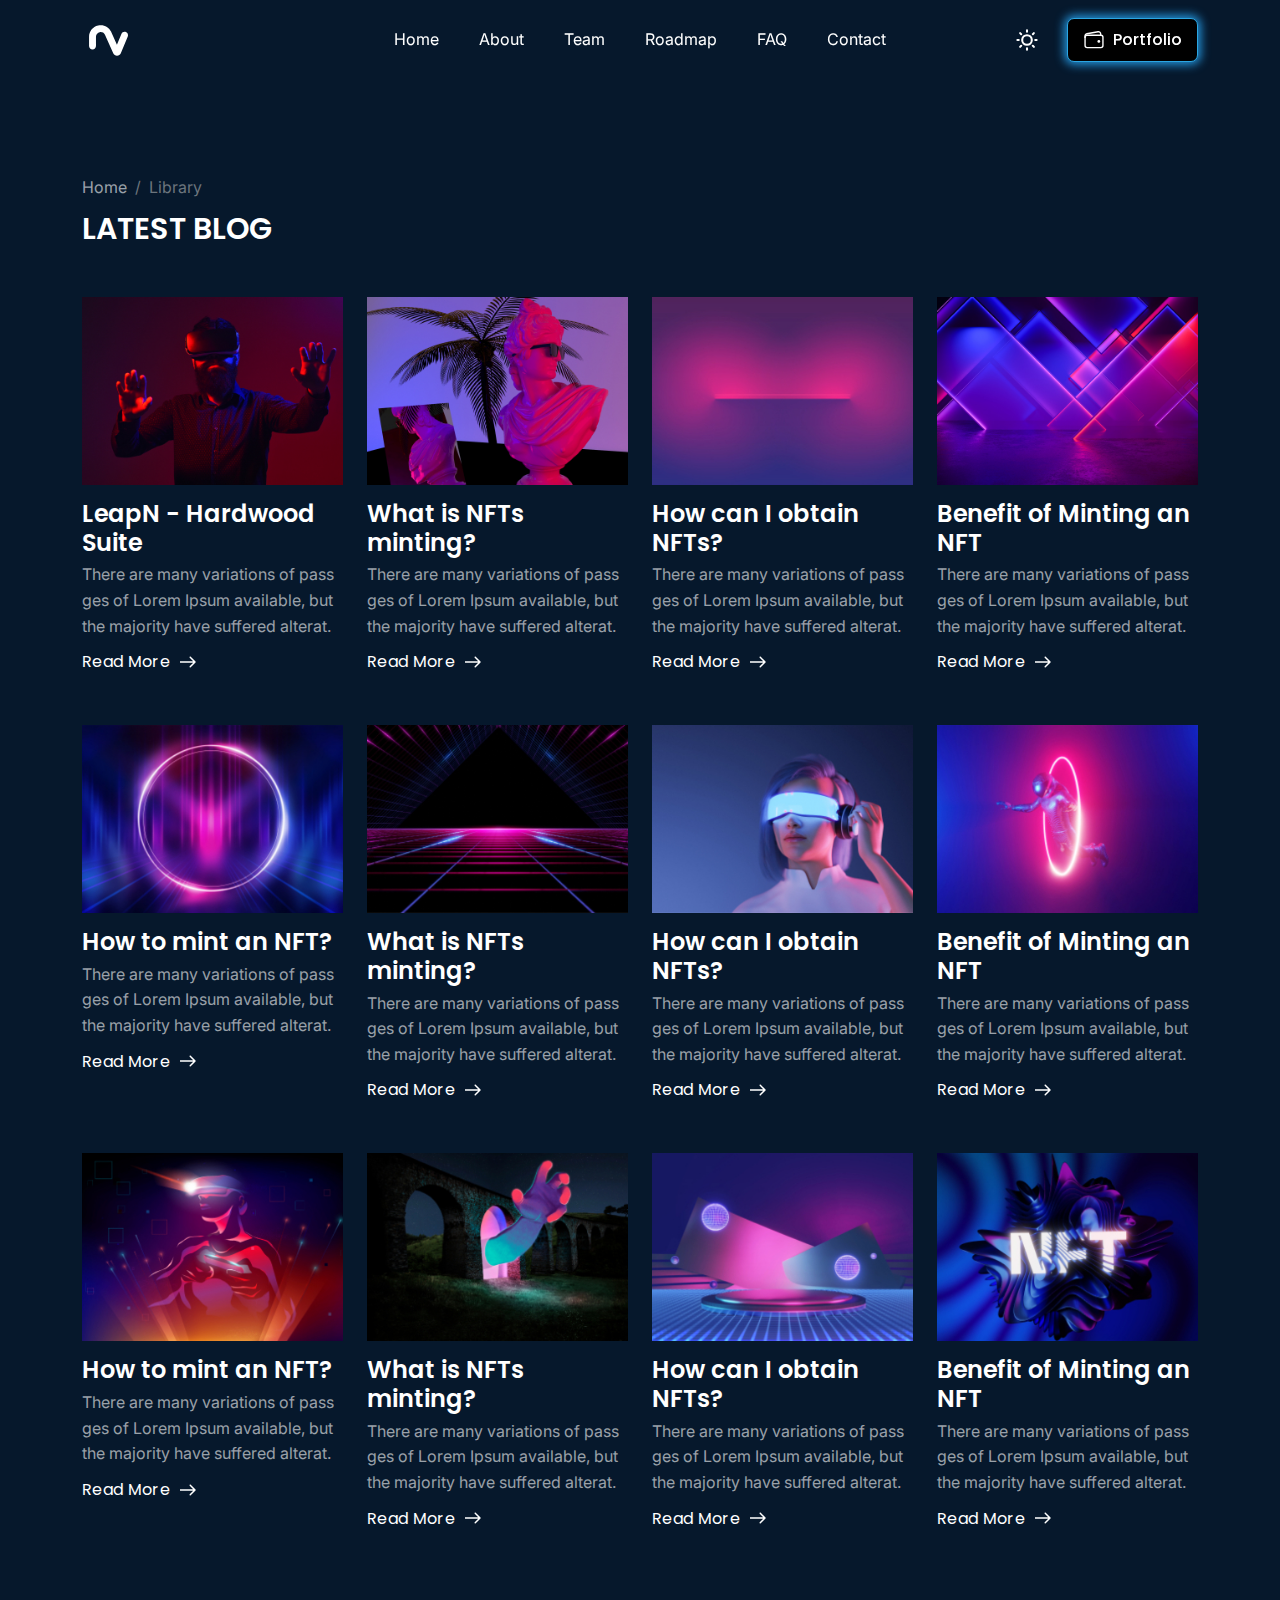
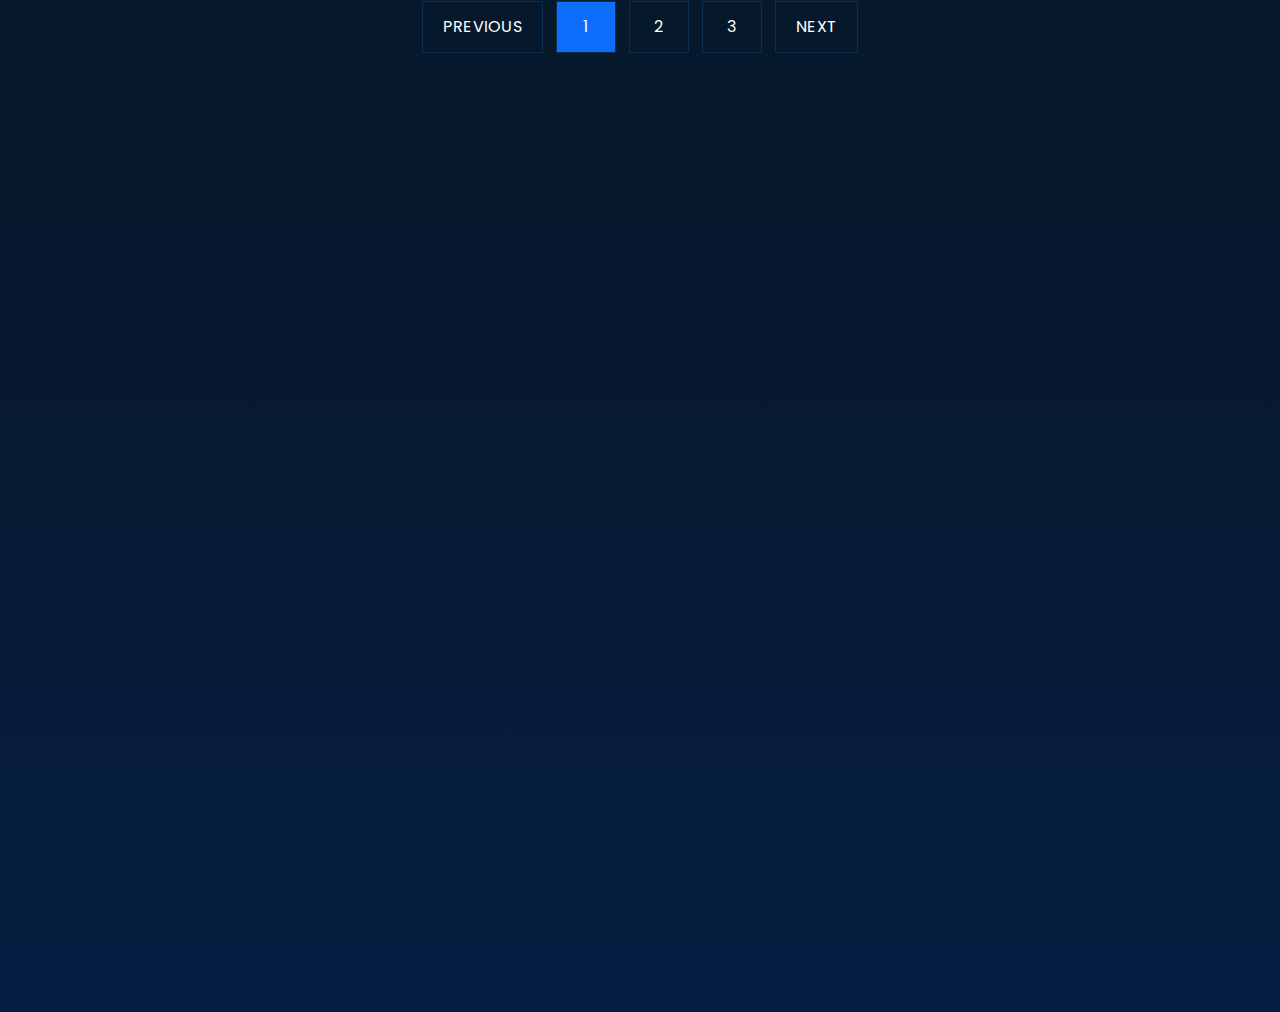
==== commit 9a0f9a65: "Header Update 2" ====
--- a/blog.html
+++ b/blog.html
@@ -32,33 +32,33 @@
 			  			<div class="cs-main_header_center">
 							<div class="cs-nav">
 				  				<ul class="cs-nav_list">
-									<li class="menu-item-has-children">
-										<a href="#home" class="cs-smoth_scroll">
+									<li>
+										<a href="./index.html" class="cs-smoth_scroll">
 											Home
 										</a>
 									</li>
 									<li>
-										<a href="#about" class="cs-smoth_scroll">
+										<a href="./index.html#about" class="cs-smoth_scroll">
 											About
 										</a>
 									</li>
 									<li>
-										<a href="#roadmap" class="cs-smoth_scroll">
+										<a href="./index.html#team" class="cs-smoth_scroll">
+											Team
+										</a>
+									</li>
+									<li>
+										<a href="./index.html#roadmap" class="cs-smoth_scroll">
 											Roadmap
 										</a>
 									</li>
 									<li>
-										<a href="#team" class="cs-smoth_scroll">
-											Team
-										</a>
-									</li>
-									<li>
-										<a href="#faq" class="cs-smoth_scroll">
+										<a href="./index.html#faq" class="cs-smoth_scroll">
 											FAQ
 										</a>
 									</li>
 									<li>
-										<a href="#contact" class="cs-smoth_scroll">
+										<a href="./index.html#contact" class="cs-smoth_scroll">
 											Contact
 										</a>
 									</li>
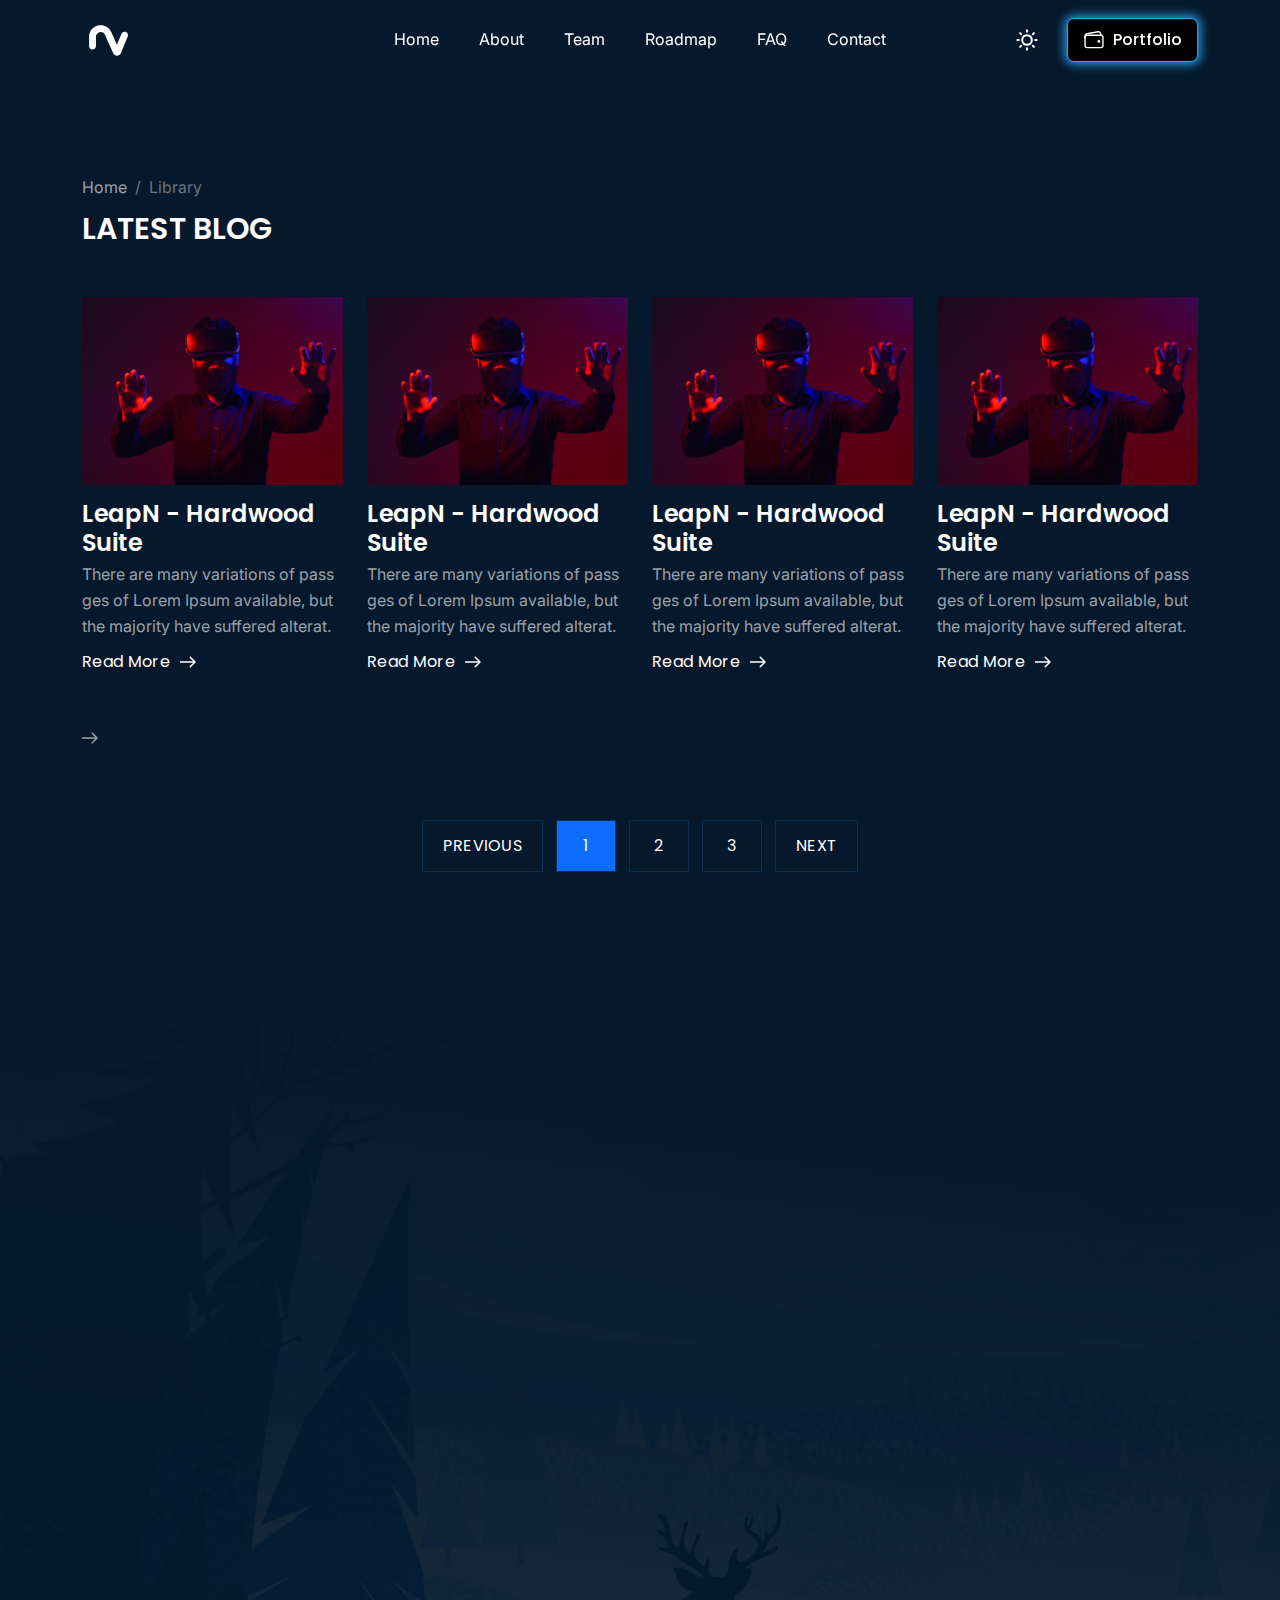
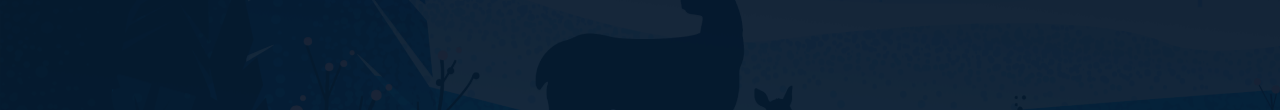
==== commit 0efb15ec: "15:41" ====
--- a/blog.html
+++ b/blog.html
@@ -1,24 +1,18 @@
 <!DOCTYPE html>
 <html class="no-js" lang="en">
-
-<head>
-  <!-- Meta Tags -->
-  <meta charset="utf-8">
-  <meta http-equiv="x-ua-compatible" content="ie=edge">
-  <meta name="viewport" content="width=device-width, initial-scale=1">
-  <meta name="author" content="Laralink">
-  <!-- Favicon Icon -->
-  <link rel="icon" href="assets/img/favicon.png" />
-  <!-- Site Title -->
-  <title>NFT Minting or Collection Landing Page HTML Template</title>
-  <link rel="stylesheet" href="assets/css/plugins/bootstrap.min.css">
-  <link rel="stylesheet" href="assets/css/plugins/slick.css">
-  <link rel="stylesheet" href="assets/css/plugins/animate.css">
-  <link rel="stylesheet" href="assets/css/style.css">
-</head>
-
-<body class="cs-dark">
-  <!-- Start Header Section -->
+	<head>
+	  	<meta charset="utf-8">
+	  	<meta http-equiv="x-ua-compatible" content="ie=edge">
+	  	<meta name="viewport" content="width=device-width, initial-scale=1">
+	  	<meta name="author" content="Laralink">
+	  	<link rel="icon" href="assets/img/favicon.png"/>
+	  	<title>Nunya Verse - Metaverse Architects</title>
+	  	<link rel="stylesheet" href="assets/css/plugins/bootstrap.min.css">
+	  	<link rel="stylesheet" href="assets/css/plugins/slick.css">
+	  	<link rel="stylesheet" href="assets/css/plugins/animate.css">
+	  	<link rel="stylesheet" href="assets/css/style.css">
+	</head>
+	<body class="cs-dark">
   		<header class="cs-site_header cs-style1 cs-sticky-header cs-primary_color">
 			<div class="cs-main_header">
 		  		<div class="container">
@@ -91,388 +85,245 @@
 				</div>
 			</div>
 		</header>
-  <!-- End Header Section -->
-  <div class="cs-height_80 cs-height_lg_80"></div>
-  
-  <!-- Start Blog -->
-  <section>
-    <div class="cs-height_95 cs-height_lg_65"></div>
-    <div class="container">
-      <div class="cs-page_heading wow fadeInUp" data-wow-duration="1s" data-wow-delay="0.3s">
-        <ol class="breadcrumb cs-m0">
-          <li class="breadcrumb-item"><a href="#">Home</a></li>
-          <li class="breadcrumb-item active" aria-current="page">Library</li>
-        </ol>
-        <div class="cs-height_10 cs-height_lg_10"></div>
-        <h1 class="cs-font_30 cs-m0 text-uppercase">LATEST BLOG</h1>
-      </div>
-      <div class="cs-height_50 cs-height_lg_40"></div>
-      <div class="row wow fadeIn" data-wow-duration="1s" data-wow-delay="0.45s">
-        <div class="col-lg-3 col-sm-6">
-          <div class="cs-blog cs-style1">
-            <a href="#" class="cs-blog_thumb cs-zoom_effect"><img src="assets/img/blog1.jpeg" alt="Thumb" class="w-100"></a>
-            <div class="cs-height_15 cs-height_lg_15"></div>
-            <h2 class="cs-blog_title cs-font_24 cs-font_18_sm cs-m0"><a href="./Portfolio - LeapN.html">LeapN - Hardwood Suite</a></h2>
-            <div class="cs-height_5 cs-height_lg_5"></div>
-            <div class="cs-blgo_subtitle">There are many variations of pass ges of Lorem Ipsum available, but the majority have suffered alterat.</div>
-            <div class="cs-height_10 cs-height_lg_10"></div>
-            <a href="#" class="cs-blog_btn cs-primary_font cs-primary_color cs-accent_color_hover">
-              Read More 
-              <svg width="16" height="12" viewBox="0 0 16 12" fill="none" xmlns="http://www.w3.org/2000/svg">
-                <path d="M15.5303 6.53033C15.8232 6.23744 15.8232 5.76256 15.5303 5.46967L10.7574 0.696699C10.4645 0.403806 9.98959 0.403806 9.6967 0.696699C9.40381 0.989593 9.40381 1.46447 9.6967 1.75736L13.9393 6L9.6967 10.2426C9.40381 10.5355 9.40381 11.0104 9.6967 11.3033C9.98959 11.5962 10.4645 11.5962 10.7574 11.3033L15.5303 6.53033ZM0 6.75H15V5.25H0V6.75Z" fill="currentColor"/>
-              </svg>                
-            </a>
-          </div>
-          <div class="cs-height_50 cs-height_lg_50"></div>
-        </div>
-        <div class="col-lg-3 col-sm-6">
-          <div class="cs-blog cs-style1">
-            <a href="#" class="cs-blog_thumb cs-zoom_effect"><img src="assets/img/blog2.jpeg" alt="Thumb" class="w-100"></a>
-            <div class="cs-height_15 cs-height_lg_15"></div>
-            <h2 class="cs-blog_title cs-font_24 cs-font_18_sm cs-m0"><a href="#">What is NFTs minting?</a></h2>
-            <div class="cs-height_5 cs-height_lg_5"></div>
-            <div class="cs-blgo_subtitle">There are many variations of pass ges of Lorem Ipsum available, but the majority have suffered alterat.</div>
-            <div class="cs-height_10 cs-height_lg_10"></div>
-            <a href="#" class="cs-blog_btn cs-primary_font cs-primary_color cs-accent_color_hover">
-              Read More 
-              <svg width="16" height="12" viewBox="0 0 16 12" fill="none" xmlns="http://www.w3.org/2000/svg">
-                <path d="M15.5303 6.53033C15.8232 6.23744 15.8232 5.76256 15.5303 5.46967L10.7574 0.696699C10.4645 0.403806 9.98959 0.403806 9.6967 0.696699C9.40381 0.989593 9.40381 1.46447 9.6967 1.75736L13.9393 6L9.6967 10.2426C9.40381 10.5355 9.40381 11.0104 9.6967 11.3033C9.98959 11.5962 10.4645 11.5962 10.7574 11.3033L15.5303 6.53033ZM0 6.75H15V5.25H0V6.75Z" fill="currentColor"/>
-              </svg>                
-            </a>
-          </div>
-          <div class="cs-height_50 cs-height_lg_50"></div>
-        </div>
-        <div class="col-lg-3 col-sm-6">
-          <div class="cs-blog cs-style1">
-            <a href="#" class="cs-blog_thumb cs-zoom_effect"><img src="assets/img/blog3.jpeg" alt="Thumb" class="w-100"></a>
-            <div class="cs-height_15 cs-height_lg_15"></div>
-            <h2 class="cs-blog_title cs-font_24 cs-font_18_sm cs-m0"><a href="#">How can I obtain NFTs?</a></h2>
-            <div class="cs-height_5 cs-height_lg_5"></div>
-            <div class="cs-blgo_subtitle">There are many variations of pass ges of Lorem Ipsum available, but the majority have suffered alterat.</div>
-            <div class="cs-height_10 cs-height_lg_10"></div>
-            <a href="#" class="cs-blog_btn cs-primary_font cs-primary_color cs-accent_color_hover">
-              Read More 
-              <svg width="16" height="12" viewBox="0 0 16 12" fill="none" xmlns="http://www.w3.org/2000/svg">
-                <path d="M15.5303 6.53033C15.8232 6.23744 15.8232 5.76256 15.5303 5.46967L10.7574 0.696699C10.4645 0.403806 9.98959 0.403806 9.6967 0.696699C9.40381 0.989593 9.40381 1.46447 9.6967 1.75736L13.9393 6L9.6967 10.2426C9.40381 10.5355 9.40381 11.0104 9.6967 11.3033C9.98959 11.5962 10.4645 11.5962 10.7574 11.3033L15.5303 6.53033ZM0 6.75H15V5.25H0V6.75Z" fill="currentColor"/>
-              </svg>                
-            </a>
-          </div>
-          <div class="cs-height_50 cs-height_lg_50"></div>
-        </div>
-        <div class="col-lg-3 col-sm-6">
-          <div class="cs-blog cs-style1">
-            <a href="#" class="cs-blog_thumb cs-zoom_effect"><img src="assets/img/blog4.jpeg" alt="Thumb" class="w-100"></a>
-            <div class="cs-height_15 cs-height_lg_15"></div>
-            <h2 class="cs-blog_title cs-font_24 cs-font_18_sm cs-m0"><a href="#">Benefit of Minting an NFT</a></h2>
-            <div class="cs-height_5 cs-height_lg_5"></div>
-            <div class="cs-blgo_subtitle">There are many variations of pass ges of Lorem Ipsum available, but the majority have suffered alterat.</div>
-            <div class="cs-height_10 cs-height_lg_10"></div>
-            <a href="#" class="cs-blog_btn cs-primary_font cs-primary_color cs-accent_color_hover">
-              Read More 
-              <svg width="16" height="12" viewBox="0 0 16 12" fill="none" xmlns="http://www.w3.org/2000/svg">
-                <path d="M15.5303 6.53033C15.8232 6.23744 15.8232 5.76256 15.5303 5.46967L10.7574 0.696699C10.4645 0.403806 9.98959 0.403806 9.6967 0.696699C9.40381 0.989593 9.40381 1.46447 9.6967 1.75736L13.9393 6L9.6967 10.2426C9.40381 10.5355 9.40381 11.0104 9.6967 11.3033C9.98959 11.5962 10.4645 11.5962 10.7574 11.3033L15.5303 6.53033ZM0 6.75H15V5.25H0V6.75Z" fill="currentColor"/>
-              </svg>                
-            </a>
-          </div>
-          <div class="cs-height_50 cs-height_lg_50"></div>
-        </div>
-        <div class="col-lg-3 col-sm-6">
-          <div class="cs-blog cs-style1">
-            <a href="#" class="cs-blog_thumb cs-zoom_effect"><img src="assets/img/blog5.jpeg" alt="Thumb" class="w-100"></a>
-            <div class="cs-height_15 cs-height_lg_15"></div>
-            <h2 class="cs-blog_title cs-font_24 cs-font_18_sm cs-m0"><a href="#">How to mint an NFT?</a></h2>
-            <div class="cs-height_5 cs-height_lg_5"></div>
-            <div class="cs-blgo_subtitle">There are many variations of pass ges of Lorem Ipsum available, but the majority have suffered alterat.</div>
-            <div class="cs-height_10 cs-height_lg_10"></div>
-            <a href="#" class="cs-blog_btn cs-primary_font cs-primary_color cs-accent_color_hover">
-              Read More 
-              <svg width="16" height="12" viewBox="0 0 16 12" fill="none" xmlns="http://www.w3.org/2000/svg">
-                <path d="M15.5303 6.53033C15.8232 6.23744 15.8232 5.76256 15.5303 5.46967L10.7574 0.696699C10.4645 0.403806 9.98959 0.403806 9.6967 0.696699C9.40381 0.989593 9.40381 1.46447 9.6967 1.75736L13.9393 6L9.6967 10.2426C9.40381 10.5355 9.40381 11.0104 9.6967 11.3033C9.98959 11.5962 10.4645 11.5962 10.7574 11.3033L15.5303 6.53033ZM0 6.75H15V5.25H0V6.75Z" fill="currentColor"/>
-              </svg>                
-            </a>
-          </div>
-          <div class="cs-height_50 cs-height_lg_50"></div>
-        </div>
-        <div class="col-lg-3 col-sm-6">
-          <div class="cs-blog cs-style1">
-            <a href="#" class="cs-blog_thumb cs-zoom_effect"><img src="assets/img/blog6.jpeg" alt="Thumb" class="w-100"></a>
-            <div class="cs-height_15 cs-height_lg_15"></div>
-            <h2 class="cs-blog_title cs-font_24 cs-font_18_sm cs-m0"><a href="#">What is NFTs minting?</a></h2>
-            <div class="cs-height_5 cs-height_lg_5"></div>
-            <div class="cs-blgo_subtitle">There are many variations of pass ges of Lorem Ipsum available, but the majority have suffered alterat.</div>
-            <div class="cs-height_10 cs-height_lg_10"></div>
-            <a href="#" class="cs-blog_btn cs-primary_font cs-primary_color cs-accent_color_hover">
-              Read More 
-              <svg width="16" height="12" viewBox="0 0 16 12" fill="none" xmlns="http://www.w3.org/2000/svg">
-                <path d="M15.5303 6.53033C15.8232 6.23744 15.8232 5.76256 15.5303 5.46967L10.7574 0.696699C10.4645 0.403806 9.98959 0.403806 9.6967 0.696699C9.40381 0.989593 9.40381 1.46447 9.6967 1.75736L13.9393 6L9.6967 10.2426C9.40381 10.5355 9.40381 11.0104 9.6967 11.3033C9.98959 11.5962 10.4645 11.5962 10.7574 11.3033L15.5303 6.53033ZM0 6.75H15V5.25H0V6.75Z" fill="currentColor"/>
-              </svg>                
-            </a>
-          </div>
-          <div class="cs-height_50 cs-height_lg_50"></div>
-        </div>
-        <div class="col-lg-3 col-sm-6">
-          <div class="cs-blog cs-style1">
-            <a href="#" class="cs-blog_thumb cs-zoom_effect"><img src="assets/img/blog7.jpeg" alt="Thumb" class="w-100"></a>
-            <div class="cs-height_15 cs-height_lg_15"></div>
-            <h2 class="cs-blog_title cs-font_24 cs-font_18_sm cs-m0"><a href="#">How can I obtain NFTs?</a></h2>
-            <div class="cs-height_5 cs-height_lg_5"></div>
-            <div class="cs-blgo_subtitle">There are many variations of pass ges of Lorem Ipsum available, but the majority have suffered alterat.</div>
-            <div class="cs-height_10 cs-height_lg_10"></div>
-            <a href="#" class="cs-blog_btn cs-primary_font cs-primary_color cs-accent_color_hover">
-              Read More 
-              <svg width="16" height="12" viewBox="0 0 16 12" fill="none" xmlns="http://www.w3.org/2000/svg">
-                <path d="M15.5303 6.53033C15.8232 6.23744 15.8232 5.76256 15.5303 5.46967L10.7574 0.696699C10.4645 0.403806 9.98959 0.403806 9.6967 0.696699C9.40381 0.989593 9.40381 1.46447 9.6967 1.75736L13.9393 6L9.6967 10.2426C9.40381 10.5355 9.40381 11.0104 9.6967 11.3033C9.98959 11.5962 10.4645 11.5962 10.7574 11.3033L15.5303 6.53033ZM0 6.75H15V5.25H0V6.75Z" fill="currentColor"/>
-              </svg>                
-            </a>
-          </div>
-          <div class="cs-height_50 cs-height_lg_50"></div>
-        </div>
-        <div class="col-lg-3 col-sm-6">
-          <div class="cs-blog cs-style1">
-            <a href="#" class="cs-blog_thumb cs-zoom_effect"><img src="assets/img/blog8.jpeg" alt="Thumb" class="w-100"></a>
-            <div class="cs-height_15 cs-height_lg_15"></div>
-            <h2 class="cs-blog_title cs-font_24 cs-font_18_sm cs-m0"><a href="#">Benefit of Minting an NFT</a></h2>
-            <div class="cs-height_5 cs-height_lg_5"></div>
-            <div class="cs-blgo_subtitle">There are many variations of pass ges of Lorem Ipsum available, but the majority have suffered alterat.</div>
-            <div class="cs-height_10 cs-height_lg_10"></div>
-            <a href="#" class="cs-blog_btn cs-primary_font cs-primary_color cs-accent_color_hover">
-              Read More 
-              <svg width="16" height="12" viewBox="0 0 16 12" fill="none" xmlns="http://www.w3.org/2000/svg">
-                <path d="M15.5303 6.53033C15.8232 6.23744 15.8232 5.76256 15.5303 5.46967L10.7574 0.696699C10.4645 0.403806 9.98959 0.403806 9.6967 0.696699C9.40381 0.989593 9.40381 1.46447 9.6967 1.75736L13.9393 6L9.6967 10.2426C9.40381 10.5355 9.40381 11.0104 9.6967 11.3033C9.98959 11.5962 10.4645 11.5962 10.7574 11.3033L15.5303 6.53033ZM0 6.75H15V5.25H0V6.75Z" fill="currentColor"/>
-              </svg>                
-            </a>
-          </div>
-          <div class="cs-height_50 cs-height_lg_50"></div>
-        </div>
-        <div class="col-lg-3 col-sm-6">
-          <div class="cs-blog cs-style1">
-            <a href="#" class="cs-blog_thumb cs-zoom_effect"><img src="assets/img/blog9.jpeg" alt="Thumb" class="w-100"></a>
-            <div class="cs-height_15 cs-height_lg_15"></div>
-            <h2 class="cs-blog_title cs-font_24 cs-font_18_sm cs-m0"><a href="#">How to mint an NFT?</a></h2>
-            <div class="cs-height_5 cs-height_lg_5"></div>
-            <div class="cs-blgo_subtitle">There are many variations of pass ges of Lorem Ipsum available, but the majority have suffered alterat.</div>
-            <div class="cs-height_10 cs-height_lg_10"></div>
-            <a href="#" class="cs-blog_btn cs-primary_font cs-primary_color cs-accent_color_hover">
-              Read More 
-              <svg width="16" height="12" viewBox="0 0 16 12" fill="none" xmlns="http://www.w3.org/2000/svg">
-                <path d="M15.5303 6.53033C15.8232 6.23744 15.8232 5.76256 15.5303 5.46967L10.7574 0.696699C10.4645 0.403806 9.98959 0.403806 9.6967 0.696699C9.40381 0.989593 9.40381 1.46447 9.6967 1.75736L13.9393 6L9.6967 10.2426C9.40381 10.5355 9.40381 11.0104 9.6967 11.3033C9.98959 11.5962 10.4645 11.5962 10.7574 11.3033L15.5303 6.53033ZM0 6.75H15V5.25H0V6.75Z" fill="currentColor"/>
-              </svg>                
-            </a>
-          </div>
-          <div class="cs-height_50 cs-height_lg_50"></div>
-        </div>
-        <div class="col-lg-3 col-sm-6">
-          <div class="cs-blog cs-style1">
-            <a href="#" class="cs-blog_thumb cs-zoom_effect"><img src="assets/img/blog10.jpeg" alt="Thumb" class="w-100"></a>
-            <div class="cs-height_15 cs-height_lg_15"></div>
-            <h2 class="cs-blog_title cs-font_24 cs-font_18_sm cs-m0"><a href="#">What is NFTs minting?</a></h2>
-            <div class="cs-height_5 cs-height_lg_5"></div>
-            <div class="cs-blgo_subtitle">There are many variations of pass ges of Lorem Ipsum available, but the majority have suffered alterat.</div>
-            <div class="cs-height_10 cs-height_lg_10"></div>
-            <a href="#" class="cs-blog_btn cs-primary_font cs-primary_color cs-accent_color_hover">
-              Read More 
-              <svg width="16" height="12" viewBox="0 0 16 12" fill="none" xmlns="http://www.w3.org/2000/svg">
-                <path d="M15.5303 6.53033C15.8232 6.23744 15.8232 5.76256 15.5303 5.46967L10.7574 0.696699C10.4645 0.403806 9.98959 0.403806 9.6967 0.696699C9.40381 0.989593 9.40381 1.46447 9.6967 1.75736L13.9393 6L9.6967 10.2426C9.40381 10.5355 9.40381 11.0104 9.6967 11.3033C9.98959 11.5962 10.4645 11.5962 10.7574 11.3033L15.5303 6.53033ZM0 6.75H15V5.25H0V6.75Z" fill="currentColor"/>
-              </svg>                
-            </a>
-          </div>
-          <div class="cs-height_50 cs-height_lg_50"></div>
-        </div>
-        <div class="col-lg-3 col-sm-6">
-          <div class="cs-blog cs-style1">
-            <a href="#" class="cs-blog_thumb cs-zoom_effect"><img src="assets/img/blog11.jpeg" alt="Thumb" class="w-100"></a>
-            <div class="cs-height_15 cs-height_lg_15"></div>
-            <h2 class="cs-blog_title cs-font_24 cs-font_18_sm cs-m0"><a href="#">How can I obtain NFTs?</a></h2>
-            <div class="cs-height_5 cs-height_lg_5"></div>
-            <div class="cs-blgo_subtitle">There are many variations of pass ges of Lorem Ipsum available, but the majority have suffered alterat.</div>
-            <div class="cs-height_10 cs-height_lg_10"></div>
-            <a href="#" class="cs-blog_btn cs-primary_font cs-primary_color cs-accent_color_hover">
-              Read More 
-              <svg width="16" height="12" viewBox="0 0 16 12" fill="none" xmlns="http://www.w3.org/2000/svg">
-                <path d="M15.5303 6.53033C15.8232 6.23744 15.8232 5.76256 15.5303 5.46967L10.7574 0.696699C10.4645 0.403806 9.98959 0.403806 9.6967 0.696699C9.40381 0.989593 9.40381 1.46447 9.6967 1.75736L13.9393 6L9.6967 10.2426C9.40381 10.5355 9.40381 11.0104 9.6967 11.3033C9.98959 11.5962 10.4645 11.5962 10.7574 11.3033L15.5303 6.53033ZM0 6.75H15V5.25H0V6.75Z" fill="currentColor"/>
-              </svg>                
-            </a>
-          </div>
-          <div class="cs-height_50 cs-height_lg_50"></div>
-        </div>
-        <div class="col-lg-3 col-sm-6">
-          <div class="cs-blog cs-style1">
-            <a href="#" class="cs-blog_thumb cs-zoom_effect"><img src="assets/img/blog12.jpeg" alt="Thumb" class="w-100"></a>
-            <div class="cs-height_15 cs-height_lg_15"></div>
-            <h2 class="cs-blog_title cs-font_24 cs-font_18_sm cs-m0"><a href="#">Benefit of Minting an NFT</a></h2>
-            <div class="cs-height_5 cs-height_lg_5"></div>
-            <div class="cs-blgo_subtitle">There are many variations of pass ges of Lorem Ipsum available, but the majority have suffered alterat.</div>
-            <div class="cs-height_10 cs-height_lg_10"></div>
-            <a href="#" class="cs-blog_btn cs-primary_font cs-primary_color cs-accent_color_hover">
-              Read More 
-              <svg width="16" height="12" viewBox="0 0 16 12" fill="none" xmlns="http://www.w3.org/2000/svg">
-                <path d="M15.5303 6.53033C15.8232 6.23744 15.8232 5.76256 15.5303 5.46967L10.7574 0.696699C10.4645 0.403806 9.98959 0.403806 9.6967 0.696699C9.40381 0.989593 9.40381 1.46447 9.6967 1.75736L13.9393 6L9.6967 10.2426C9.40381 10.5355 9.40381 11.0104 9.6967 11.3033C9.98959 11.5962 10.4645 11.5962 10.7574 11.3033L15.5303 6.53033ZM0 6.75H15V5.25H0V6.75Z" fill="currentColor"/>
-              </svg>                
-            </a>
-          </div>
-          <div class="cs-height_50 cs-height_lg_50"></div>
-        </div>
-      </div>
-      <div class="cs-height_20 cs-height_lg_20"></div>
-      <ul class="pagination cs-center cs-primary_font text-uppercase cs-m0">
-        <li class="page-item"><a class="page-link" href="#">Previous</a></li>
-        <li class="page-item active"><a class="page-link" href="#">1</a></li>
-        <li class="page-item"><a class="page-link" href="#">2</a></li>
-        <li class="page-item"><a class="page-link" href="#">3</a></li>
-        <li class="page-item"><a class="page-link" href="#">Next</a></li>
-      </ul>
-    </div>
-  </section>
-  <!-- End Blog -->
-  <!-- Start CTA -->
-  <div class="cs-height_100 cs-height_lg_70"></div>
-  <div class="cs-footer_wrap">
-    <div class="container wow fadeIn" data-wow-duration="1s" data-wow-delay="0.2s">
-      <div class="cs-cta cs-style1 cs-accent_bg text-center">
-        <h2 class="cs-cta_title cs-white_color cs-font_64 cs-font_36_sm cs-m0">Join our community for<br>First Access</h2>
-        <div class="cs-height_10 cs-height_lg_10"></div>
-        <div class="cs-cta_subtitle cs-white_color">There are many variations of passages of Lorem Ipsum available, but the <br>majority have suffered alteration in some form.</div>
-        <div class="cs-height_30 cs-height_lg_30"></div>
-        <div class="cs-cta_btns cs-center">
-          <a href="#" class="cs-btn cs-btn_filed cs-white_btn_2">
-            <svg width="18" height="18" viewBox="0 0 18 18" fill="none" xmlns="http://www.w3.org/2000/svg">
-              <path d="M13.4687 9C14.6539 9 15.7906 9.47081 16.6286 10.3089C17.4667 11.1469 17.9375 12.2836 17.9375 13.4688C17.9375 14.6539 17.4667 15.7906 16.6286 16.6286C15.7906 17.4667 14.6539 17.9375 13.4687 17.9375C12.2835 17.9375 11.1469 17.4667 10.3089 16.6286C9.4708 15.7906 8.99998 14.6539 8.99998 13.4688C8.99998 12.2836 9.4708 11.1469 10.3089 10.3089C11.1469 9.47081 12.2835 9 13.4687 9ZM9.01867 10.6242C8.4747 11.4728 8.18617 12.4599 8.18749 13.4679C8.18749 14.8045 8.68311 16.0241 9.5013 16.9544C8.84967 17.0681 8.14036 17.125 7.37499 17.125C5.02686 17.125 3.20848 16.592 1.93936 15.5C1.60661 15.2141 1.33953 14.8597 1.1564 14.461C0.973256 14.0623 0.878373 13.6288 0.878235 13.1901V12.4523C0.87845 11.9676 1.07115 11.5028 1.41397 11.1602C1.75678 10.8175 2.22165 10.625 2.70636 10.625H9.01867V10.6242ZM13.4687 10.6242L13.3956 10.6307C13.3144 10.6455 13.2397 10.6847 13.1814 10.7431C13.123 10.8014 13.0838 10.8761 13.069 10.9573L13.0625 11.0304V13.0617H11.0296L10.9565 13.069C10.8753 13.0838 10.8006 13.123 10.7422 13.1814C10.6839 13.2397 10.6447 13.3145 10.6299 13.3956L10.6234 13.4688L10.6299 13.5419C10.6448 13.6229 10.6841 13.6975 10.7424 13.7556C10.8008 13.8138 10.8754 13.8529 10.9565 13.8677L11.0296 13.875L13.0633 13.8742V15.9087L13.0698 15.9818C13.0847 16.0631 13.124 16.1379 13.1825 16.1963C13.241 16.2546 13.3159 16.2938 13.3972 16.3084L13.4704 16.3149L13.5435 16.3084C13.6245 16.2935 13.6991 16.2542 13.7573 16.1959C13.8154 16.1375 13.8545 16.0629 13.8693 15.9818L13.8766 15.9087L13.875 13.8742H15.9095L15.9826 13.8677C16.0638 13.8529 16.1385 13.8137 16.1969 13.7553C16.2552 13.697 16.2944 13.6222 16.3092 13.5411L16.3157 13.4679L16.3092 13.3948C16.2943 13.3138 16.255 13.2392 16.1967 13.181C16.1383 13.1229 16.0637 13.0838 15.9826 13.069L15.9095 13.0625L13.875 13.0609V11.0296L13.8685 10.9565C13.8537 10.8753 13.8145 10.8006 13.7561 10.7422C13.6978 10.6839 13.623 10.6447 13.5419 10.6299L13.4687 10.6234V10.6242ZM7.37499 0.875001C7.52238 0.87481 7.66485 0.92805 7.776 1.02486C7.88715 1.12166 7.95944 1.25547 7.97949 1.4015L7.98517 1.48438L7.98436 2.09294H10.8281C11.313 2.09294 11.7779 2.28554 12.1208 2.62838C12.4636 2.97122 12.6562 3.43621 12.6562 3.92106V7.58138C12.6562 7.82594 12.6083 8.05994 12.5214 8.27281C11.6259 8.43475 10.7878 8.82674 10.0895 9.41031H3.92267C3.43782 9.41031 2.97283 9.21771 2.62999 8.87487C2.28715 8.53203 2.09455 8.06704 2.09455 7.58219V3.92188C2.09455 3.43717 2.28704 2.9723 2.62971 2.62948C2.97237 2.28667 3.43715 2.09397 3.92186 2.09375L6.7648 2.09294V1.48438C6.76482 1.35095 6.80863 1.22122 6.8895 1.1151C6.97038 1.00898 7.08384 0.93234 7.21249 0.896938L7.29211 0.880688L7.37499 0.875001ZM5.54686 4.53125C5.41018 4.52578 5.2738 4.54798 5.1459 4.59651C5.01801 4.64504 4.90124 4.71891 4.80259 4.81369C4.70395 4.90846 4.62547 5.02219 4.57186 5.14804C4.51825 5.27389 4.49062 5.40927 4.49062 5.54606C4.49062 5.68286 4.51825 5.81824 4.57186 5.94409C4.62547 6.06994 4.70395 6.18366 4.80259 6.27844C4.90124 6.37321 5.01801 6.44708 5.1459 6.49561C5.2738 6.54415 5.41018 6.56635 5.54686 6.56088C5.80898 6.55038 6.05687 6.43888 6.23862 6.24971C6.42037 6.06054 6.52187 5.80839 6.52187 5.54606C6.52187 5.28373 6.42037 5.03158 6.23862 4.84241C6.05687 4.65325 5.80898 4.54174 5.54686 4.53125ZM9.19661 4.53125C9.05993 4.52578 8.92355 4.54798 8.79565 4.59651C8.66776 4.64504 8.55099 4.71891 8.45234 4.81369C8.3537 4.90846 8.27522 5.02219 8.22161 5.14804C8.168 5.27389 8.14037 5.40927 8.14037 5.54606C8.14037 5.68286 8.168 5.81824 8.22161 5.94409C8.27522 6.06994 8.3537 6.18366 8.45234 6.27844C8.55099 6.37321 8.66776 6.44708 8.79565 6.49561C8.92355 6.54415 9.05993 6.56635 9.19661 6.56088C9.45873 6.55038 9.70662 6.43888 9.88837 6.24971C10.0701 6.06054 10.1716 5.80839 10.1716 5.54606C10.1716 5.28373 10.0701 5.03158 9.88837 4.84241C9.70662 4.65325 9.45873 4.54174 9.19661 4.53125Z" fill="currentColor"/>
-            </svg>            
-            <span>Join Our Community</span>
-          </a>
-          <a href="#" class="cs-btn cs-btn_filed cs-white_btn">
-            <svg width="18" height="18" viewBox="0 0 18 18" fill="none" xmlns="http://www.w3.org/2000/svg">
-              <path d="M13.4687 9C14.6539 9 15.7906 9.47081 16.6286 10.3089C17.4667 11.1469 17.9375 12.2836 17.9375 13.4688C17.9375 14.6539 17.4667 15.7906 16.6286 16.6286C15.7906 17.4667 14.6539 17.9375 13.4687 17.9375C12.2835 17.9375 11.1469 17.4667 10.3089 16.6286C9.4708 15.7906 8.99998 14.6539 8.99998 13.4688C8.99998 12.2836 9.4708 11.1469 10.3089 10.3089C11.1469 9.47081 12.2835 9 13.4687 9ZM9.01867 10.6242C8.4747 11.4728 8.18617 12.4599 8.18749 13.4679C8.18749 14.8045 8.68311 16.0241 9.5013 16.9544C8.84967 17.0681 8.14036 17.125 7.37499 17.125C5.02686 17.125 3.20848 16.592 1.93936 15.5C1.60661 15.2141 1.33953 14.8597 1.1564 14.461C0.973256 14.0623 0.878373 13.6288 0.878235 13.1901V12.4523C0.87845 11.9676 1.07115 11.5028 1.41397 11.1602C1.75678 10.8175 2.22165 10.625 2.70636 10.625H9.01867V10.6242ZM13.4687 10.6242L13.3956 10.6307C13.3144 10.6455 13.2397 10.6847 13.1814 10.7431C13.123 10.8014 13.0838 10.8761 13.069 10.9573L13.0625 11.0304V13.0617H11.0296L10.9565 13.069C10.8753 13.0838 10.8006 13.123 10.7422 13.1814C10.6839 13.2397 10.6447 13.3145 10.6299 13.3956L10.6234 13.4688L10.6299 13.5419C10.6448 13.6229 10.6841 13.6975 10.7424 13.7556C10.8008 13.8138 10.8754 13.8529 10.9565 13.8677L11.0296 13.875L13.0633 13.8742V15.9087L13.0698 15.9818C13.0847 16.0631 13.124 16.1379 13.1825 16.1963C13.241 16.2546 13.3159 16.2938 13.3972 16.3084L13.4704 16.3149L13.5435 16.3084C13.6245 16.2935 13.6991 16.2542 13.7573 16.1959C13.8154 16.1375 13.8545 16.0629 13.8693 15.9818L13.8766 15.9087L13.875 13.8742H15.9095L15.9826 13.8677C16.0638 13.8529 16.1385 13.8137 16.1969 13.7553C16.2552 13.697 16.2944 13.6222 16.3092 13.5411L16.3157 13.4679L16.3092 13.3948C16.2943 13.3138 16.255 13.2392 16.1967 13.181C16.1383 13.1229 16.0637 13.0838 15.9826 13.069L15.9095 13.0625L13.875 13.0609V11.0296L13.8685 10.9565C13.8537 10.8753 13.8145 10.8006 13.7561 10.7422C13.6978 10.6839 13.623 10.6447 13.5419 10.6299L13.4687 10.6234V10.6242ZM7.37499 0.875001C7.52238 0.87481 7.66485 0.92805 7.776 1.02486C7.88715 1.12166 7.95944 1.25547 7.97949 1.4015L7.98517 1.48438L7.98436 2.09294H10.8281C11.313 2.09294 11.7779 2.28554 12.1208 2.62838C12.4636 2.97122 12.6562 3.43621 12.6562 3.92106V7.58138C12.6562 7.82594 12.6083 8.05994 12.5214 8.27281C11.6259 8.43475 10.7878 8.82674 10.0895 9.41031H3.92267C3.43782 9.41031 2.97283 9.21771 2.62999 8.87487C2.28715 8.53203 2.09455 8.06704 2.09455 7.58219V3.92188C2.09455 3.43717 2.28704 2.9723 2.62971 2.62948C2.97237 2.28667 3.43715 2.09397 3.92186 2.09375L6.7648 2.09294V1.48438C6.76482 1.35095 6.80863 1.22122 6.8895 1.1151C6.97038 1.00898 7.08384 0.93234 7.21249 0.896938L7.29211 0.880688L7.37499 0.875001ZM5.54686 4.53125C5.41018 4.52578 5.2738 4.54798 5.1459 4.59651C5.01801 4.64504 4.90124 4.71891 4.80259 4.81369C4.70395 4.90846 4.62547 5.02219 4.57186 5.14804C4.51825 5.27389 4.49062 5.40927 4.49062 5.54606C4.49062 5.68286 4.51825 5.81824 4.57186 5.94409C4.62547 6.06994 4.70395 6.18366 4.80259 6.27844C4.90124 6.37321 5.01801 6.44708 5.1459 6.49561C5.2738 6.54415 5.41018 6.56635 5.54686 6.56088C5.80898 6.55038 6.05687 6.43888 6.23862 6.24971C6.42037 6.06054 6.52187 5.80839 6.52187 5.54606C6.52187 5.28373 6.42037 5.03158 6.23862 4.84241C6.05687 4.65325 5.80898 4.54174 5.54686 4.53125ZM9.19661 4.53125C9.05993 4.52578 8.92355 4.54798 8.79565 4.59651C8.66776 4.64504 8.55099 4.71891 8.45234 4.81369C8.3537 4.90846 8.27522 5.02219 8.22161 5.14804C8.168 5.27389 8.14037 5.40927 8.14037 5.54606C8.14037 5.68286 8.168 5.81824 8.22161 5.94409C8.27522 6.06994 8.3537 6.18366 8.45234 6.27844C8.55099 6.37321 8.66776 6.44708 8.79565 6.49561C8.92355 6.54415 9.05993 6.56635 9.19661 6.56088C9.45873 6.55038 9.70662 6.43888 9.88837 6.24971C10.0701 6.06054 10.1716 5.80839 10.1716 5.54606C10.1716 5.28373 10.0701 5.03158 9.88837 4.84241C9.70662 4.65325 9.45873 4.54174 9.19661 4.53125Z" fill="currentColor"/>
-            </svg> 
-            <span>Join The Waitlist</span>
-          </a>
-        </div>
-      </div>
-    </div>
-    <!-- End CTA -->
-    <!-- Start Footer -->
-    <footer class="cs-footer text-center">
-      <div class="container">
-        <div class="cs-height_100 cs-height_lg_70"></div>
-        <div class="cs-footer_logo wow fadeInUp" data-wow-duration="1s" data-wow-delay="0.2s">
-          <img src="assets/img/logo_footer.svg" alt="logo" class="cs-hide_dark">
-          <img src="assets/img/logo_footer_white.svg" alt="logo" class="cs-hide_white">
-        </div>
-        <div class="cs-height_25 cs-height_lg_25"></div>
-        <div class="cs-social_btns cs-center wow fadeInUp" data-wow-duration="1s" data-wow-delay="0.3s">
-          <a href="#" class="cs-center cs-primary_color cs-accent_bg_hover cs-light_bg cs-white_color_hover">
-            <svg xmlns="http://www.w3.org/2000/svg" aria-hidden="true" role="img" width="24" height="24" preserveAspectRatio="xMidYMid meet" viewBox="0 0 32 32"><path fill="currentColor" d="m23.446 18l.889-5.791h-5.557V8.451c0-1.584.776-3.129 3.265-3.129h2.526V.392S22.277.001 20.085.001c-4.576 0-7.567 2.774-7.567 7.795v4.414H7.431v5.791h5.087v14h6.26v-14z"/></svg>                
-          </a>
-          <a href="#" class="cs-center cs-primary_color cs-accent_bg_hover cs-light_bg cs-white_color_hover">
-            <svg xmlns="http://www.w3.org/2000/svg" aria-hidden="true" role="img" width="24" height="24" preserveAspectRatio="xMidYMid meet" viewBox="0 0 24 24"><path fill="currentColor" d="M23.643 4.937c-.835.37-1.732.62-2.675.733a4.67 4.67 0 0 0 2.048-2.578a9.3 9.3 0 0 1-2.958 1.13a4.66 4.66 0 0 0-7.938 4.25a13.229 13.229 0 0 1-9.602-4.868c-.4.69-.63 1.49-.63 2.342A4.66 4.66 0 0 0 3.96 9.824a4.647 4.647 0 0 1-2.11-.583v.06a4.66 4.66 0 0 0 3.737 4.568a4.692 4.692 0 0 1-2.104.08a4.661 4.661 0 0 0 4.352 3.234a9.348 9.348 0 0 1-5.786 1.995a9.5 9.5 0 0 1-1.112-.065a13.175 13.175 0 0 0 7.14 2.093c8.57 0 13.255-7.098 13.255-13.254c0-.2-.005-.402-.014-.602a9.47 9.47 0 0 0 2.323-2.41l.002-.003Z"/></svg>                
-          </a>
-          <a href="#" class="cs-center cs-primary_color cs-accent_bg_hover cs-light_bg cs-white_color_hover">
-            <svg xmlns="http://www.w3.org/2000/svg" aria-hidden="true" role="img" width="24" height="24" preserveAspectRatio="xMidYMid meet" viewBox="0 0 48 48"><mask id="svgIDa1"><g fill="none"><path fill="#fff" stroke="#fff" stroke-linejoin="round" stroke-width="4" d="M34 6H14a8 8 0 0 0-8 8v20a8 8 0 0 0 8 8h20a8 8 0 0 0 8-8V14a8 8 0 0 0-8-8Z"/><path fill="#000" stroke="#000" stroke-linejoin="round" stroke-width="4" d="M24 32a8 8 0 1 0 0-16a8 8 0 0 0 0 16Z"/><path fill="#000" d="M35 15a2 2 0 1 0 0-4a2 2 0 0 0 0 4Z"/></g></mask><path fill="currentColor" d="M0 0h48v48H0z" mask="url(#svgIDa1)"/></svg>                 
-          </a>
-          <a href="#" class="cs-center cs-primary_color cs-accent_bg_hover cs-light_bg cs-white_color_hover">
-            <svg xmlns="http://www.w3.org/2000/svg" aria-hidden="true" role="img" width="24" height="24" preserveAspectRatio="xMidYMid meet" viewBox="0 0 24 24"><g fill="none"><g clip-path="url(#svgIDa2)"><path fill="currentColor" d="M23.5 6.507a2.786 2.786 0 0 0-.766-1.27a3.05 3.05 0 0 0-1.338-.742C19.518 4 11.994 4 11.994 4a76.624 76.624 0 0 0-9.39.47a3.16 3.16 0 0 0-1.338.76c-.37.356-.638.795-.778 1.276A29.09 29.09 0 0 0 0 12c-.012 1.841.151 3.68.488 5.494c.137.479.404.916.775 1.269c.371.353.833.608 1.341.743c1.903.494 9.39.494 9.39.494a76.8 76.8 0 0 0 9.402-.47a3.05 3.05 0 0 0 1.338-.742a2.78 2.78 0 0 0 .765-1.27A28.38 28.38 0 0 0 24 12.023a26.579 26.579 0 0 0-.5-5.517ZM9.602 15.424V8.577l6.26 3.424l-6.26 3.423Z"/></g><defs><clipPath id="svgIDa2"><path fill="#fff" d="M0 0h24v24H0z"/></clipPath></defs></g></svg>               
-          </a>
-          <a href="#" class="cs-center cs-primary_color cs-accent_bg_hover cs-light_bg cs-white_color_hover">
-            <svg xmlns="http://www.w3.org/2000/svg" aria-hidden="true" role="img" width="24" height="24" preserveAspectRatio="xMidYMid meet" viewBox="0 0 15 15"><path fill="currentColor" d="M5 4.768a.5.5 0 0 1 .761.34l.14.836a.5.5 0 0 1-.216.499l-.501.334A4.501 4.501 0 0 1 5 5.5v-.732ZM9.5 10a4.5 4.5 0 0 1-1.277-.184l.334-.5a.5.5 0 0 1 .499-.217l.836.14a.5.5 0 0 1 .34.761H9.5Z"/><path fill="currentColor" fill-rule="evenodd" d="M0 7.5a7.5 7.5 0 1 1 3.253 6.182l-2.53 1.265a.5.5 0 0 1-.67-.67l1.265-2.53A7.467 7.467 0 0 1 0 7.5Zm4.23-3.42l.206-.138a1.5 1.5 0 0 1 2.311 1.001l.14.837a1.5 1.5 0 0 1-.648 1.495l-.658.438A4.522 4.522 0 0 0 7.286 9.42l.44-.658a1.5 1.5 0 0 1 1.494-.648l.837.14a1.5 1.5 0 0 1 1.001 2.311l-.138.207a.5.5 0 0 1-.42.229h-1A5.5 5.5 0 0 1 4 5.5v-1a.5.5 0 0 1 .23-.42Z" clip-rule="evenodd"/></svg>                 
-          </a>
-        </div>
-        <div class="cs-height_30 cs-height_lg_30"></div>
-        <ul class="cs-footer_menu cs-primary_font cs-primary_color cs-center wow fadeInUp" data-wow-duration="1s" data-wow-delay="0.4s">
-          <li><a href="">Home</a></li>
-          <li><a href="">About</a></li>
-          <li><a href="">Roadmap</a></li>
-          <li><a href="">Team</a></li>
-          <li><a href="">FAQ</a></li>
-          <li><a href="">Pages</a></li>
-        </ul>
-      </div>
-      <div class="cs-height_85 cs-height_lg_25"></div>
-      <div class="container">
-        <div class="cs-copyright text-center wow fadeIn" data-wow-duration="1s" data-wow-delay="0.5s">Copyright © 2022. All Rights Reserved by <span class="cs-primary_font cs-primary_color">AENFT</span></div>
-      </div>
-      <div class="cs-height_25 cs-height_lg_25"></div>
-    </footer>
-    <!-- End Footer -->
-  </div>
-
-  <!-- Start Connect Modal -->
-  <div class="cs-modal" data-modal="connect_wallet">
-    <div class="cs-modal_in">
-      <div class="cs-modal_container cs-white_bg">
-        <button class="cs-close_modal cs-center cs-primary_bg">
-          <svg width="12" height="12" viewBox="0 0 12 12" fill="none" xmlns="http://www.w3.org/2000/svg">
-            <path d="M11.7071 1.70711C12.0976 1.31658 12.0976 0.683417 11.7071 0.292893C11.3166 -0.0976311 10.6834 -0.0976311 10.2929 0.292893L11.7071 1.70711ZM0.292893 10.2929C-0.0976311 10.6834 -0.0976311 11.3166 0.292893 11.7071C0.683417 12.0976 1.31658 12.0976 1.70711 11.7071L0.292893 10.2929ZM1.70711 0.292893C1.31658 -0.0976311 0.683417 -0.0976311 0.292893 0.292893C-0.0976311 0.683417 -0.0976311 1.31658 0.292893 1.70711L1.70711 0.292893ZM10.2929 11.7071C10.6834 12.0976 11.3166 12.0976 11.7071 11.7071C12.0976 11.3166 12.0976 10.6834 11.7071 10.2929L10.2929 11.7071ZM10.2929 0.292893L0.292893 10.2929L1.70711 11.7071L11.7071 1.70711L10.2929 0.292893ZM0.292893 1.70711L10.2929 11.7071L11.7071 10.2929L1.70711 0.292893L0.292893 1.70711Z" fill="white"/>
-          </svg>            
-        </button>
-        <div class="cs-wallet_secton text-center">
-          <h2 class="cs-font_22 text-uppercase cs-normal cs-m0">Connect Wallet</h2>
-          <div class="cs-height_25 cs-height_lg_25"></div>
-          <ul class="cs-list cs-style1 cs-mp0">
-            <li><a href="#"><img src="assets/img/metamask.svg" alt="Logo"></a></li>
-            <li><a href="#"><img src="assets/img/coinbase.svg" alt="Logo"></a></li>
-            <li><a href="#"><img src="assets/img/trustwallet.svg" alt="Logo"></a></li>
-            <li><a href="#"><img src="assets/img/walletconnect.svg" alt="Logo"></a></li>
-          </ul>
-          <div class="cs-height_15 cs-height_lg_15"></div>
-          <p class="cs-m0">Wallet are many variations of pass <br>ges of availabl.</p>
-        </div>
-      </div>
-    </div>
-  </div>
-  <!-- Start Connect Modal -->
-  <!-- Start Mint Modal -->
-  <div class="cs-modal" data-modal="mint">
-    <div class="cs-modal_in">
-      <div class="cs-modal_container cs-white_bg">
-        <button class="cs-close_modal cs-center cs-primary_bg">
-          <svg width="12" height="12" viewBox="0 0 12 12" fill="none" xmlns="http://www.w3.org/2000/svg">
-            <path d="M11.7071 1.70711C12.0976 1.31658 12.0976 0.683417 11.7071 0.292893C11.3166 -0.0976311 10.6834 -0.0976311 10.2929 0.292893L11.7071 1.70711ZM0.292893 10.2929C-0.0976311 10.6834 -0.0976311 11.3166 0.292893 11.7071C0.683417 12.0976 1.31658 12.0976 1.70711 11.7071L0.292893 10.2929ZM1.70711 0.292893C1.31658 -0.0976311 0.683417 -0.0976311 0.292893 0.292893C-0.0976311 0.683417 -0.0976311 1.31658 0.292893 1.70711L1.70711 0.292893ZM10.2929 11.7071C10.6834 12.0976 11.3166 12.0976 11.7071 11.7071C12.0976 11.3166 12.0976 10.6834 11.7071 10.2929L10.2929 11.7071ZM10.2929 0.292893L0.292893 10.2929L1.70711 11.7071L11.7071 1.70711L10.2929 0.292893ZM0.292893 1.70711L10.2929 11.7071L11.7071 10.2929L1.70711 0.292893L0.292893 1.70711Z" fill="white"/>
-          </svg>            
-        </button>
-        <div class="cs-mint_secton">
-          <h2 class="cs-font_22 text-uppercase cs-normal cs-m0 text-center">Collect your NFT before <br>the deadline.</h2>
-          <div class="cs-height_25 cs-height_lg_25"></div>
-          <div class="cs-mint_avatar text-center"><img src="assets/img/avatar_1.png" alt=""></div>
-          <div class="cs-height_50 cs-height_lg_30"></div>
-          <ul class="cs-list cs-style2 cs-mp0 cs-primary_color cs-primary_font">
-            <li>
-              <div class="cs-list_left">Remaining</div>
-              <div class="cs-list_right">725 / 725 Minted</div>
-            </li>
-            <li>
-              <div class="cs-list_left">Quantity / <span class="cs-accent_color">0.25 ETH</span></div>
-              <div class="cs-list_right">
-                <div class="cs-quantity">
-                  <button class="cs-quantity_btn cs-center">
-                    <svg xmlns="http://www.w3.org/2000/svg" aria-hidden="true" role="img" width="1em" height="1em" preserveAspectRatio="xMidYMid meet" viewBox="0 0 24 24"><path fill="none" stroke="currentColor" stroke-linecap="round" stroke-width="2" d="M20 12H4"/></svg>
-                  </button>
-                  <input type="text" value="1" class="cs-quantity_number">
-                  <button class="cs-quantity_btn cs-center">
-                    <svg xmlns="http://www.w3.org/2000/svg" aria-hidden="true" role="img" width="1em" height="1em" preserveAspectRatio="xMidYMid meet" viewBox="0 0 24 24"><path fill="none" stroke="currentColor" stroke-linecap="round" stroke-width="2" d="M12 20v-8m0 0V4m0 8h8m-8 0H4"/></svg>
-                  </button>
-                </div>
-              </div>
-            </li>
-            <li>
-              <div class="cs-list_left">Total Price</div>
-              <div class="cs-list_right">0.5 ETH</div>
-            </li>
-          </ul>
-          <div class="cs-height_25 cs-height_lg_25"></div>
-          <button class="cs-btn cs-btn_filed cs-accent_btn text-center text-uppercase w-100"><span>Mint Now</span></button>
-          <div class="cs-height_15 cs-height_lg_15"></div>
-          <p class="cs-m0 text-center">Presale & whitelist : Soldout</p>
-        </div>
-      </div>
-    </div>
-  </div>
-  <!-- Start Mint Modal -->
-
-  <!-- Script -->
-  <script src="assets/js/plugins/jquery-3.6.0.min.js"></script>
-  <script src="assets/js/plugins/jquery.slick.min.js"></script>
-  <script src="assets/js/plugins/jquery.counter.min.js"></script>
-  <script src="assets/js/plugins/wow.min.js"></script>
-  <script src="assets/js/main.js"></script>
-</body>
+  		<div class="cs-height_80 cs-height_lg_80"></div>
+  		<section>
+    		<div class="cs-height_95 cs-height_lg_65"></div>
+			<div class="container">
+				<div class="cs-page_heading wow fadeInUp" data-wow-duration="1s" data-wow-delay="0.3s">
+					<ol class="breadcrumb cs-m0">
+						<li class="breadcrumb-item">
+							<a href="#">
+								Home
+							</a>
+						</li>
+						<li class="breadcrumb-item active" aria-current="page">
+							Library
+						</li>
+					</ol>
+					<div class="cs-height_10 cs-height_lg_10"></div>
+					<h1 class="cs-font_30 cs-m0 text-uppercase">
+						LATEST BLOG
+					</h1>
+				</div>
+				<div class="cs-height_50 cs-height_lg_40"></div>
+				<div class="row wow fadeIn" data-wow-duration="1s" data-wow-delay="0.45s">
+					<div class="col-lg-3 col-sm-6">
+						<div class="cs-blog cs-style1">
+							<a href="#" class="cs-blog_thumb cs-zoom_effect">
+								<img src="assets/img/blog1.jpeg" alt="Thumb" class="w-100">
+							</a>
+							<div class="cs-height_15 cs-height_lg_15"></div>
+							<h2 class="cs-blog_title cs-font_24 cs-font_18_sm cs-m0">
+								<a href="./Portfolio - LeapN.html">
+									LeapN - Hardwood Suite
+								</a>
+							</h2>
+							<div class="cs-height_5 cs-height_lg_5"></div>
+							<div class="cs-blgo_subtitle">
+								There are many variations of pass ges of Lorem Ipsum available, but the majority have suffered alterat.
+							</div>
+							<div class="cs-height_10 cs-height_lg_10"></div>
+							<a href="#" class="cs-blog_btn cs-primary_font cs-primary_color cs-accent_color_hover">
+								Read More 
+								<svg width="16" height="12" viewBox="0 0 16 12" fill="none" xmlns="http://www.w3.org/2000/svg">
+									<path d="M15.5303 6.53033C15.8232 6.23744 15.8232 5.76256 15.5303 5.46967L10.7574 0.696699C10.4645 0.403806 9.98959 0.403806 9.6967 0.696699C9.40381 0.989593 9.40381 1.46447 9.6967 1.75736L13.9393 6L9.6967 10.2426C9.40381 10.5355 9.40381 11.0104 9.6967 11.3033C9.98959 11.5962 10.4645 11.5962 10.7574 11.3033L15.5303 6.53033ZM0 6.75H15V5.25H0V6.75Z" fill="currentColor"/>
+								</svg>                
+							</a>
+						</div>
+						<div class="cs-height_50 cs-height_lg_50"></div>
+					</div>
+					<div class="col-lg-3 col-sm-6">
+						<div class="cs-blog cs-style1">
+							<a href="#" class="cs-blog_thumb cs-zoom_effect">
+								<img src="assets/img/blog1.jpeg" alt="Thumb" class="w-100">
+							</a>
+							<div class="cs-height_15 cs-height_lg_15"></div>
+							<h2 class="cs-blog_title cs-font_24 cs-font_18_sm cs-m0">
+								<a href="./Portfolio - LeapN.html">
+									LeapN - Hardwood Suite
+								</a>
+							</h2>
+							<div class="cs-height_5 cs-height_lg_5"></div>
+							<div class="cs-blgo_subtitle">
+								There are many variations of pass ges of Lorem Ipsum available, but the majority have suffered alterat.
+							</div>
+							<div class="cs-height_10 cs-height_lg_10"></div>
+							<a href="#" class="cs-blog_btn cs-primary_font cs-primary_color cs-accent_color_hover">
+								Read More 
+								<svg width="16" height="12" viewBox="0 0 16 12" fill="none" xmlns="http://www.w3.org/2000/svg">
+									<path d="M15.5303 6.53033C15.8232 6.23744 15.8232 5.76256 15.5303 5.46967L10.7574 0.696699C10.4645 0.403806 9.98959 0.403806 9.6967 0.696699C9.40381 0.989593 9.40381 1.46447 9.6967 1.75736L13.9393 6L9.6967 10.2426C9.40381 10.5355 9.40381 11.0104 9.6967 11.3033C9.98959 11.5962 10.4645 11.5962 10.7574 11.3033L15.5303 6.53033ZM0 6.75H15V5.25H0V6.75Z" fill="currentColor"/>
+								</svg>                
+							</a>
+						</div>
+						<div class="cs-height_50 cs-height_lg_50"></div>
+					</div>
+					<div class="col-lg-3 col-sm-6">
+						<div class="cs-blog cs-style1">
+							<a href="#" class="cs-blog_thumb cs-zoom_effect">
+								<img src="assets/img/blog1.jpeg" alt="Thumb" class="w-100">
+							</a>
+							<div class="cs-height_15 cs-height_lg_15"></div>
+							<h2 class="cs-blog_title cs-font_24 cs-font_18_sm cs-m0">
+								<a href="./Portfolio - LeapN.html">
+									LeapN - Hardwood Suite
+								</a>
+							</h2>
+							<div class="cs-height_5 cs-height_lg_5"></div>
+							<div class="cs-blgo_subtitle">
+								There are many variations of pass ges of Lorem Ipsum available, but the majority have suffered alterat.
+							</div>
+							<div class="cs-height_10 cs-height_lg_10"></div>
+							<a href="#" class="cs-blog_btn cs-primary_font cs-primary_color cs-accent_color_hover">
+								Read More 
+								<svg width="16" height="12" viewBox="0 0 16 12" fill="none" xmlns="http://www.w3.org/2000/svg">
+									<path d="M15.5303 6.53033C15.8232 6.23744 15.8232 5.76256 15.5303 5.46967L10.7574 0.696699C10.4645 0.403806 9.98959 0.403806 9.6967 0.696699C9.40381 0.989593 9.40381 1.46447 9.6967 1.75736L13.9393 6L9.6967 10.2426C9.40381 10.5355 9.40381 11.0104 9.6967 11.3033C9.98959 11.5962 10.4645 11.5962 10.7574 11.3033L15.5303 6.53033ZM0 6.75H15V5.25H0V6.75Z" fill="currentColor"/>
+								</svg>                
+							</a>
+						</div>
+						<div class="cs-height_50 cs-height_lg_50"></div>
+					</div>
+					<div class="col-lg-3 col-sm-6">
+						<div class="cs-blog cs-style1">
+							<a href="#" class="cs-blog_thumb cs-zoom_effect">
+								<img src="assets/img/blog1.jpeg" alt="Thumb" class="w-100">
+							</a>
+							<div class="cs-height_15 cs-height_lg_15"></div>
+							<h2 class="cs-blog_title cs-font_24 cs-font_18_sm cs-m0">
+								<a href="./Portfolio - LeapN.html">
+									LeapN - Hardwood Suite
+								</a>
+							</h2>
+							<div class="cs-height_5 cs-height_lg_5"></div>
+							<div class="cs-blgo_subtitle">
+								There are many variations of pass ges of Lorem Ipsum available, but the majority have suffered alterat.
+							</div>
+							<div class="cs-height_10 cs-height_lg_10"></div>
+							<a href="#" class="cs-blog_btn cs-primary_font cs-primary_color cs-accent_color_hover">
+								Read More 
+								<svg width="16" height="12" viewBox="0 0 16 12" fill="none" xmlns="http://www.w3.org/2000/svg">
+									<path d="M15.5303 6.53033C15.8232 6.23744 15.8232 5.76256 15.5303 5.46967L10.7574 0.696699C10.4645 0.403806 9.98959 0.403806 9.6967 0.696699C9.40381 0.989593 9.40381 1.46447 9.6967 1.75736L13.9393 6L9.6967 10.2426C9.40381 10.5355 9.40381 11.0104 9.6967 11.3033C9.98959 11.5962 10.4645 11.5962 10.7574 11.3033L15.5303 6.53033ZM0 6.75H15V5.25H0V6.75Z" fill="currentColor"/>
+								</svg>                
+							</a>
+						</div>
+						<div class="cs-height_50 cs-height_lg_50"></div>
+					</div>
+				</div>
+				<svg width="16" height="12" viewBox="0 0 16 12" fill="none" xmlns="http://www.w3.org/2000/svg">
+					<path d="M15.5303 6.53033C15.8232 6.23744 15.8232 5.76256 15.5303 5.46967L10.7574 0.696699C10.4645 0.403806 9.98959 0.403806 9.6967 0.696699C9.40381 0.989593 9.40381 1.46447 9.6967 1.75736L13.9393 6L9.6967 10.2426C9.40381 10.5355 9.40381 11.0104 9.6967 11.3033C9.98959 11.5962 10.4645 11.5962 10.7574 11.3033L15.5303 6.53033ZM0 6.75H15V5.25H0V6.75Z" fill="currentColor"/>
+				</svg>
+			</div>
+			<div class="cs-height_50 cs-height_lg_50"></div>
+      		<div class="cs-height_20 cs-height_lg_20"></div>
+      		<ul class="pagination cs-center cs-primary_font text-uppercase cs-m0">
+				<li class="page-item">
+					<a class="page-link" href="#">
+						Previous
+					</a>
+				</li>
+				<li class="page-item active">
+					<a class="page-link" href="#">
+						1
+					</a>
+				</li>
+				<li class="page-item">
+					<a class="page-link" href="#">
+						2
+					</a>
+				</li>
+				<li class="page-item">
+					<a class="page-link" href="#">
+						3
+					</a>
+				</li>
+				<li class="page-item">
+					<a class="page-link" href="#">
+						Next
+					</a>
+				</li>
+      		</ul>
+		</section>
+  		<div class="cs-height_100 cs-height_lg_70"></div>
+  		<div class="cs-footer_wrap" data-src="assets/img/footer_bg_1.png">
+    		<div class="container wow fadeIn" data-wow-duration="1s" data-wow-delay="0.2s">
+      			<div class="cs-cta cs-style1 cs-accent_bg text-center">
+        			<h2 class="cs-cta_title cs-white_color cs-font_64 cs-font_36_sm cs-m0">
+						Join our newsletter for
+						<br>
+						Exclusive Deals
+					</h2>
+        			<div class="cs-height_10 cs-height_lg_10"></div>
+        			<div class="cs-cta_subtitle cs-white_color">
+						Sign up to our newsletter and recieve exclusive discounts
+						<br>
+						not avaliable online.
+					</div>
+        			<div class="cs-height_30 cs-height_lg_30"></div>
+        			<div class="cs-cta_btns cs-center">
+          				<a href="#" class="cs-btn cs-btn_filed cs-white_btn_2">
+            				<svg width="18" height="18" viewBox="0 0 18 18" fill="none" xmlns="http://www.w3.org/2000/svg">
+              					<path d="M13.4687 9C14.6539 9 15.7906 9.47081 16.6286 10.3089C17.4667 11.1469 17.9375 12.2836 17.9375 13.4688C17.9375 14.6539 17.4667 15.7906 16.6286 16.6286C15.7906 17.4667 14.6539 17.9375 13.4687 17.9375C12.2835 17.9375 11.1469 17.4667 10.3089 16.6286C9.4708 15.7906 8.99998 14.6539 8.99998 13.4688C8.99998 12.2836 9.4708 11.1469 10.3089 10.3089C11.1469 9.47081 12.2835 9 13.4687 9ZM9.01867 10.6242C8.4747 11.4728 8.18617 12.4599 8.18749 13.4679C8.18749 14.8045 8.68311 16.0241 9.5013 16.9544C8.84967 17.0681 8.14036 17.125 7.37499 17.125C5.02686 17.125 3.20848 16.592 1.93936 15.5C1.60661 15.2141 1.33953 14.8597 1.1564 14.461C0.973256 14.0623 0.878373 13.6288 0.878235 13.1901V12.4523C0.87845 11.9676 1.07115 11.5028 1.41397 11.1602C1.75678 10.8175 2.22165 10.625 2.70636 10.625H9.01867V10.6242ZM13.4687 10.6242L13.3956 10.6307C13.3144 10.6455 13.2397 10.6847 13.1814 10.7431C13.123 10.8014 13.0838 10.8761 13.069 10.9573L13.0625 11.0304V13.0617H11.0296L10.9565 13.069C10.8753 13.0838 10.8006 13.123 10.7422 13.1814C10.6839 13.2397 10.6447 13.3145 10.6299 13.3956L10.6234 13.4688L10.6299 13.5419C10.6448 13.6229 10.6841 13.6975 10.7424 13.7556C10.8008 13.8138 10.8754 13.8529 10.9565 13.8677L11.0296 13.875L13.0633 13.8742V15.9087L13.0698 15.9818C13.0847 16.0631 13.124 16.1379 13.1825 16.1963C13.241 16.2546 13.3159 16.2938 13.3972 16.3084L13.4704 16.3149L13.5435 16.3084C13.6245 16.2935 13.6991 16.2542 13.7573 16.1959C13.8154 16.1375 13.8545 16.0629 13.8693 15.9818L13.8766 15.9087L13.875 13.8742H15.9095L15.9826 13.8677C16.0638 13.8529 16.1385 13.8137 16.1969 13.7553C16.2552 13.697 16.2944 13.6222 16.3092 13.5411L16.3157 13.4679L16.3092 13.3948C16.2943 13.3138 16.255 13.2392 16.1967 13.181C16.1383 13.1229 16.0637 13.0838 15.9826 13.069L15.9095 13.0625L13.875 13.0609V11.0296L13.8685 10.9565C13.8537 10.8753 13.8145 10.8006 13.7561 10.7422C13.6978 10.6839 13.623 10.6447 13.5419 10.6299L13.4687 10.6234V10.6242ZM7.37499 0.875001C7.52238 0.87481 7.66485 0.92805 7.776 1.02486C7.88715 1.12166 7.95944 1.25547 7.97949 1.4015L7.98517 1.48438L7.98436 2.09294H10.8281C11.313 2.09294 11.7779 2.28554 12.1208 2.62838C12.4636 2.97122 12.6562 3.43621 12.6562 3.92106V7.58138C12.6562 7.82594 12.6083 8.05994 12.5214 8.27281C11.6259 8.43475 10.7878 8.82674 10.0895 9.41031H3.92267C3.43782 9.41031 2.97283 9.21771 2.62999 8.87487C2.28715 8.53203 2.09455 8.06704 2.09455 7.58219V3.92188C2.09455 3.43717 2.28704 2.9723 2.62971 2.62948C2.97237 2.28667 3.43715 2.09397 3.92186 2.09375L6.7648 2.09294V1.48438C6.76482 1.35095 6.80863 1.22122 6.8895 1.1151C6.97038 1.00898 7.08384 0.93234 7.21249 0.896938L7.29211 0.880688L7.37499 0.875001ZM5.54686 4.53125C5.41018 4.52578 5.2738 4.54798 5.1459 4.59651C5.01801 4.64504 4.90124 4.71891 4.80259 4.81369C4.70395 4.90846 4.62547 5.02219 4.57186 5.14804C4.51825 5.27389 4.49062 5.40927 4.49062 5.54606C4.49062 5.68286 4.51825 5.81824 4.57186 5.94409C4.62547 6.06994 4.70395 6.18366 4.80259 6.27844C4.90124 6.37321 5.01801 6.44708 5.1459 6.49561C5.2738 6.54415 5.41018 6.56635 5.54686 6.56088C5.80898 6.55038 6.05687 6.43888 6.23862 6.24971C6.42037 6.06054 6.52187 5.80839 6.52187 5.54606C6.52187 5.28373 6.42037 5.03158 6.23862 4.84241C6.05687 4.65325 5.80898 4.54174 5.54686 4.53125ZM9.19661 4.53125C9.05993 4.52578 8.92355 4.54798 8.79565 4.59651C8.66776 4.64504 8.55099 4.71891 8.45234 4.81369C8.3537 4.90846 8.27522 5.02219 8.22161 5.14804C8.168 5.27389 8.14037 5.40927 8.14037 5.54606C8.14037 5.68286 8.168 5.81824 8.22161 5.94409C8.27522 6.06994 8.3537 6.18366 8.45234 6.27844C8.55099 6.37321 8.66776 6.44708 8.79565 6.49561C8.92355 6.54415 9.05993 6.56635 9.19661 6.56088C9.45873 6.55038 9.70662 6.43888 9.88837 6.24971C10.0701 6.06054 10.1716 5.80839 10.1716 5.54606C10.1716 5.28373 10.0701 5.03158 9.88837 4.84241C9.70662 4.65325 9.45873 4.54174 9.19661 4.53125Z" fill="currentColor"/>
+							</svg>            
+            				<span>
+								Sign up
+							</span>
+						</a>
+					</div>
+				</div>
+			</div>
+			<footer class="cs-footer text-center">
+			  	<div class="container">
+					<div class="cs-height_20 cs-height_lg_70"></div>
+					<div class="cs-footer_logo wow fadeInUp" data-wow-duration="1s" data-wow-delay="0.2s">
+						<a href="./index.html">
+							<img src="assets/img/NV Footer Logo - Black.svg" width="100" alt="logo" class="cs-hide_dark">
+				  			<img src="assets/img/NV Footer Logo - White.svg" width="100" alt="logo" class="cs-hide_white">
+						</a>
+					</div>
+					<div class="cs-height_25 cs-height_lg_25"></div>
+					<div class="cs-social_btns cs-center wow fadeInUp" data-wow-duration="1s" data-wow-delay="0.3s">
+				  		<a href="#" class="cs-center cs-primary_color cs-accent_bg_hover cs-light_bg cs-white_color_hover">
+							<svg xmlns="http://www.w3.org/2000/svg" aria-hidden="true" role="img" width="24" height="24" preserveAspectRatio="xMidYMid meet" viewBox="0 0 32 32">
+								<path fill="currentColor" d="m23.446 18l.889-5.791h-5.557V8.451c0-1.584.776-3.129 3.265-3.129h2.526V.392S22.277.001 20.085.001c-4.576 0-7.567 2.774-7.567 7.795v4.414H7.431v5.791h5.087v14h6.26v-14z"/>
+							</svg>                
+						</a>
+					  	<a href="#" class="cs-center cs-primary_color cs-accent_bg_hover cs-light_bg cs-white_color_hover">
+							<svg xmlns="http://www.w3.org/2000/svg" aria-hidden="true" role="img" width="24" height="24" preserveAspectRatio="xMidYMid meet" viewBox="0 0 24 24">
+								<path fill="currentColor" d="M23.643 4.937c-.835.37-1.732.62-2.675.733a4.67 4.67 0 0 0 2.048-2.578a9.3 9.3 0 0 1-2.958 1.13a4.66 4.66 0 0 0-7.938 4.25a13.229 13.229 0 0 1-9.602-4.868c-.4.69-.63 1.49-.63 2.342A4.66 4.66 0 0 0 3.96 9.824a4.647 4.647 0 0 1-2.11-.583v.06a4.66 4.66 0 0 0 3.737 4.568a4.692 4.692 0 0 1-2.104.08a4.661 4.661 0 0 0 4.352 3.234a9.348 9.348 0 0 1-5.786 1.995a9.5 9.5 0 0 1-1.112-.065a13.175 13.175 0 0 0 7.14 2.093c8.57 0 13.255-7.098 13.255-13.254c0-.2-.005-.402-.014-.602a9.47 9.47 0 0 0 2.323-2.41l.002-.003Z"/>
+							</svg>                
+					  	</a>
+				  		<a href="#" class="cs-center cs-primary_color cs-accent_bg_hover cs-light_bg cs-white_color_hover">
+							<svg xmlns="http://www.w3.org/2000/svg" aria-hidden="true" role="img" width="24" height="24" preserveAspectRatio="xMidYMid meet" viewBox="0 0 48 48">
+								<mask id="svgIDa1">
+									<g fill="none">
+										<path fill="#fff" stroke="#fff" stroke-linejoin="round" stroke-width="4" d="M34 6H14a8 8 0 0 0-8 8v20a8 8 0 0 0 8 8h20a8 8 0 0 0 8-8V14a8 8 0 0 0-8-8Z"/><path fill="#000" stroke="#000" stroke-linejoin="round" stroke-width="4" d="M24 32a8 8 0 1 0 0-16a8 8 0 0 0 0 16Z"/><path fill="#000" d="M35 15a2 2 0 1 0 0-4a2 2 0 0 0 0 4Z"/>
+									</g>
+								</mask>
+								<path fill="currentColor" d="M0 0h48v48H0z" mask="url(#svgIDa1)"/>
+							</svg>                 
+						</a>
+				  		<a href="#" class="cs-center cs-primary_color cs-accent_bg_hover cs-light_bg cs-white_color_hover">
+							<svg xmlns="http://www.w3.org/2000/svg" aria-hidden="true" role="img" width="24" height="24" preserveAspectRatio="xMidYMid meet" viewBox="0 0 15 15">
+								<path fill="currentColor" d="M5 4.768a.5.5 0 0 1 .761.34l.14.836a.5.5 0 0 1-.216.499l-.501.334A4.501 4.501 0 0 1 5 5.5v-.732ZM9.5 10a4.5 4.5 0 0 1-1.277-.184l.334-.5a.5.5 0 0 1 .499-.217l.836.14a.5.5 0 0 1 .34.761H9.5Z"/><path fill="currentColor" fill-rule="evenodd" d="M0 7.5a7.5 7.5 0 1 1 3.253 6.182l-2.53 1.265a.5.5 0 0 1-.67-.67l1.265-2.53A7.467 7.467 0 0 1 0 7.5Zm4.23-3.42l.206-.138a1.5 1.5 0 0 1 2.311 1.001l.14.837a1.5 1.5 0 0 1-.648 1.495l-.658.438A4.522 4.522 0 0 0 7.286 9.42l.44-.658a1.5 1.5 0 0 1 1.494-.648l.837.14a1.5 1.5 0 0 1 1.001 2.311l-.138.207a.5.5 0 0 1-.42.229h-1A5.5 5.5 0 0 1 4 5.5v-1a.5.5 0 0 1 .23-.42Z" clip-rule="evenodd"/>
+							</svg>                 
+						</a>
+					</div>
+				</div>
+			  	<div class="cs-height_45 cs-height_lg_25"></div>
+			  	<div class="container">
+					<div class="cs-copyright text-center wow fadeIn" data-wow-duration="1s" data-wow-delay="0.5s">
+						Copyright © 2023.
+						<span class="cs-primary_font cs-primary_color">
+							Nunya Verse
+						</span>
+					</div>
+			  	</div>
+			  	<div class="cs-height_25 cs-height_lg_25"></div>
+			</footer>
+		</div>
+  		<script src="assets/js/plugins/jquery-3.6.0.min.js"></script>
+  		<script src="assets/js/plugins/jquery.slick.min.js"></script>
+  		<script src="assets/js/plugins/jquery.counter.min.js"></script>
+  		<script src="assets/js/plugins/wow.min.js"></script>
+  		<script src="assets/js/main.js"></script>
+	</body>
 </html>--- a/assets/css/style.css
+++ b/assets/css/style.css
@@ -937,6 +937,18 @@
   color: #fff;
 }
 
+.cs-btn.cs-color2 {
+  	color: #fff;
+  	background-color: #000;
+	border-color: #fff;
+}
+
+.cs-btn.cs-color2:hover {
+  background-color: #fff;
+  color: #000;
+	border-color: #000;
+}
+
 .cs-btn_bordered {
   border-color: #06182C;
 }
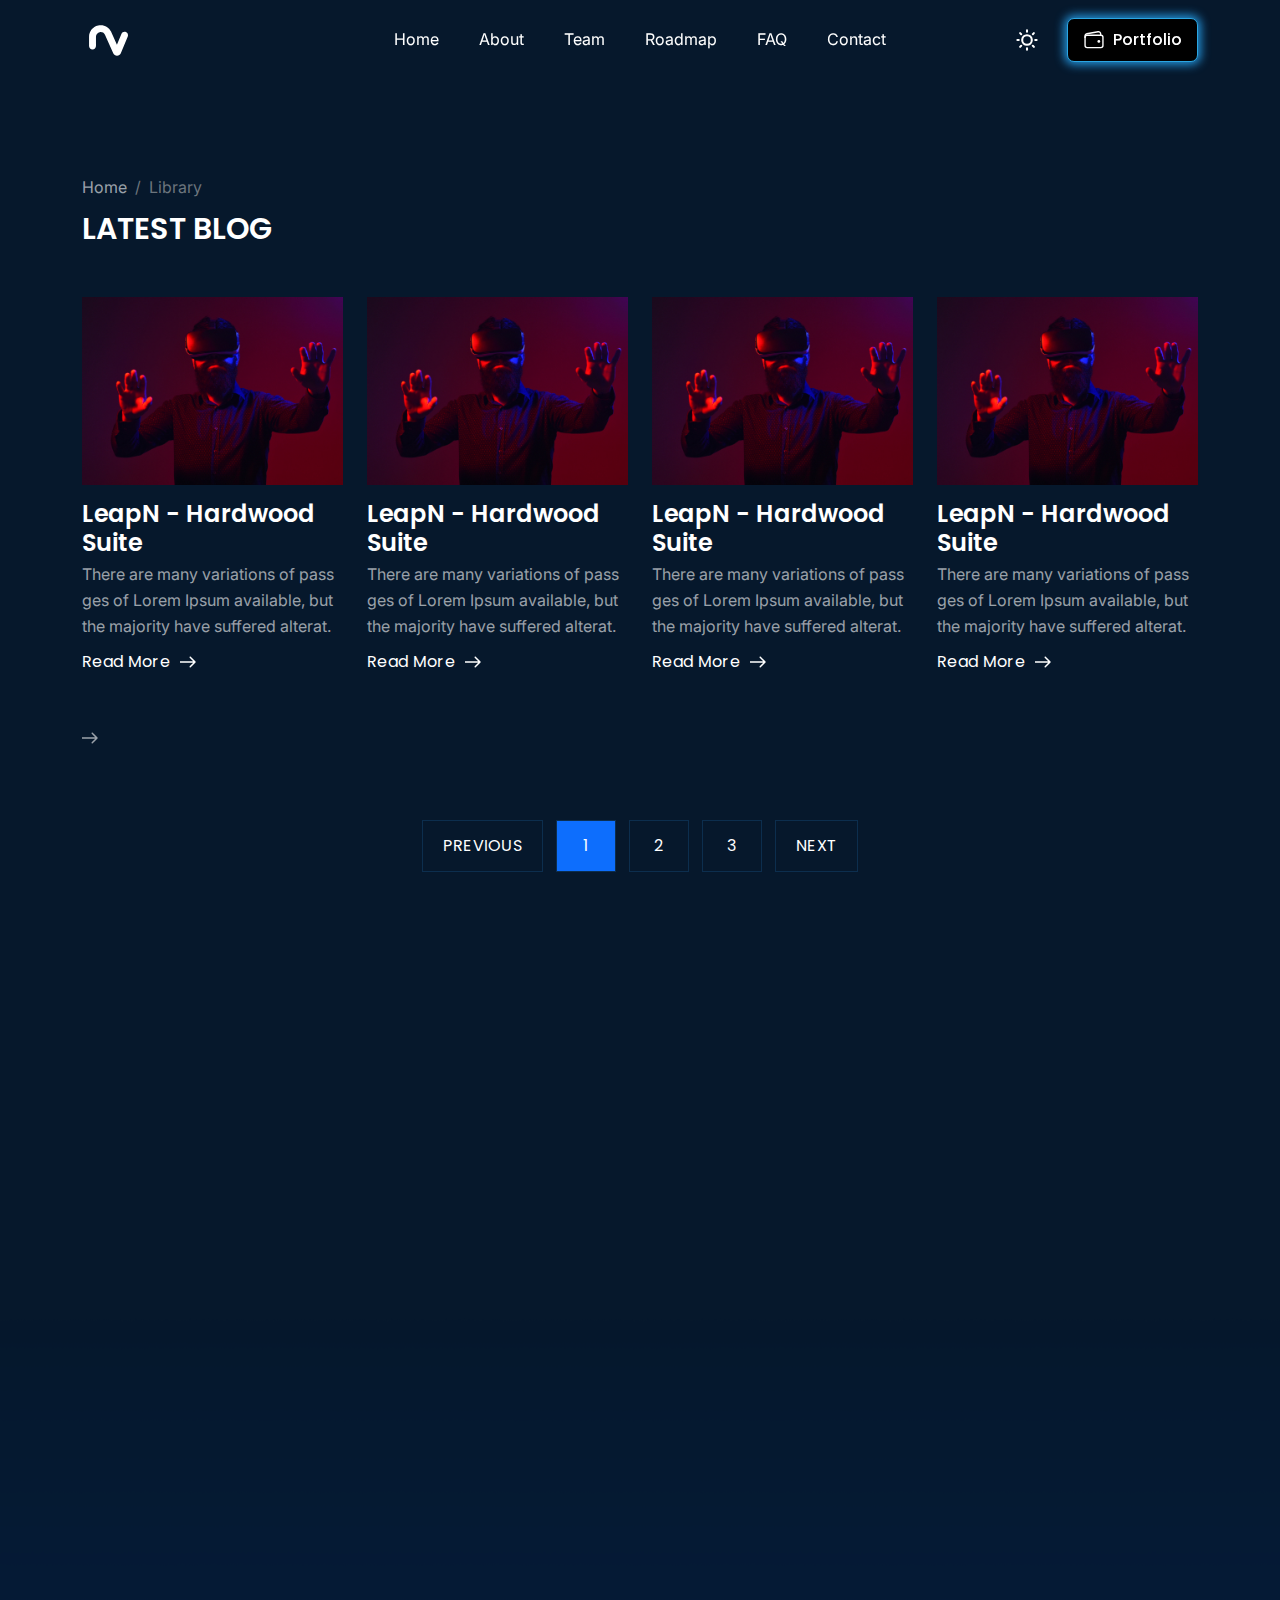
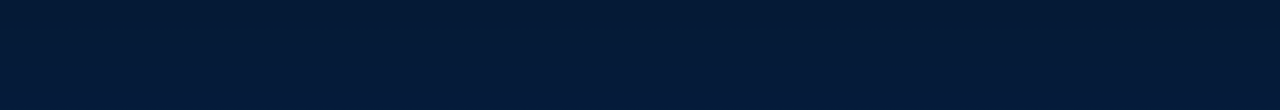
==== commit 77154b8e: "Asset Purge" ====
--- a/blog.html
+++ b/blog.html
@@ -243,7 +243,7 @@
       		</ul>
 		</section>
   		<div class="cs-height_100 cs-height_lg_70"></div>
-  		<div class="cs-footer_wrap" data-src="assets/img/footer_bg_1.png">
+  		<div class="cs-footer_wrap" data-src="assets/img/footer_bg.png">
     		<div class="container wow fadeIn" data-wow-duration="1s" data-wow-delay="0.2s">
       			<div class="cs-cta cs-style1 cs-accent_bg text-center">
         			<h2 class="cs-cta_title cs-white_color cs-font_64 cs-font_36_sm cs-m0">
